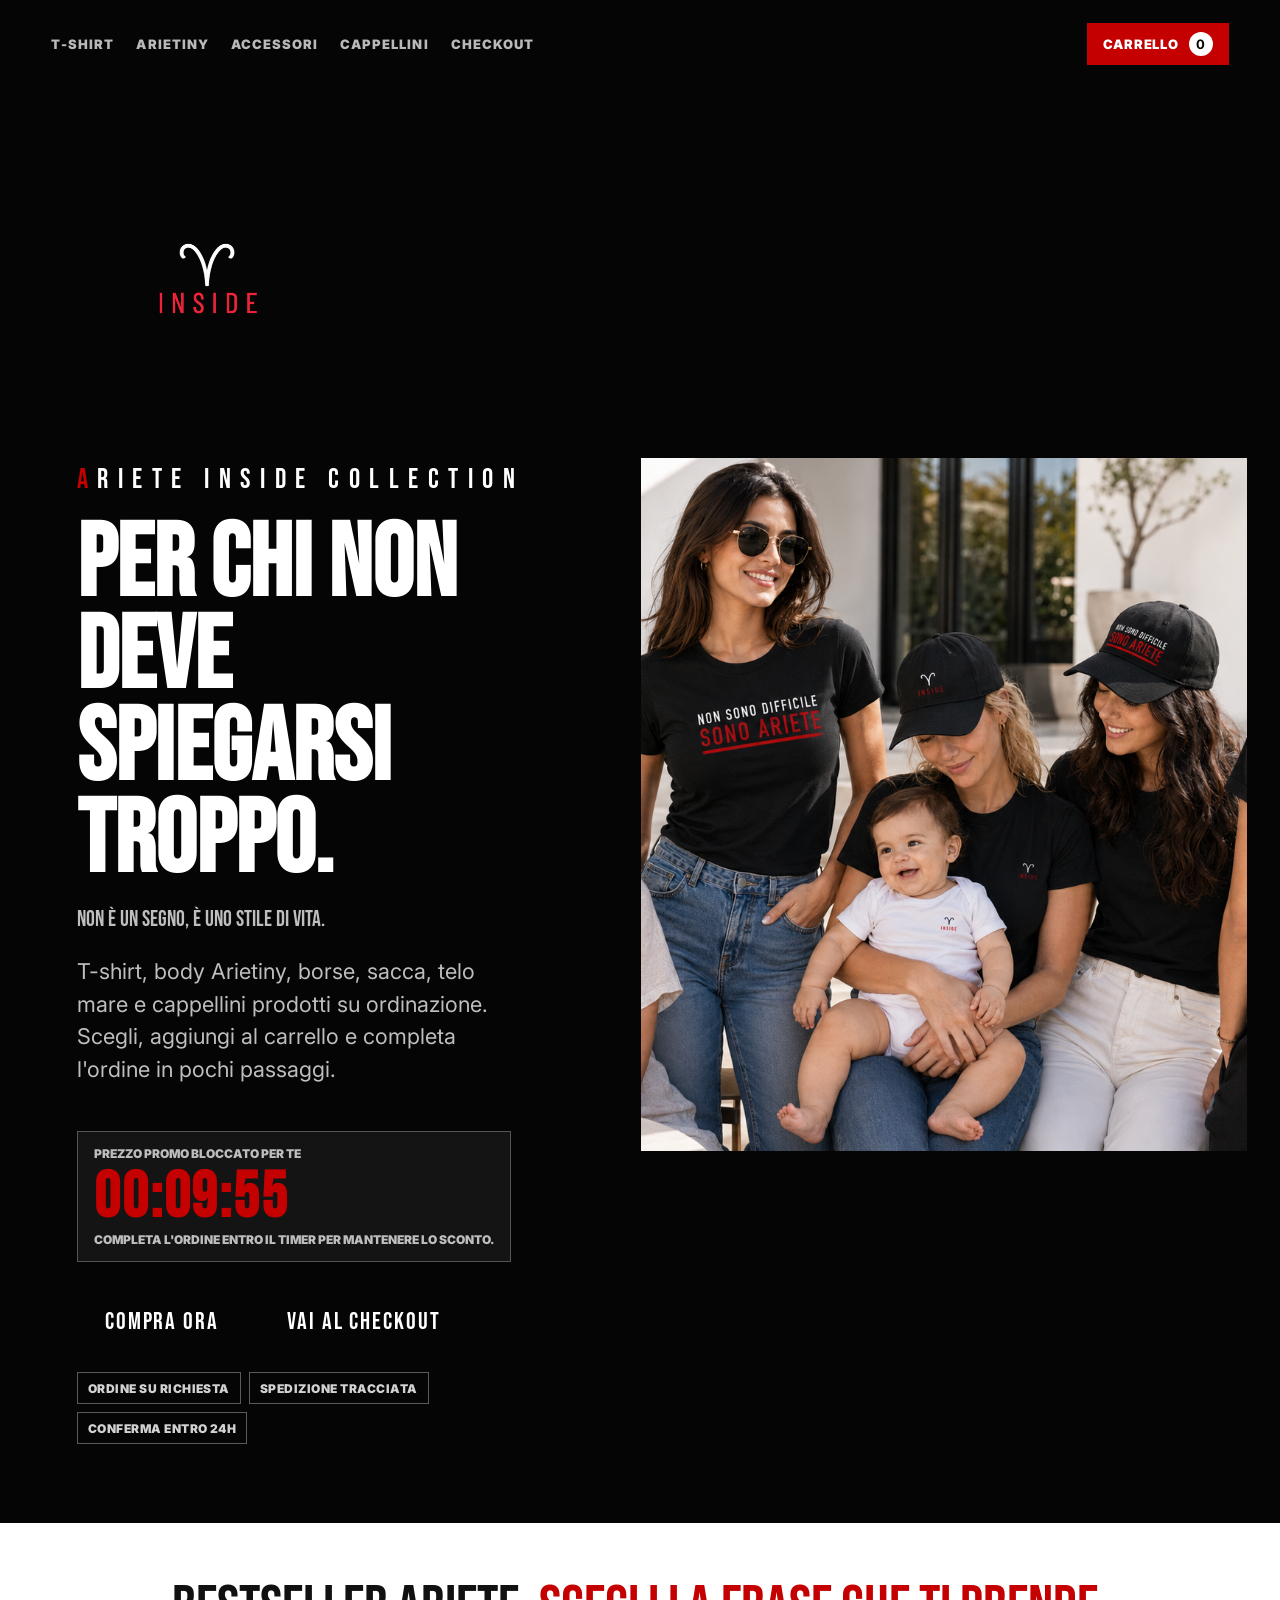
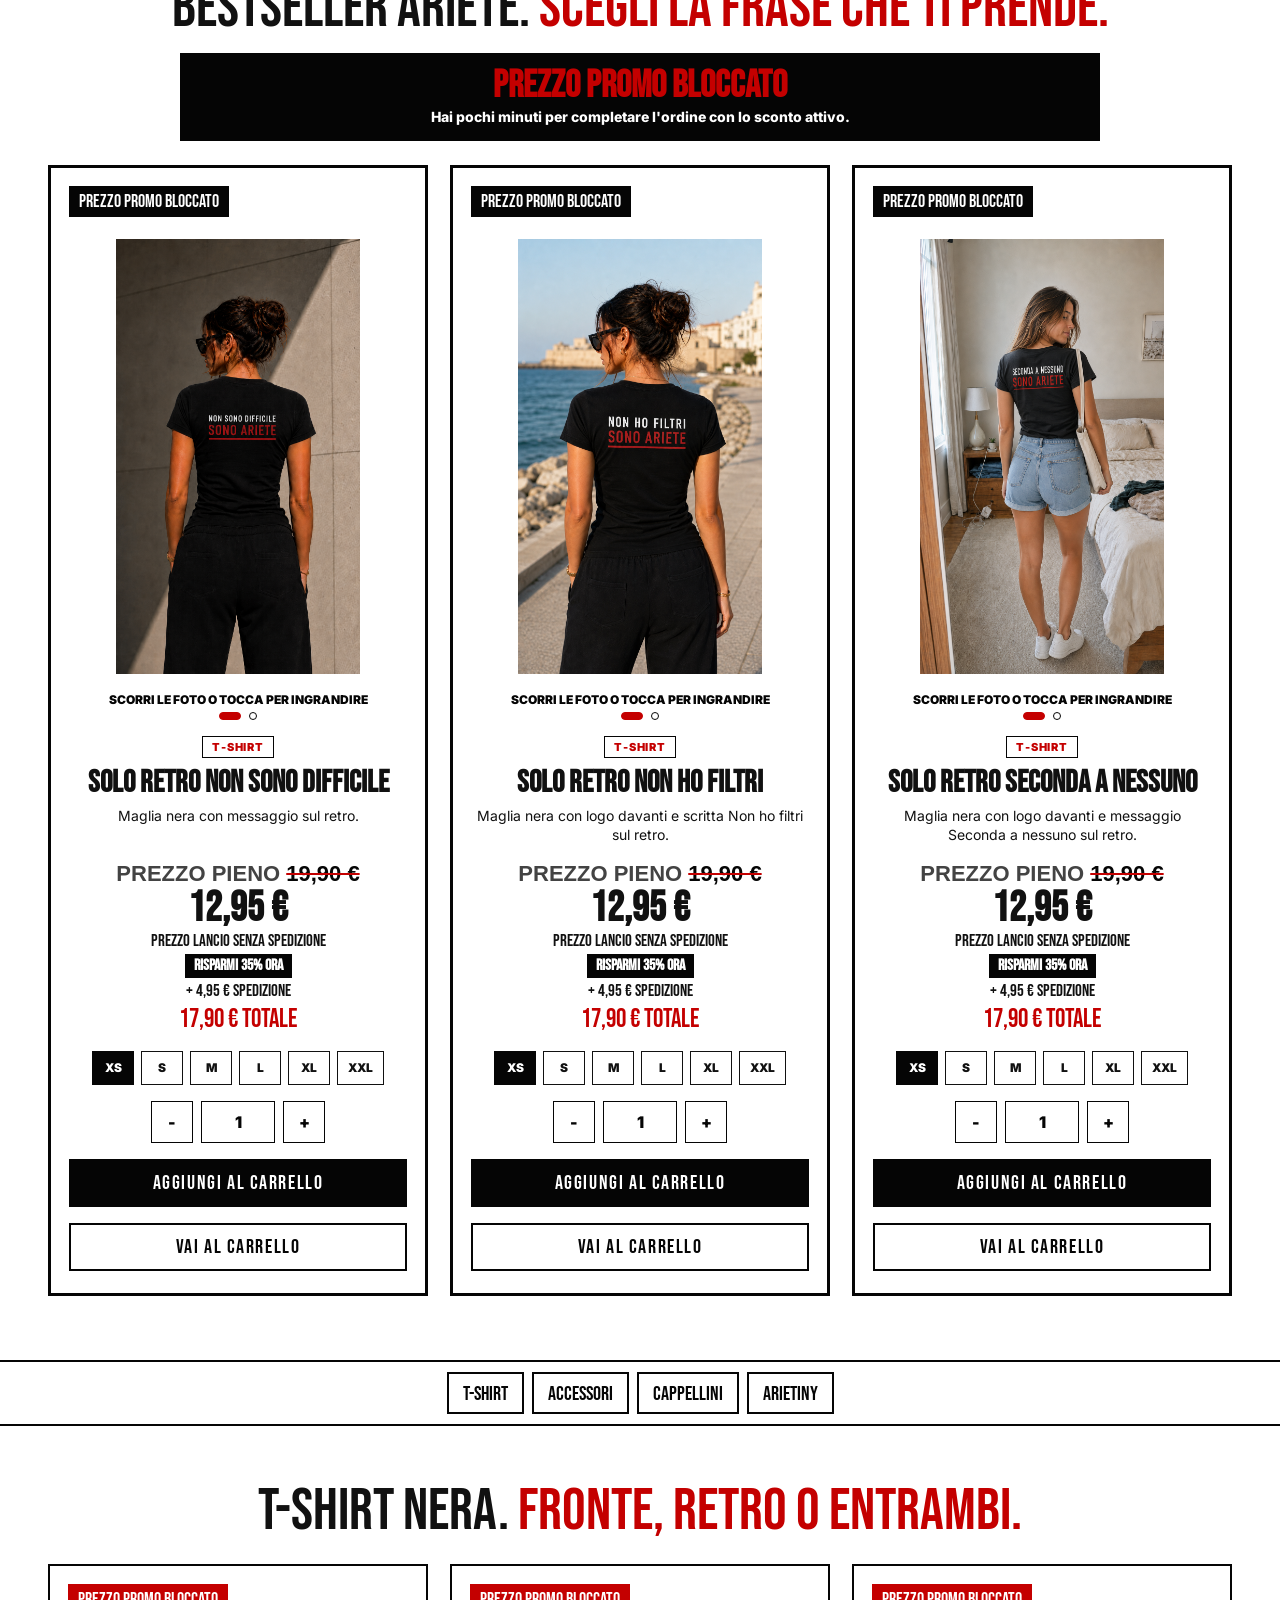
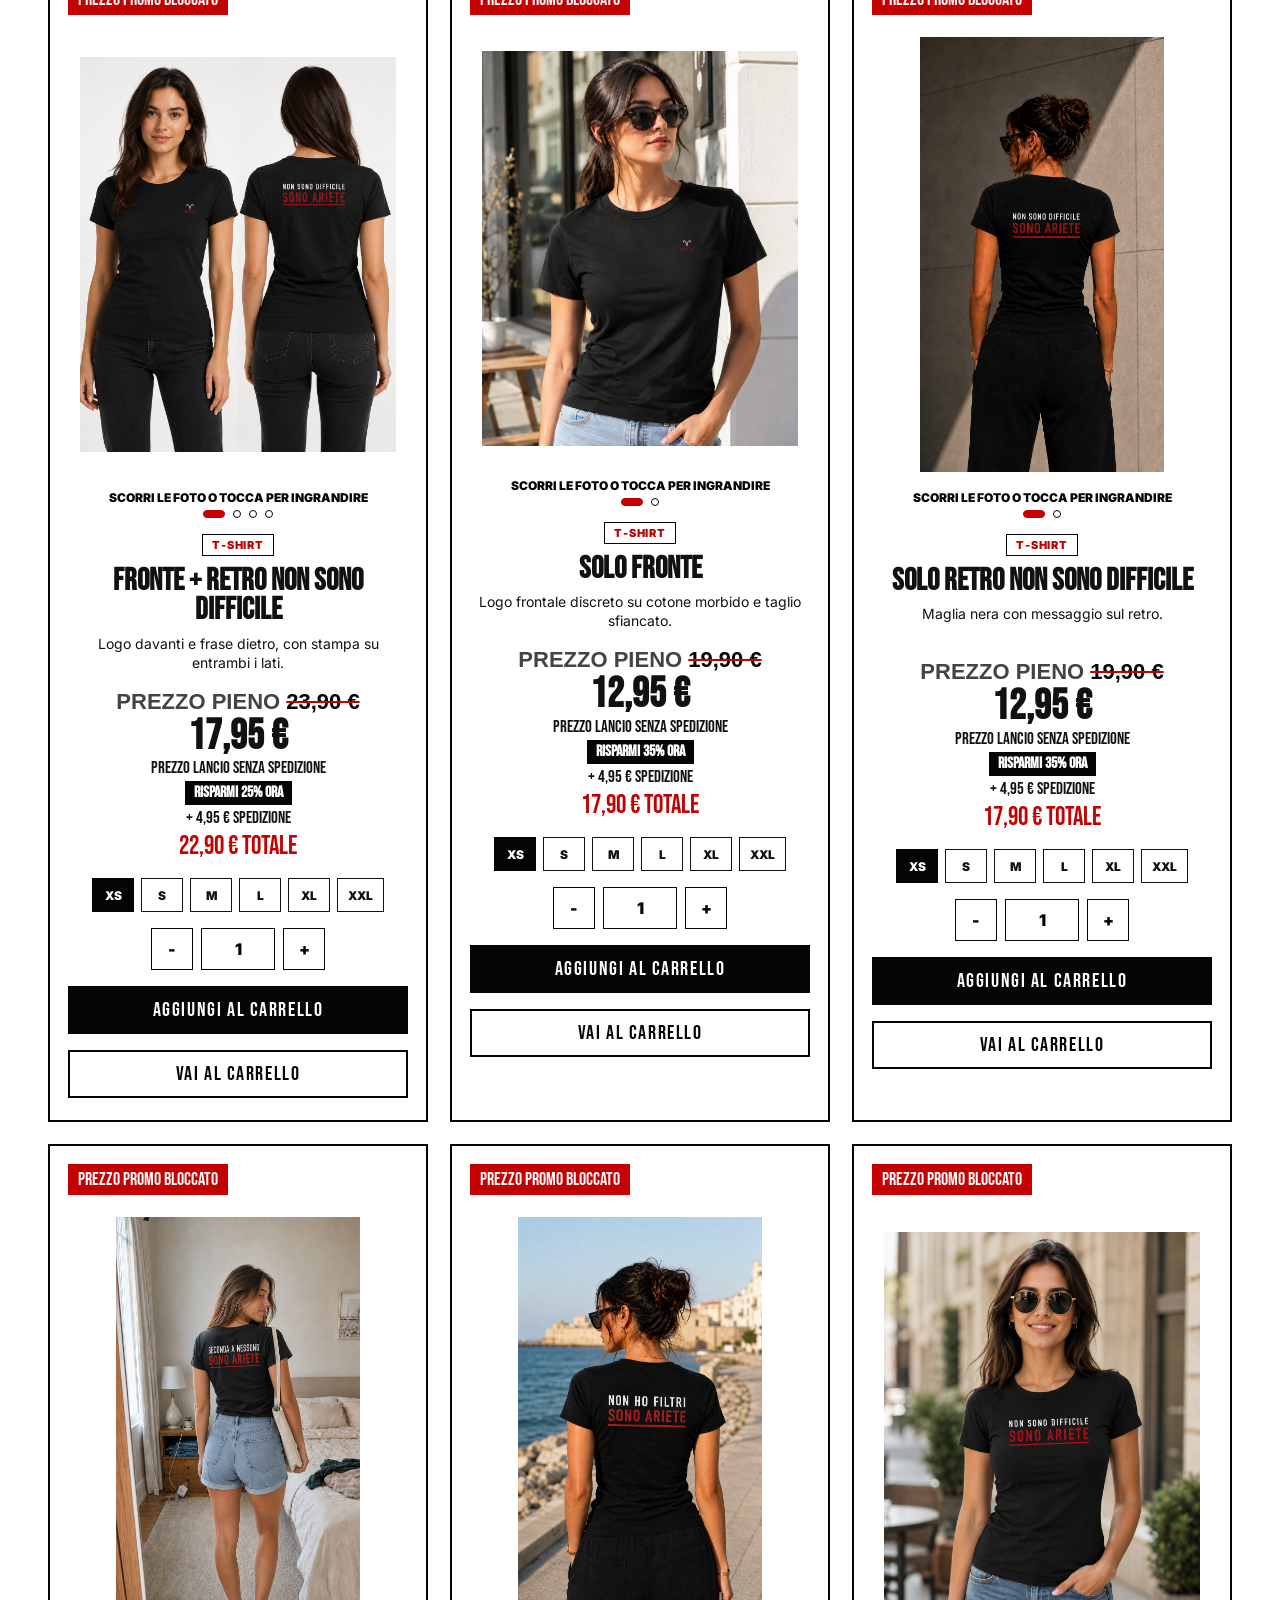
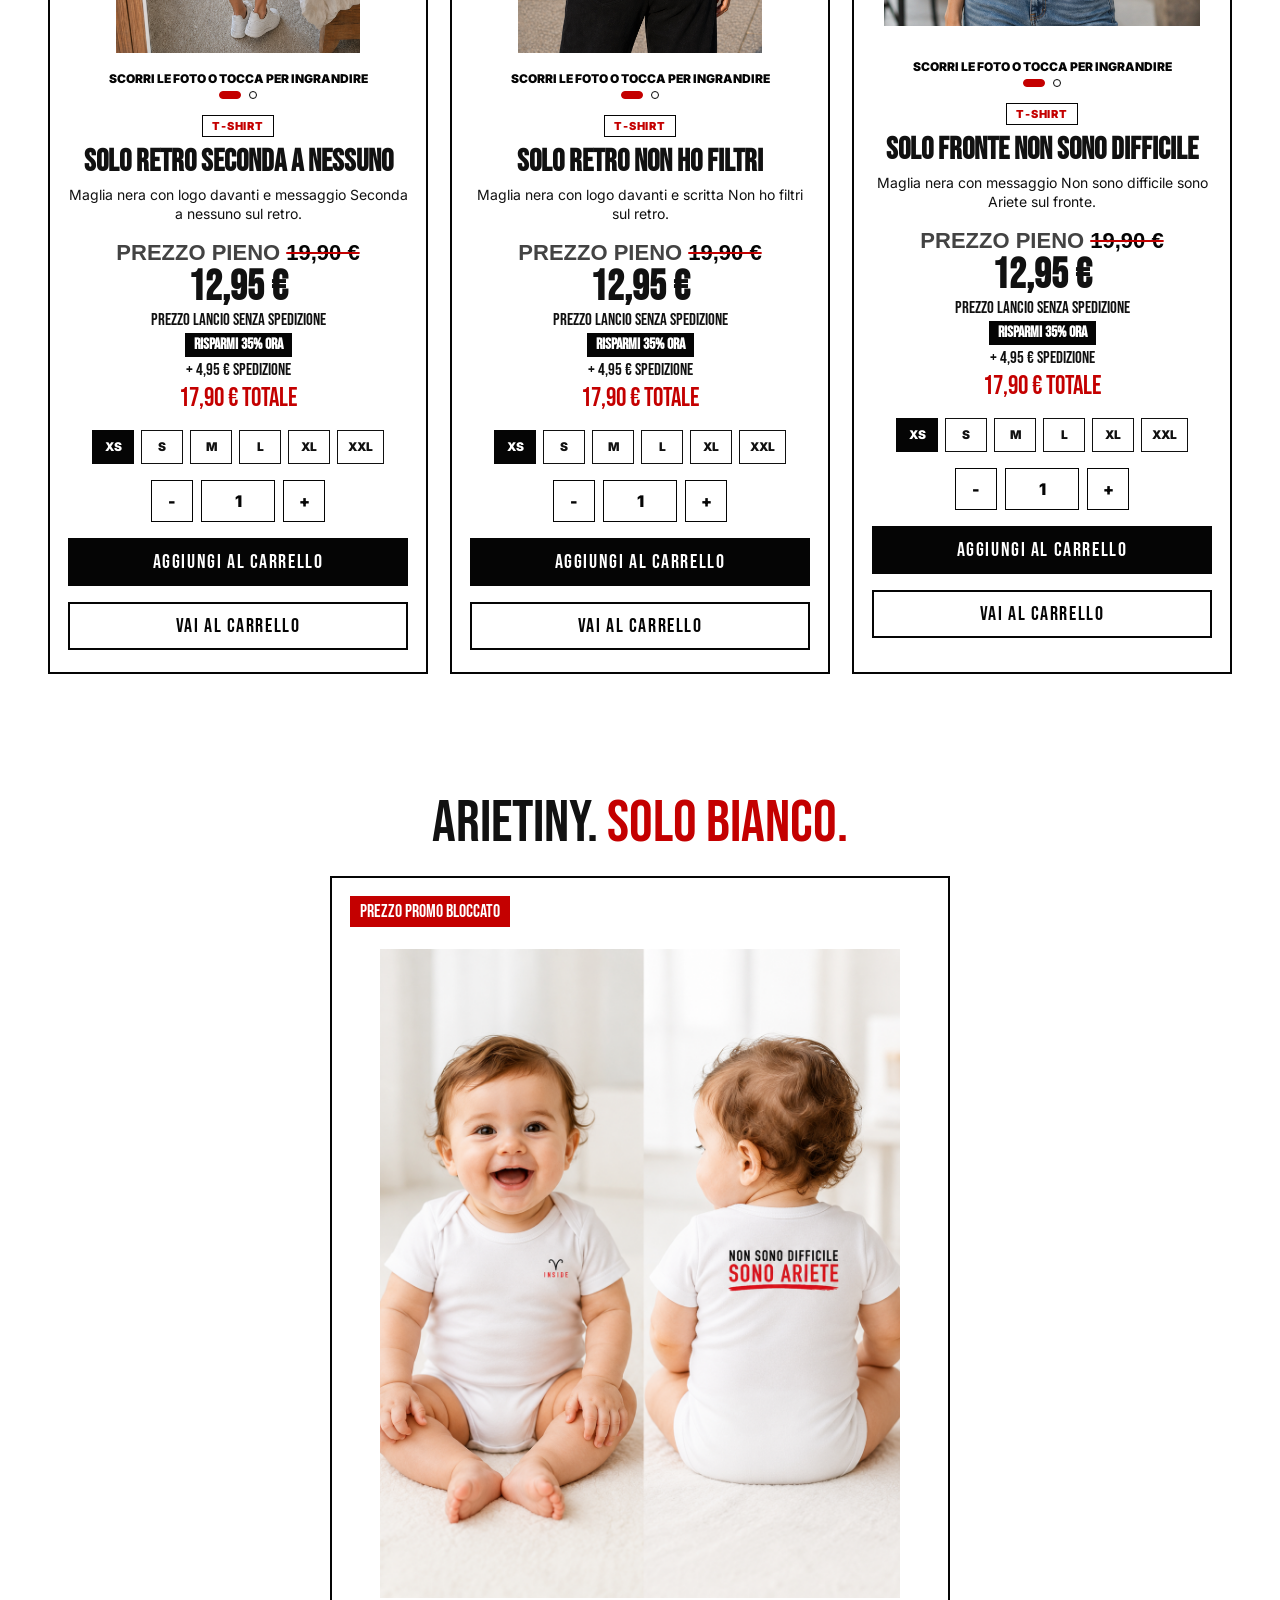
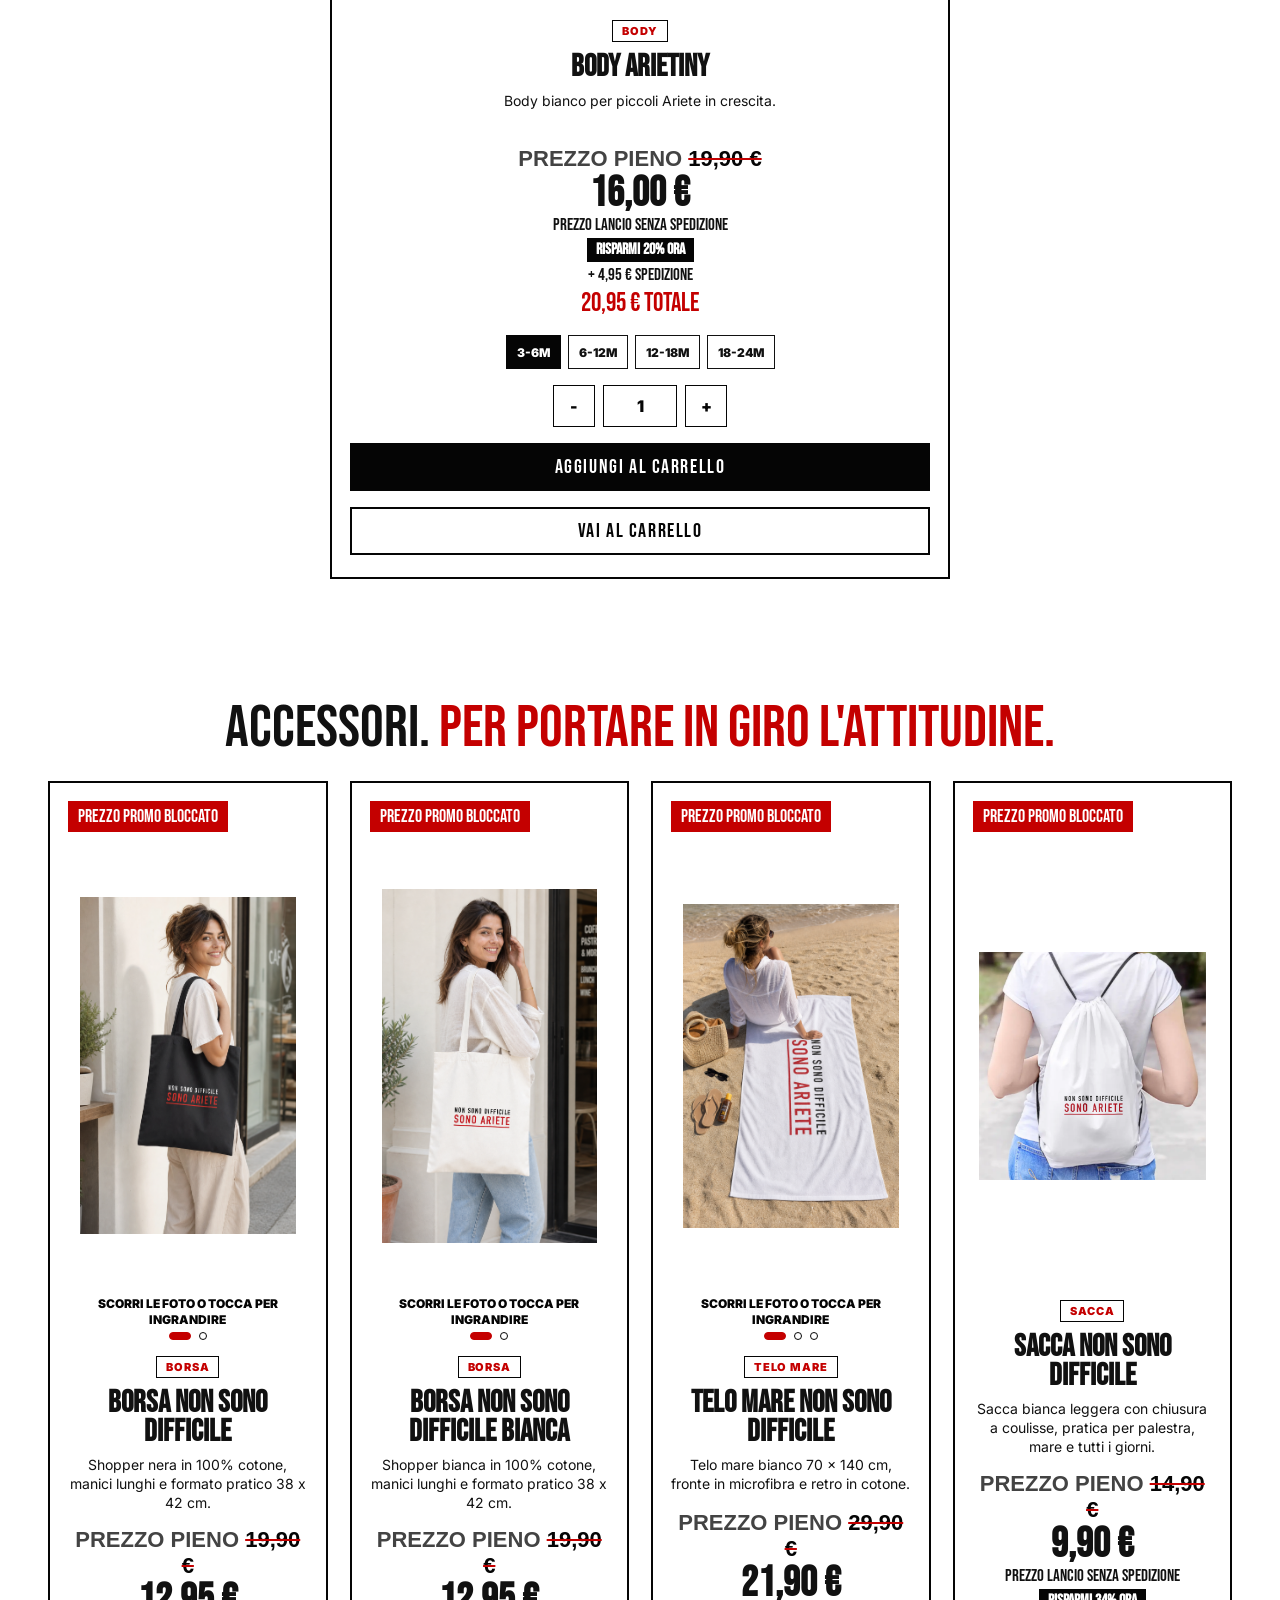
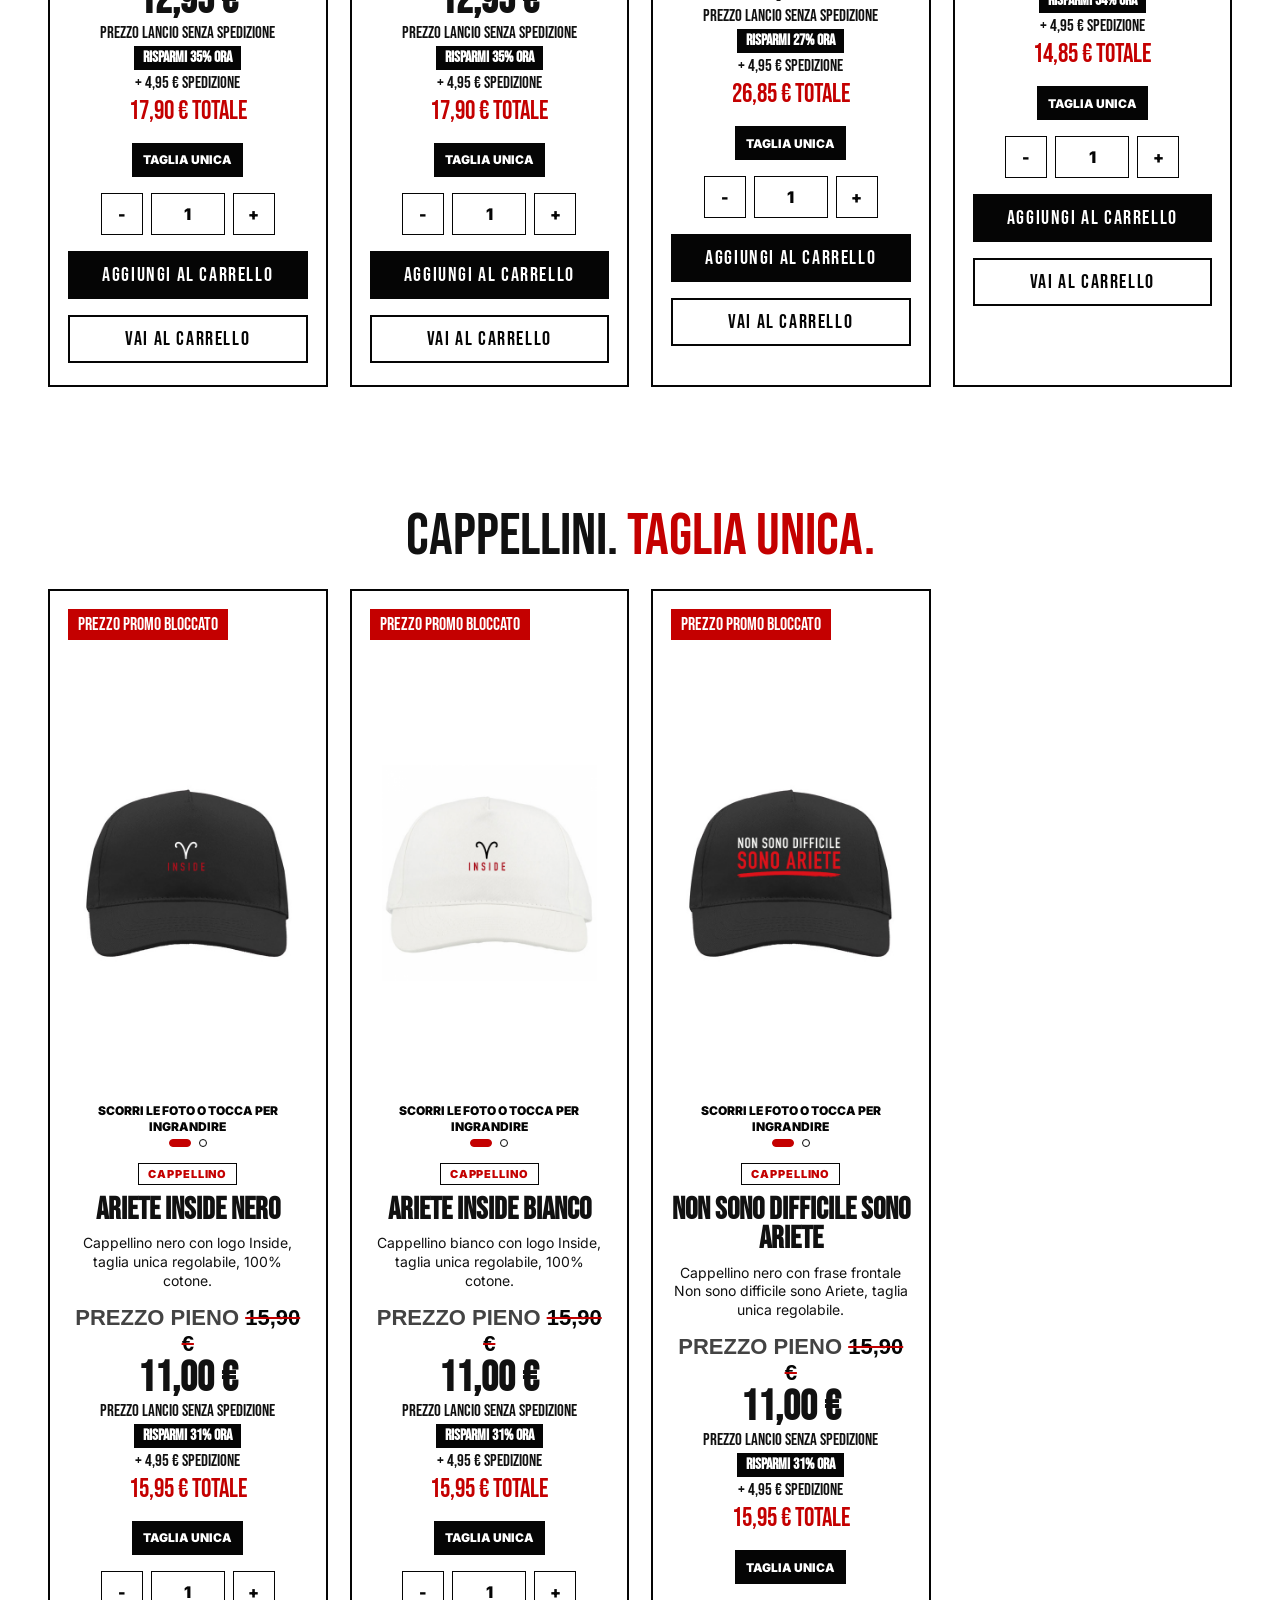
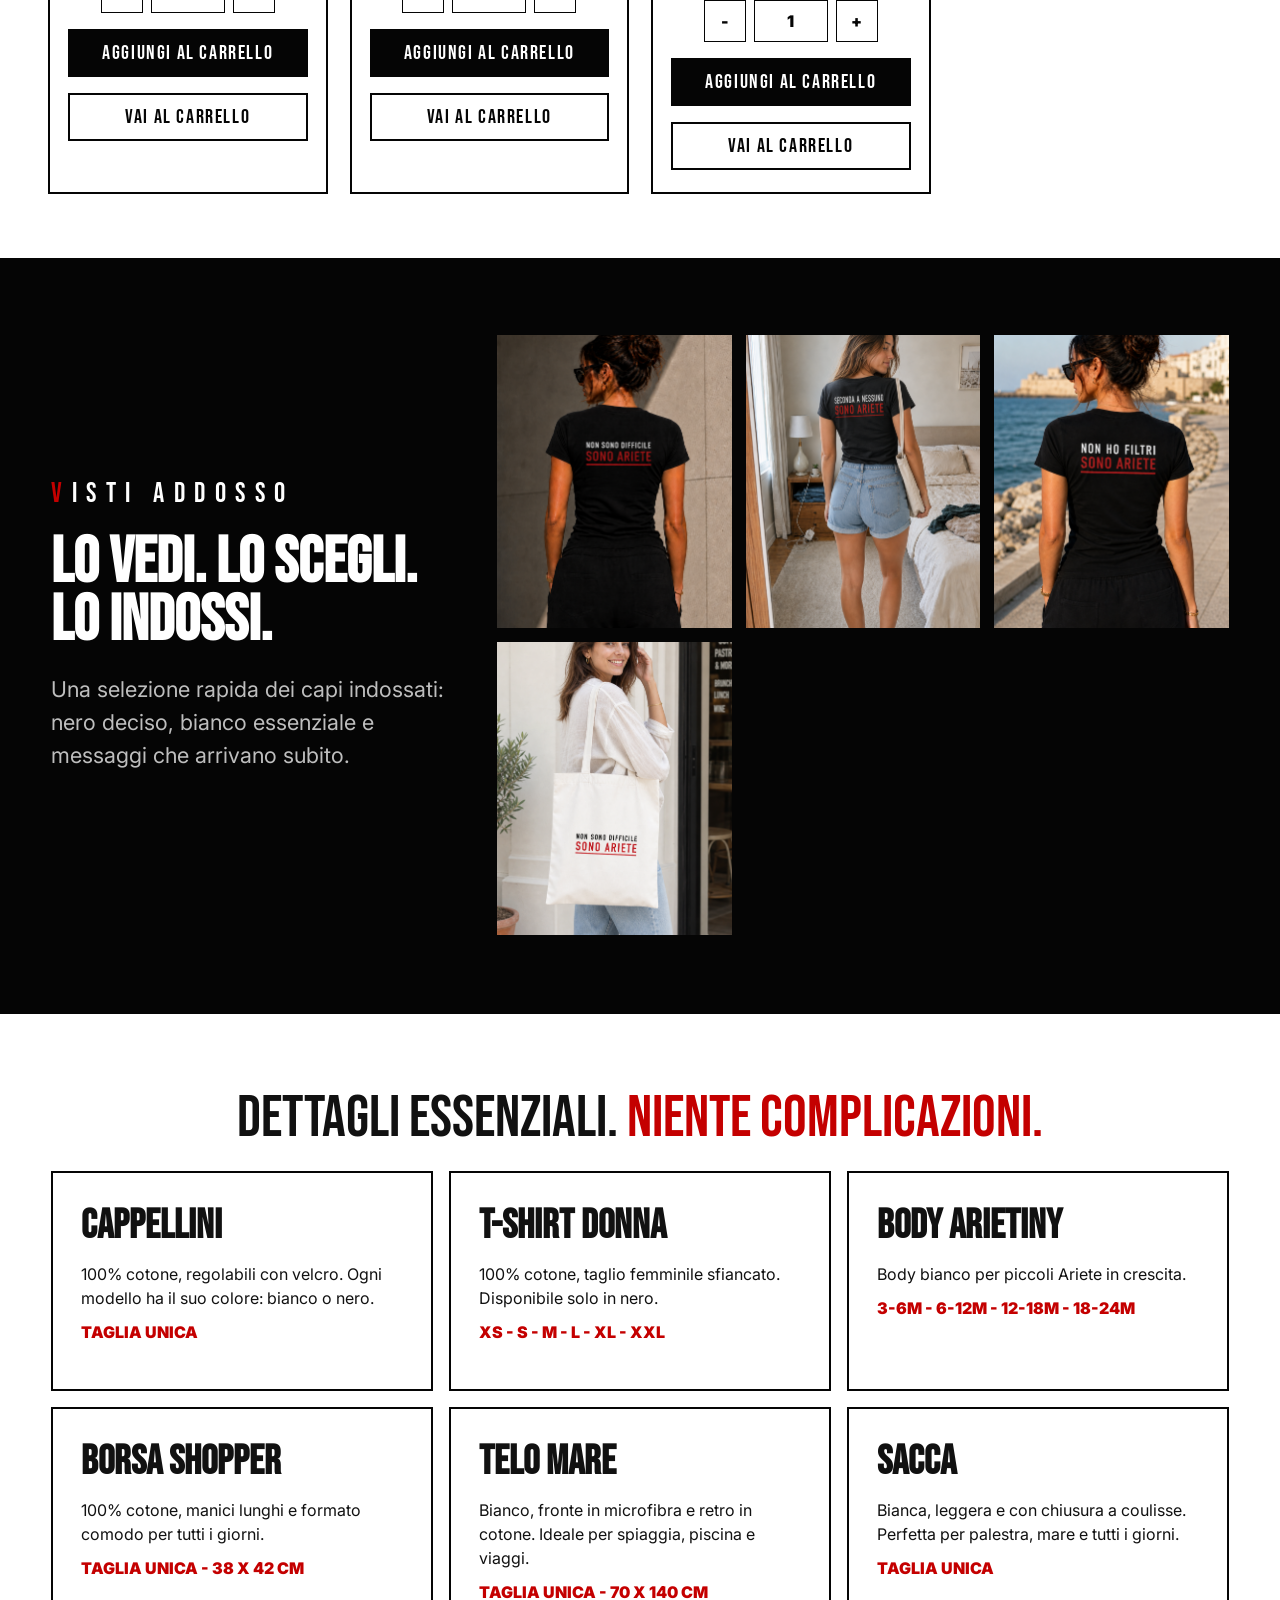
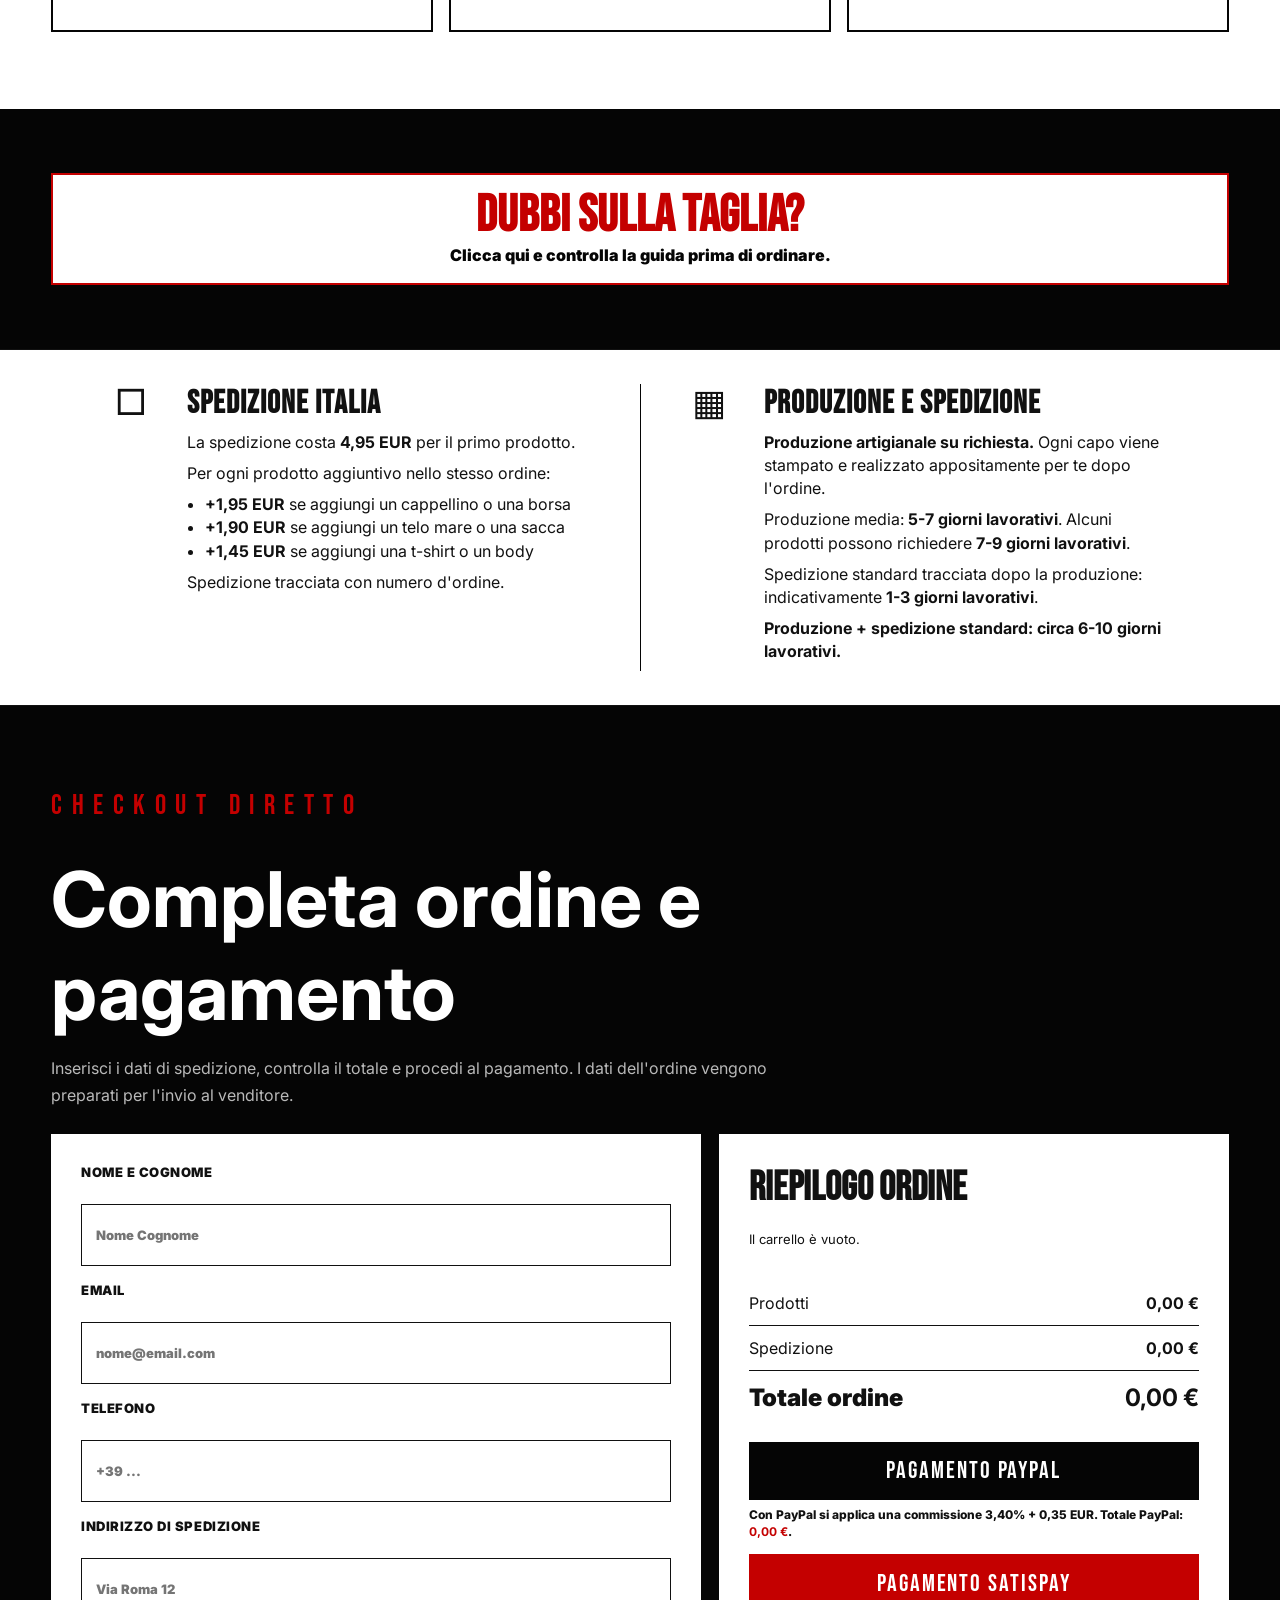
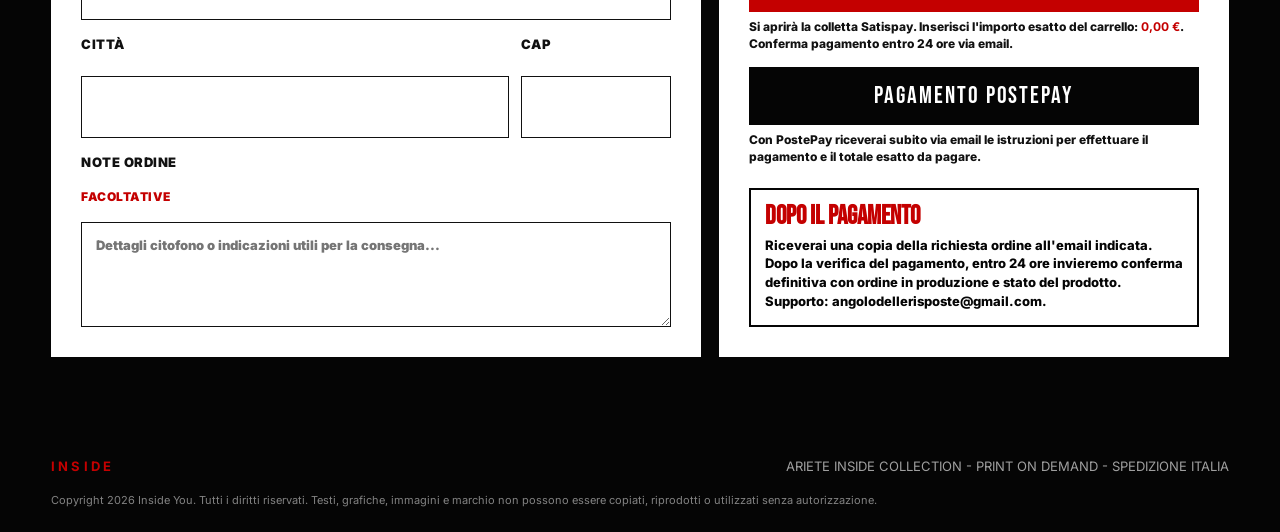
==== index.html @ 99be443c "Add files via upload" ====
<!doctype html>
<html lang="it">
  <head>
    <meta charset="utf-8" />
    <meta name="viewport" content="width=device-width, initial-scale=1" />
    <title>Ariete Inside Collection</title>
    <meta
      name="description"
      content="Ariete Inside Collection: t-shirt, body Arietiny, borse, sacca, telo mare e cappellini prodotti su ordinazione. Minimal, diretti, senza filtri."
    />
    <link rel="preconnect" href="https://fonts.googleapis.com" />
    <link rel="preconnect" href="https://fonts.gstatic.com" crossorigin />
    <link
      href="https://fonts.googleapis.com/css2?family=Bebas+Neue&family=Inter:wght@400;600;700;800;900&display=swap"
      rel="stylesheet"
    />
    <link rel="stylesheet" href="./styles.css?v=34" />
  </head>
  <body>
    <header class="topbar">
      <nav class="nav" aria-label="Navigazione">
        <a href="#tshirt">T-shirt</a>
        <a href="#mini-ariete">Arietiny</a>
        <a href="#borse">Accessori</a>
        <a href="#cappellini">Cappellini</a>
        <a href="#checkout">Checkout</a>
      </nav>
      <button class="cart-pill" type="button" data-open-cart>
        Carrello <strong data-cart-count>0</strong>
      </button>
    </header>

    <main id="top">
      <section class="social-hero">
        <div class="social-copy">
          <img class="hero-logo" src="./inside-logo-original.png" alt="Inside" />
          <p class="collection-label">Ariete Inside Collection</p>
          <h1>Per chi non deve spiegarsi troppo.</h1>
          <p class="hero-claim">Non &egrave; un segno, &egrave; uno stile di vita.</p>
          <p>
            T-shirt, body Arietiny, borse, sacca, telo mare e cappellini prodotti su ordinazione.
            Scegli, aggiungi al carrello e completa l'ordine in pochi passaggi.
          </p>
          <div class="countdown-card" data-countdown-card>
            <span>Prezzo promo bloccato per te</span>
            <strong data-countdown>--:--:--</strong>
            <small data-countdown-label>Completa l'ordine entro il timer per mantenere lo sconto.</small>
          </div>
          <div class="hero-actions">
            <a class="cta" href="#tshirt">Compra ora</a>
            <a class="cta cta-light" href="#checkout">Vai al checkout</a>
          </div>
          <div class="trust-strip" aria-label="Informazioni rapide">
            <span>Ordine su richiesta</span>
            <span>Spedizione tracciata</span>
            <span>Conferma entro 24h</span>
          </div>
        </div>
        <div class="hero-stack hero-feature" aria-label="Foto prodotti Ariete Inside">
          <img src="./hero-ariete-collection.png" alt="Collezione Ariete Inside indossata" />
        </div>
      </section>

      <section class="collection bestseller-section" id="bestseller">
        <div class="section-title">
          <p>Bestseller Ariete. <span>Scegli la frase che ti prende.</span></p>
        </div>
        <div class="urgency-strip">
          <strong>Prezzo promo bloccato</strong>
          <span>Hai pochi minuti per completare l'ordine con lo sconto attivo.</span>
        </div>
        <div class="product-grid bestseller-grid" data-product-grid="bestsellers" aria-live="polite"></div>
      </section>

      <nav class="category-rail" aria-label="Categorie prodotto">
        <a href="#tshirt">T-shirt</a>
        <a href="#borse">Accessori</a>
        <a href="#cappellini">Cappellini</a>
        <a href="#mini-ariete">Arietiny</a>
      </nav>

      <section class="collection" id="tshirt">
        <div class="section-title">
          <p>T-shirt nera. <span>Fronte, retro o entrambi.</span></p>
        </div>
        <div class="product-grid tee-grid" data-product-grid="tees" aria-live="polite"></div>
      </section>

      <section class="collection baby-collection" id="mini-ariete">
        <div class="section-title">
          <p>Arietiny. <span>Solo bianco.</span></p>
        </div>
        <div class="product-grid baby-grid" data-product-grid="baby" aria-live="polite"></div>
      </section>

      <section class="collection" id="borse">
        <div class="section-title">
          <p>Accessori. <span>Per portare in giro l'attitudine.</span></p>
        </div>
        <div class="product-grid" data-product-grid="bags" aria-live="polite"></div>
      </section>

      <section class="collection" id="cappellini">
        <div class="section-title">
          <p>Cappellini. <span>Taglia unica.</span></p>
        </div>
        <div class="product-grid" data-product-grid="caps" aria-live="polite"></div>
      </section>

      <section class="lookbook lookbook-dark" aria-label="Prodotti indossati">
        <div class="lookbook-copy">
          <p class="collection-label">Visti addosso</p>
          <h2>Lo vedi. Lo scegli. Lo indossi.</h2>
          <p>
            Una selezione rapida dei capi indossati: nero deciso, bianco essenziale
            e messaggi che arrivano subito.
          </p>
        </div>
        <div class="lookbook-grid">
          <img src="./tee-retro-lifestyle-real.png" alt="T-shirt nera retro Sono Ariete indossata" />
          <img src="./tee-seconda-retro-lifestyle.png" alt="T-shirt nera retro Seconda a nessuno Sono Ariete indossata" />
          <img src="./tee-non-ho-filtri-retro-lifestyle.png" alt="T-shirt nera retro Non ho filtri Sono Ariete indossata" />
          <img src="./borsa-bianca-lifestyle.png" alt="Borsa bianca Non sono difficile sono Ariete indossata" />
        </div>
      </section>

      <section class="essentials" aria-label="Dettagli essenziali prodotti">
        <div class="section-title">
          <p>Dettagli essenziali. <span>Niente complicazioni.</span></p>
        </div>
        <div class="essentials-grid">
          <article>
            <h3>Cappellini</h3>
            <p>100% cotone, regolabili con velcro. Ogni modello ha il suo colore: bianco o nero.</p>
            <strong>Taglia unica</strong>
          </article>
          <article>
            <h3>T-shirt donna</h3>
            <p>100% cotone, taglio femminile sfiancato. Disponibile solo in nero.</p>
            <strong>XS - S - M - L - XL - XXL</strong>
          </article>
          <article>
            <h3>Body Arietiny</h3>
            <p>Body bianco per piccoli Ariete in crescita.</p>
            <strong>3-6M - 6-12M - 12-18M - 18-24M</strong>
          </article>
          <article>
            <h3>Borsa shopper</h3>
            <p>100% cotone, manici lunghi e formato comodo per tutti i giorni.</p>
            <strong>Taglia unica - 38 x 42 cm</strong>
          </article>
          <article>
            <h3>Telo mare</h3>
            <p>Bianco, fronte in microfibra e retro in cotone. Ideale per spiaggia, piscina e viaggi.</p>
            <strong>Taglia unica - 70 x 140 cm</strong>
          </article>
          <article>
            <h3>Sacca</h3>
            <p>Bianca, leggera e con chiusura a coulisse. Perfetta per palestra, mare e tutti i giorni.</p>
            <strong>Taglia unica</strong>
          </article>
        </div>
      </section>

      <section class="size-guide-section" aria-label="Guida alle taglie">
        <details class="size-guide-disclosure">
          <summary>
            <strong>Dubbi sulla taglia?</strong>
            <span>Clicca qui e controlla la guida prima di ordinare.</span>
          </summary>
          <div class="section-title">
            <p>Guida taglie. <span>Scegli senza stress.</span></p>
          </div>
          <div class="size-guide-grid">
          <article class="size-guide">
            <h3>T-shirt donna</h3>
            <p>Vestibilit&agrave; femminile sfiancata. Misure prese a capo steso, con tolleranza +/- 5%.</p>
            <div class="measure-visual" aria-label="Schema misure t-shirt">
              <figure class="measure-figure">
                <svg class="measure-svg" viewBox="0 0 260 220" role="img" aria-label="Disegno t-shirt con misura B da ascella ad ascella e misura A dal collo al fondo">
                  <path class="measure-garment" d="M78 28 L106 18 Q130 42 154 18 L182 28 L238 73 L207 112 L184 95 L184 194 L76 194 L76 95 L53 112 L22 73 Z" />
                  <path class="measure-neck" d="M103 21 Q130 53 157 21" />
                  <line class="measure-rule" x1="76" y1="103" x2="184" y2="103" />
                  <line class="measure-tick" x1="76" y1="94" x2="76" y2="112" />
                  <line class="measure-tick" x1="184" y1="94" x2="184" y2="112" />
                  <line class="measure-rule" x1="205" y1="20" x2="205" y2="194" />
                  <line class="measure-tick" x1="196" y1="20" x2="214" y2="20" />
                  <line class="measure-tick" x1="196" y1="194" x2="214" y2="194" />
                  <circle class="measure-label-bg" cx="130" cy="92" r="15" />
                  <text class="measure-label" x="130" y="98">B</text>
                  <circle class="measure-label-bg" cx="218" cy="114" r="15" />
                  <text class="measure-label" x="218" y="120">A</text>
                </svg>
              </figure>
              <p><strong>B</strong> mezzo torace, da ascella ad ascella. <strong>A</strong> lunghezza corpo, dal collo al fondo.</p>
            </div>
            <table>
              <thead>
                <tr>
                  <th>Taglia</th>
                  <th>B - Mezzo torace</th>
                  <th>A - Lunghezza corpo</th>
                </tr>
              </thead>
              <tbody>
                <tr><td>XS</td><td>34 cm</td><td>60 cm</td></tr>
                <tr><td>S</td><td>41 cm</td><td>61 cm</td></tr>
                <tr><td>M</td><td>44 cm</td><td>63 cm</td></tr>
                <tr><td>L</td><td>47 cm</td><td>65 cm</td></tr>
                <tr><td>XL</td><td>50 cm</td><td>67 cm</td></tr>
                <tr><td>XXL</td><td>53 cm</td><td>69 cm</td></tr>
              </tbody>
            </table>
          </article>
          <article class="size-guide">
            <h3>Body Arietiny</h3>
            <p>Body bianco per piccoli Ariete in crescita. Misure prese a capo steso, con tolleranza +/- 5%.</p>
            <div class="measure-visual" aria-label="Schema misure body">
              <figure class="measure-figure">
                <svg class="measure-svg body-measure-svg" viewBox="0 0 260 260" role="img" aria-label="Disegno body con misura B da ascella ad ascella e misura A dal collo al fondo">
                  <path class="measure-garment" d="M83 30 L109 20 Q130 48 151 20 L177 30 L228 72 L198 110 L178 94 L178 171 Q178 210 151 234 Q141 244 130 244 Q119 244 109 234 Q82 210 82 171 L82 94 L62 110 L32 72 Z" />
                  <path class="measure-neck" d="M106 24 Q130 55 154 24" />
                  <path class="measure-seam" d="M105 224 Q130 202 155 224" />
                  <line class="measure-rule" x1="82" y1="107" x2="178" y2="107" />
                  <line class="measure-tick" x1="82" y1="98" x2="82" y2="116" />
                  <line class="measure-tick" x1="178" y1="98" x2="178" y2="116" />
                  <line class="measure-rule" x1="205" y1="22" x2="205" y2="244" />
                  <line class="measure-tick" x1="196" y1="22" x2="214" y2="22" />
                  <line class="measure-tick" x1="196" y1="244" x2="214" y2="244" />
                  <circle class="measure-label-bg" cx="130" cy="96" r="15" />
                  <text class="measure-label" x="130" y="102">B</text>
                  <circle class="measure-label-bg" cx="218" cy="134" r="15" />
                  <text class="measure-label" x="218" y="140">A</text>
                </svg>
              </figure>
              <p><strong>B</strong> mezzo torace, da ascella ad ascella. <strong>A</strong> lunghezza corpo, dal collo al fondo.</p>
            </div>
            <table>
              <thead>
                <tr>
                  <th>Taglia</th>
                  <th>B - Mezzo torace</th>
                  <th>A - Lunghezza corpo</th>
                </tr>
              </thead>
              <tbody>
                <tr><td>3-6M</td><td>21 cm</td><td>40 cm</td></tr>
                <tr><td>6-12M</td><td>22 cm</td><td>42 cm</td></tr>
                <tr><td>12-18M</td><td>23 cm</td><td>44 cm</td></tr>
                <tr><td>18-24M</td><td>24 cm</td><td>46 cm</td></tr>
              </tbody>
            </table>
          </article>
          <article class="size-guide size-guide-compact">
            <h3>Cappellini</h3>
            <p>Taglia unica regolabile con velcro. Modelli disponibili in bianco o nero, in base alla grafica scelta.</p>
          </article>
          </div>
        </details>
      </section>

      <section class="info-band" aria-label="Informazioni spedizione">
        <article>
          <span class="info-icon" aria-hidden="true">&#9633;</span>
          <div>
            <h3>Spedizione Italia</h3>
            <p>La spedizione costa <strong>4,95 EUR</strong> per il primo prodotto.</p>
            <p>Per ogni prodotto aggiuntivo nello stesso ordine:</p>
            <ul>
              <li><strong>+1,95 EUR</strong> se aggiungi un cappellino o una borsa</li>
              <li><strong>+1,90 EUR</strong> se aggiungi un telo mare o una sacca</li>
              <li><strong>+1,45 EUR</strong> se aggiungi una t-shirt o un body</li>
            </ul>
            <p>Spedizione tracciata con numero d'ordine.</p>
          </div>
        </article>
        <article>
          <span class="info-icon" aria-hidden="true">&#9638;</span>
          <div>
            <h3>Produzione e spedizione</h3>
            <p><strong>Produzione artigianale su richiesta.</strong> Ogni capo viene stampato e realizzato appositamente per te dopo l'ordine.</p>
            <p>Produzione media: <strong>5-7 giorni lavorativi</strong>. Alcuni prodotti possono richiedere <strong>7-9 giorni lavorativi</strong>.</p>
            <p>Spedizione standard tracciata dopo la produzione: indicativamente <strong>1-3 giorni lavorativi</strong>.</p>
            <p><strong>Produzione + spedizione standard: circa 6-10 giorni lavorativi.</strong></p>
          </div>
        </article>
      </section>

      <section class="checkout-panel" id="checkout">
        <div class="checkout-heading">
          <p class="collection-label">Checkout diretto</p>
          <h2>Completa ordine e pagamento</h2>
          <p>
            Inserisci i dati di spedizione, controlla il totale e procedi al pagamento.
            I dati dell'ordine vengono preparati per l'invio al venditore.
          </p>
        </div>

        <div class="checkout-layout">
          <form class="checkout-form" data-checkout-form>
            <label>
              Nome e cognome
              <input required name="name" autocomplete="name" minlength="3" placeholder="Nome Cognome" />
            </label>
            <label>
              Email
              <input required type="email" name="email" autocomplete="email" placeholder="nome@email.com" />
            </label>
            <label>
              Telefono
              <input
                required
                type="tel"
                name="phone"
                autocomplete="tel"
                inputmode="tel"
                minlength="8"
                pattern="[0-9+() .-]{8,}"
                placeholder="+39 ..."
                title="Inserisci un numero di telefono valido per il corriere."
              />
            </label>
            <label>
              Indirizzo di spedizione
              <input
                required
                name="address"
                autocomplete="street-address"
                minlength="8"
                placeholder="Via Roma 12"
                title="Inserisci tipo di strada, nome e civico. Esempio: Via Roma 12 oppure Località San Marco snc."
              />
            </label>
            <div class="form-row">
              <label>
                Citt&agrave;
                <input required name="city" autocomplete="address-level2" minlength="2" />
              </label>
              <label>
                CAP
                <input
                  required
                  name="zip"
                  autocomplete="postal-code"
                  inputmode="numeric"
                  pattern="[0-9]{5}"
                  maxlength="5"
                  title="Inserisci un CAP italiano di 5 cifre."
                />
              </label>
            </div>
            <label>
              Note ordine <span class="optional-label">facoltative</span>
              <textarea name="notes" rows="4" placeholder="Dettagli citofono o indicazioni utili per la consegna..."></textarea>
            </label>
          </form>

          <aside class="order-summary" aria-label="Riepilogo ordine">
            <h3>Riepilogo ordine</h3>
            <div class="cart-lines" data-cart-lines>
              <p class="empty-cart">Il carrello &egrave; vuoto.</p>
            </div>
            <div class="summary-row">
              <span>Prodotti</span>
              <strong data-subtotal>0,00 EUR</strong>
            </div>
            <div class="summary-row">
              <span>Spedizione</span>
              <strong data-shipping>0,00 EUR</strong>
            </div>
            <div class="summary-total">
              <span>Totale ordine</span>
              <strong data-total>0,00 EUR</strong>
            </div>
            <div class="payment-actions">
              <button class="pay-button paypal" type="button" data-paypal>Pagamento PayPal</button>
              <p class="payment-note">
                Con PayPal si applica una commissione 3,40% + 0,35 EUR.
                Totale PayPal: <strong data-paypal-total>0,00 EUR</strong>.
              </p>
              <button class="pay-button satispay" type="button" data-satispay>Pagamento Satispay</button>
              <p class="payment-note satispay-note">
                Si aprir&agrave; la colletta Satispay. Inserisci l'importo esatto del carrello:
                <strong data-satispay-total>0,00 EUR</strong>. Conferma pagamento entro 24 ore via email.
              </p>
              <button class="pay-button postepay" type="button" data-postepay>Pagamento PostePay</button>
              <p class="payment-note">
                Con PostePay riceverai subito via email le istruzioni per effettuare il pagamento e il totale esatto da pagare.
              </p>
            </div>
            <div class="confirmation-note">
              <strong>Dopo il pagamento</strong>
              <p>
                Riceverai una copia della richiesta ordine all'email indicata. Dopo la verifica del pagamento,
                entro 24 ore invieremo conferma definitiva con ordine in produzione e stato del prodotto.
                Supporto: angolodellerisposte@gmail.com.
              </p>
            </div>
          </aside>
        </div>
      </section>
    </main>

    <footer class="footer">
      <strong>Inside</strong>
      <span>Ariete Inside Collection - print on demand - spedizione Italia</span>
      <small>
        Copyright 2026 Inside You. Tutti i diritti riservati. Testi, grafiche, immagini e marchio non possono essere copiati,
        riprodotti o utilizzati senza autorizzazione.
      </small>
    </footer>

    <div class="toast" data-toast role="status" aria-live="polite"></div>
    <div class="order-notice-modal" data-order-notice hidden>
      <div class="order-notice-card" role="dialog" aria-modal="true" aria-labelledby="order-notice-title">
        <button class="order-notice-close" type="button" data-order-notice-close aria-label="Chiudi avviso">Chiudi</button>
        <p class="collection-label">Ariete Inside Collection</p>
        <h2 id="order-notice-title">Ordine su richiesta</h2>
        <p>
          Ogni capo viene realizzato appositamente per te dopo la conferma dell'ordine.
          Dopo il pagamento, controlleremo tutto e riceverai entro 24 ore una mail con lo stato dell'ordine.
        </p>
        <p>
          Produzione e spedizione tracciata richiedono indicativamente 6-10 giorni lavorativi.
        </p>
        <div class="order-notice-actions">
          <button class="pay-button" type="button" data-order-notice-continue>Continua al pagamento</button>
          <button class="checkout-button" type="button" data-order-notice-close>Controlla ancora l'ordine</button>
        </div>
      </div>
    </div>
    <div class="image-lightbox" data-lightbox hidden>
      <button class="lightbox-close" type="button" data-close-lightbox aria-label="Chiudi immagine">Chiudi</button>
      <img data-lightbox-image alt="" />
    </div>
    <script src="./app.js?v=65"></script>
  </body>
</html>
---- styles.css ----
:root {
  --black: #050505;
  --ink: #111111;
  --red: #c40000;
  --paper: #ffffff;
  --panel: #ffffff;
  --soft: #ffffff;
  --line: #111111;
  --muted: #111111;
  --white: #ffffff;
  --shadow: 0 22px 70px rgba(0, 0, 0, 0.18);
  --topbar-height: 88px;
}

* {
  box-sizing: border-box;
}

html {
  scroll-behavior: smooth;
  scroll-padding-top: var(--topbar-height);
  overflow-x: hidden;
}

body {
  width: 100%;
  margin: 0;
  padding-top: var(--topbar-height);
  overflow-x: hidden;
  background: var(--white);
  color: var(--ink);
  font-family: Inter, system-ui, -apple-system, BlinkMacSystemFont, "Segoe UI", sans-serif;
}

a {
  color: inherit;
  text-decoration: none;
}

button,
input,
textarea {
  font: inherit;
  max-width: 100%;
}

.topbar {
  position: fixed;
  right: 0;
  left: 0;
  top: 0;
  z-index: 30;
  display: grid;
  grid-template-columns: 1fr auto;
  grid-template-areas: "nav cart";
  align-items: center;
  gap: 18px;
  min-height: 88px;
  padding: 14px clamp(18px, 4vw, 52px);
  background: var(--black);
  color: var(--white);
}

.social-hero {
  display: grid;
  grid-template-columns: minmax(0, 0.95fr) minmax(360px, 1.05fr);
  align-items: center;
  min-height: calc(100vh - 88px);
  background: var(--black);
  color: var(--white);
}

.social-copy {
  display: grid;
  align-content: center;
  padding: clamp(34px, 6vw, 78px);
}

.hero-logo {
  display: block;
  width: min(260px, 58vw);
  aspect-ratio: 1 / 1;
  object-fit: cover;
  object-position: center;
  margin: 0 0 clamp(22px, 3vw, 38px);
}

.social-copy h1,
.lookbook-copy h2 {
  margin: 0 0 24px;
  font-family: "Bebas Neue", Impact, sans-serif;
  font-size: clamp(68px, 8vw, 132px);
  line-height: 0.9;
  text-transform: uppercase;
}

.hero-claim {
  margin: -8px 0 18px;
  color: var(--red);
  font-family: "Bebas Neue", Impact, sans-serif;
  font-size: clamp(27px, 3.2vw, 48px);
  line-height: 0.95;
  text-transform: uppercase;
}

.social-copy p:not(.collection-label),
.lookbook-copy p:not(.collection-label) {
  max-width: 640px;
  color: rgba(255, 255, 255, 0.74);
  font-size: clamp(17px, 1.7vw, 22px);
  line-height: 1.5;
}

.hero-actions {
  display: flex;
  flex-wrap: wrap;
  gap: 12px;
  margin-top: 30px;
}

.trust-strip {
  display: flex;
  flex-wrap: wrap;
  gap: 8px;
  margin-top: 22px;
}

.trust-strip span {
  padding: 8px 10px 7px;
  border: 1px solid rgba(255, 255, 255, 0.34);
  color: rgba(255, 255, 255, 0.82);
  font-size: 12px;
  font-weight: 900;
  letter-spacing: 0.04em;
  text-transform: uppercase;
}

.countdown-card {
  display: grid;
  gap: 6px;
  width: fit-content;
  margin-top: 24px;
  border: 1px solid rgba(255, 255, 255, 0.28);
  padding: 14px 16px 13px;
  background: rgba(255, 255, 255, 0.06);
  color: var(--white);
}

.countdown-card span,
.countdown-card small {
  color: rgba(255, 255, 255, 0.72);
  font-size: 12px;
  font-weight: 900;
  line-height: 1.35;
  text-transform: uppercase;
}

.countdown-card strong {
  color: var(--red);
  font-family: "Bebas Neue", Impact, sans-serif;
  font-size: clamp(40px, 5vw, 72px);
  line-height: 0.9;
  letter-spacing: 0.03em;
}

.countdown-card.expired strong {
  color: var(--white);
}

.cta-light {
  background: var(--white);
  color: var(--black);
}

.hero-stack {
  display: grid;
  grid-template-columns: minmax(0, 1fr) minmax(130px, 0.62fr);
  grid-template-rows: 1fr 1fr;
  gap: clamp(10px, 1.4vw, 18px);
  align-items: stretch;
  padding: clamp(18px, 3vw, 42px);
  max-height: min(760px, calc(100vh - 110px));
}

.hero-feature {
  grid-template-columns: 1fr;
  grid-template-rows: 1fr;
  padding: clamp(14px, 2.6vw, 36px);
}

.hero-feature img,
.hero-feature img:first-child {
  grid-row: auto;
  aspect-ratio: 16 / 9;
  object-position: center;
}

.hero-stack img,
.lookbook-grid img {
  display: block;
  width: 100%;
  height: 100%;
  min-height: 0;
  object-fit: cover;
}

.hero-stack img:first-child {
  grid-row: 1 / span 2;
  aspect-ratio: 4 / 5;
  object-position: center;
}

.hero-stack img:nth-child(2) {
  aspect-ratio: 1 / 1;
  object-position: center top;
}

.hero-stack .hero-baby {
  aspect-ratio: 1 / 1;
  object-position: center;
}

.single-hero {
  display: grid;
  grid-template-columns: minmax(0, 0.86fr) minmax(360px, 1.14fr);
  gap: clamp(18px, 4vw, 52px);
  align-items: center;
  min-height: calc(100vh - var(--topbar-height));
  padding: clamp(22px, 4vw, 56px);
  background: var(--black);
  color: var(--white);
}

.single-hero-copy {
  display: grid;
  align-content: center;
}

.single-logo {
  display: block;
  width: min(150px, 38vw);
  aspect-ratio: 1 / 1;
  object-fit: cover;
  margin-bottom: 22px;
}

.single-hero h1 {
  margin: 0 0 18px;
  font-family: "Bebas Neue", Impact, sans-serif;
  font-size: clamp(68px, 9vw, 136px);
  line-height: 0.86;
  text-transform: uppercase;
}

.single-hero p:not(.collection-label) {
  max-width: 660px;
  color: rgba(255, 255, 255, 0.76);
  font-size: clamp(17px, 1.8vw, 23px);
  line-height: 1.45;
}

.single-hero-media {
  min-height: min(760px, calc(100vh - 150px));
}

.single-hero-media img {
  display: block;
  width: 100%;
  height: 100%;
  min-height: 560px;
  object-fit: cover;
  object-position: center 42%;
}

.focused-product {
  border-top: 2px solid var(--black);
}

.featured-grid {
  grid-template-columns: minmax(280px, 680px);
  justify-content: center;
}

.featured-grid .product-card {
  border-width: 3px;
}

.product-landing .category-rail,
.product-landing .lookbook,
.product-landing .essentials {
  display: none;
}

.single-size-grid {
  grid-template-columns: minmax(280px, 760px);
  justify-content: center;
}

.nav {
  grid-area: nav;
  display: flex;
  gap: 22px;
  color: rgba(255, 255, 255, 0.72);
  font-size: 13px;
  font-weight: 900;
  letter-spacing: 0.08em;
  text-transform: uppercase;
}

.nav a:hover {
  color: var(--white);
}

.cart-pill {
  grid-area: cart;
  justify-self: end;
  display: inline-flex;
  align-items: center;
  gap: 10px;
  min-height: 42px;
  padding: 0 15px;
  border: 1px solid var(--red);
  background: var(--red);
  color: var(--white);
  font-size: 13px;
  font-weight: 900;
  letter-spacing: 0.06em;
  text-transform: uppercase;
  cursor: pointer;
}

.cart-pill strong {
  display: grid;
  min-width: 24px;
  height: 24px;
  place-items: center;
  border-radius: 999px;
  background: var(--white);
  color: var(--black);
}

.campaign-poster {
  height: auto;
  overflow: hidden;
  background: var(--black);
}

.drop-section {
  display: grid;
  grid-template-columns: minmax(0, 0.95fr) minmax(360px, 1.05fr);
  min-height: 72vh;
  background: var(--white);
  color: var(--black);
  border-top: 2px solid var(--black);
  border-bottom: 2px solid var(--black);
}

.tee-drop {
  background: var(--black);
  color: var(--white);
}

.baby-drop {
  background: var(--white);
  color: var(--black);
}

.drop-copy {
  display: grid;
  align-content: center;
  padding: clamp(34px, 6vw, 78px);
}

.drop-copy h2 {
  margin: 0 0 22px;
  font-family: "Bebas Neue", Impact, sans-serif;
  font-size: clamp(58px, 7vw, 112px);
  line-height: 0.9;
  text-transform: uppercase;
}

.drop-copy h2 span {
  color: var(--red);
}

.drop-copy p:not(.collection-label) {
  max-width: 620px;
  font-size: clamp(18px, 2vw, 26px);
  line-height: 1.4;
}

.drop-media {
  display: grid;
  min-height: 560px;
  padding: clamp(18px, 3vw, 42px);
}

.drop-media img {
  display: block;
  width: 100%;
  height: 100%;
  object-fit: cover;
}

.split-media {
  grid-template-columns: 1fr 1fr;
  gap: 12px;
}

.baby-drop .drop-media img {
  object-position: center;
}

.campaign-poster a {
  display: block;
}

.campaign-poster img {
  display: block;
  width: 100%;
  height: auto;
  margin-top: 0;
}

.poster-tee {
  height: auto;
}

.lookbook {
  display: grid;
  grid-template-columns: minmax(280px, 0.72fr) minmax(0, 1.28fr);
  gap: clamp(18px, 3vw, 34px);
  padding: clamp(38px, 6vw, 82px) clamp(18px, 4vw, 52px);
  background: var(--white);
}

.lookbook-dark {
  background: var(--black);
  color: var(--white);
}

.lookbook-copy {
  align-self: center;
}

.lookbook-copy h2 {
  font-size: clamp(48px, 5vw, 86px);
}

.lookbook:not(.lookbook-dark) .lookbook-copy p:not(.collection-label) {
  color: var(--ink);
}

.lookbook-grid {
  display: grid;
  grid-template-columns: repeat(3, minmax(0, 1fr));
  gap: 14px;
}

.lookbook-grid img {
  aspect-ratio: 4 / 5;
}

.tee-lookbook img:nth-child(2) {
  object-position: center top;
}

.collection-label {
  margin: 0 0 24px;
  font-family: "Bebas Neue", Impact, sans-serif;
  font-size: clamp(19px, 2.2vw, 28px);
  letter-spacing: 0.34em;
  text-transform: uppercase;
}

.collection-label::first-letter {
  color: var(--red);
}

h1,
h2,
h3,
p {
  margin-top: 0;
}

.section-title p,
.price-strip strong {
  font-family: "Bebas Neue", Impact, sans-serif;
  letter-spacing: 0;
  text-transform: uppercase;
}

.section-title span {
  color: var(--red);
}

.cta,
.pay-button,
.add-button,
.checkout-button {
  display: inline-flex;
  align-items: center;
  justify-content: center;
  min-height: 58px;
  padding: 0 28px;
  border: 0;
  background: var(--black);
  color: var(--white);
  font-family: "Bebas Neue", Impact, sans-serif;
  font-size: 24px;
  letter-spacing: 0.08em;
  text-transform: uppercase;
  cursor: pointer;
}

.cta:hover,
.add-button:hover,
.checkout-button:hover,
.pay-button:hover {
  transform: translateY(-1px);
}

.collection {
  padding: clamp(30px, 5vw, 58px) clamp(18px, 4vw, 48px) clamp(34px, 5vw, 64px);
  background: var(--white);
}

.bestseller-section {
  border-top: 2px solid var(--black);
  border-bottom: 2px solid var(--black);
  background: var(--white);
}

.bestseller-section .product-card {
  border-width: 3px;
}

.section-title {
  margin-bottom: 24px;
  text-align: center;
}

.section-title p {
  margin: 0;
  font-size: clamp(38px, 4.6vw, 60px);
  line-height: 0.95;
}

.product-grid {
  display: grid;
  grid-template-columns: repeat(4, minmax(0, 1fr));
  gap: clamp(12px, 2vw, 22px);
}

.tee-grid {
  grid-template-columns: repeat(3, minmax(0, 1fr));
}

.bestseller-grid {
  grid-template-columns: repeat(3, minmax(0, 1fr));
}

.urgency-strip {
  display: grid;
  gap: 4px;
  width: min(920px, 100%);
  margin: -8px auto 24px;
  padding: 14px 18px;
  border: 2px solid var(--black);
  background: var(--black);
  color: var(--white);
  text-align: center;
}

.urgency-strip strong {
  color: var(--red);
  font-family: "Bebas Neue", Impact, sans-serif;
  font-size: clamp(28px, 3vw, 42px);
  line-height: 0.9;
  text-transform: uppercase;
}

.urgency-strip span {
  font-size: 14px;
  font-weight: 800;
}

.category-rail {
  position: sticky;
  top: var(--topbar-height);
  z-index: 20;
  display: flex;
  justify-content: center;
  gap: 8px;
  padding: 10px clamp(14px, 4vw, 48px);
  overflow-x: auto;
  background: var(--white);
  border-bottom: 2px solid var(--black);
  scrollbar-width: none;
}

.category-rail::-webkit-scrollbar {
  display: none;
}

.category-rail a {
  flex: 0 0 auto;
  min-height: 38px;
  padding: 10px 14px 8px;
  border: 2px solid var(--black);
  background: var(--white);
  color: var(--black);
  font-family: "Bebas Neue", Impact, sans-serif;
  font-size: 20px;
  line-height: 1;
  text-decoration: none;
  text-transform: uppercase;
}

.category-rail a:hover {
  background: var(--black);
  color: var(--white);
}

.baby-grid {
  grid-template-columns: minmax(280px, 620px);
  justify-content: center;
}

.product-card {
  display: grid;
  gap: 16px;
  align-content: start;
  position: relative;
  padding: 18px 18px 22px;
  background: var(--white);
  border: 2px solid var(--black);
  border-radius: 0;
  box-shadow: none;
}

.launch-badge {
  justify-self: start;
  width: fit-content;
  padding: 7px 10px 6px;
  background: var(--red);
  color: var(--white);
  font-family: "Bebas Neue", Impact, sans-serif;
  font-size: 18px;
  line-height: 1;
  text-transform: uppercase;
}

.launch-badge.expired {
  background: var(--black);
}

.bestseller-section .launch-badge {
  background: var(--black);
}

.product-media {
  position: relative;
  display: grid;
  place-items: center;
  min-height: clamp(360px, 34vw, 520px);
  padding: 6px;
  background: var(--white);
  overflow: hidden;
}

.product-media.single img {
  width: min(100%, 520px);
}

.gallery-frame {
  display: grid;
  place-items: center;
  width: 100%;
  min-width: 0;
  border: 0;
  padding: 0;
  background: transparent;
  cursor: zoom-in;
}

.product-media.duo {
  display: flex;
  align-items: center;
  justify-content: flex-start;
  gap: 0;
  overflow-x: auto;
  overscroll-behavior-x: contain;
  scroll-snap-type: x mandatory;
  scrollbar-width: none;
  -webkit-overflow-scrolling: touch;
}

.product-media.duo img {
  width: 100%;
  max-height: clamp(360px, 34vw, 520px);
  padding: 0 6px;
}

.product-media.duo .gallery-frame {
  flex: 0 0 100%;
  scroll-snap-align: center;
  scroll-snap-stop: always;
}

.product-media img {
  display: block;
  max-width: 100%;
  height: auto;
  object-fit: contain;
}

.product-media.duo::-webkit-scrollbar {
  display: none;
}

.gallery-dots {
  display: flex;
  justify-content: center;
  gap: 8px;
  margin-top: -6px;
}

.gallery-hint {
  margin: -4px 0 -6px;
  color: var(--black);
  font-size: 12px;
  font-weight: 900;
  line-height: 1.35;
  text-align: center;
  text-transform: uppercase;
}

.gallery-dot {
  width: 8px;
  height: 8px;
  border: 1px solid var(--black);
  border-radius: 999px;
  padding: 0;
  background: transparent;
  cursor: pointer;
}

.gallery-dot.active {
  width: 22px;
  background: var(--red);
  border-color: var(--red);
}

.product-copy {
  display: grid;
  gap: 10px;
  text-align: center;
}

.product-type {
  justify-self: center;
  padding: 5px 9px 4px;
  border: 1px solid var(--black);
  color: var(--red);
  font-size: 11px;
  font-weight: 900;
  letter-spacing: 0.08em;
  line-height: 1;
  text-transform: uppercase;
}

.product-copy h3 {
  margin: 0;
  font-family: "Bebas Neue", Impact, sans-serif;
  font-size: clamp(24px, 2.4vw, 36px);
  line-height: 0.95;
  text-transform: uppercase;
}

.product-copy p {
  min-height: 40px;
  margin: 0;
  font-size: 14px;
  line-height: 1.35;
}

.product-price {
  display: grid;
  gap: 3px;
  justify-items: center;
  padding-top: 4px;
  font-family: "Bebas Neue", Impact, sans-serif;
  text-transform: uppercase;
}

.product-price strong {
  font-size: 42px;
  line-height: 0.9;
}

.product-price span {
  font-size: 17px;
}

.product-price .was-price {
  color: rgba(14, 14, 14, 0.78);
  font-family: Arial, sans-serif;
  font-size: 22px;
  font-weight: 800;
  letter-spacing: 0;
}

.product-price .was-price s {
  color: var(--black);
  text-decoration-color: var(--red);
  text-decoration-thickness: 1.5px;
  text-underline-offset: 2px;
}

.product-price b {
  padding: 4px 9px;
  background: var(--black);
  color: var(--white);
  font-size: 16px;
  line-height: 1;
}

.product-price em {
  color: var(--red);
  font-size: 26px;
  font-style: normal;
}

.options {
  display: flex;
  flex-wrap: wrap;
  justify-content: center;
  gap: 7px;
}

.option {
  min-width: 42px;
  min-height: 34px;
  padding: 0 10px;
  border: 1px solid var(--line);
  background: var(--white);
  color: var(--ink);
  font-size: 12px;
  font-weight: 900;
  text-transform: uppercase;
  cursor: pointer;
}

.option.selected {
  border-color: var(--black);
  background: var(--black);
  color: var(--white);
}

.quantity-control {
  display: grid;
  grid-template-columns: 42px minmax(58px, 74px) 42px;
  justify-content: center;
  gap: 8px;
}

.quantity-control button,
.quantity-control input {
  height: 42px;
  border: 1px solid var(--black);
  background: var(--white);
  color: var(--black);
  text-align: center;
  font-weight: 900;
}

.quantity-control button {
  cursor: pointer;
}

.quantity-control input {
  appearance: textfield;
}

.quantity-control input::-webkit-outer-spin-button,
.quantity-control input::-webkit-inner-spin-button {
  margin: 0;
  appearance: none;
}

.add-button,
.checkout-button {
  width: 100%;
  min-height: 48px;
  font-size: 20px;
}

.checkout-button {
  border: 2px solid var(--black);
  background: var(--white);
  color: var(--black);
}

.price-strip,
.size-strip {
  display: grid;
  justify-items: center;
  margin: 28px auto 0;
  text-align: center;
}

.price-strip strong {
  font-size: clamp(66px, 8vw, 96px);
  line-height: 0.86;
}

.price-strip span {
  font-family: "Bebas Neue", Impact, sans-serif;
  font-size: 30px;
  text-transform: uppercase;
}

.price-strip em,
.size-strip {
  margin-top: 14px;
  min-width: min(330px, 100%);
  padding: 10px 26px;
  border: 2px solid var(--black);
  border-radius: 0;
  background: var(--white);
  color: var(--ink);
  font-family: "Bebas Neue", Impact, sans-serif;
  font-size: 24px;
  font-style: normal;
  letter-spacing: 0.06em;
  text-transform: uppercase;
}

.size-strip {
  display: flex;
  align-items: center;
  justify-content: center;
  gap: 14px;
  max-width: 560px;
  background: var(--black);
  color: var(--white);
}

.tee-details {
  display: grid;
  grid-template-columns: minmax(0, 0.95fr) minmax(360px, 1.05fr);
  gap: clamp(20px, 4vw, 52px);
  padding: clamp(42px, 6vw, 88px) clamp(18px, 4vw, 52px);
  background: var(--black);
  color: var(--white);
}

.cap-details {
  background: var(--white);
  color: var(--black);
  border-top: 2px solid var(--black);
  border-bottom: 2px solid var(--black);
}

.baby-details {
  background: var(--black);
  color: var(--white);
}

.cap-details .tee-description p {
  color: var(--black);
}

.cap-details .detail-list li {
  border-color: var(--black);
  color: var(--black);
}

.cap-details .size-guide {
  border: 2px solid var(--black);
}

.tee-description {
  align-self: center;
}

.tee-description h2 {
  margin: 0 0 18px;
  font-family: "Bebas Neue", Impact, sans-serif;
  font-size: clamp(46px, 5.2vw, 88px);
  line-height: 0.92;
  text-transform: uppercase;
}

.tee-description p {
  max-width: 720px;
  color: rgba(255, 255, 255, 0.74);
  font-size: clamp(16px, 1.5vw, 20px);
  line-height: 1.55;
}

.detail-list {
  display: grid;
  gap: 10px;
  margin: 24px 0 0;
  padding: 0;
  list-style: none;
}

.detail-list li {
  padding: 13px 14px;
  border: 1px solid var(--white);
  color: var(--white);
  font-weight: 800;
}

.size-guide {
  align-self: start;
  padding: clamp(18px, 3vw, 30px);
  background: var(--white);
  color: var(--black);
}

.size-guide h3 {
  margin: 0 0 8px;
  font-family: "Bebas Neue", Impact, sans-serif;
  font-size: clamp(38px, 4vw, 62px);
  text-transform: uppercase;
}

.size-guide p {
  margin-bottom: 16px;
  font-weight: 700;
}

.measure-visual {
  display: grid;
  gap: 10px;
  margin: 18px 0;
  padding: 16px;
  border: 1px solid var(--black);
  background: #f7f7f7;
}

.measure-visual p {
  margin: 0;
  font-size: 13px;
  line-height: 1.45;
}

.measure-figure {
  display: grid;
  place-items: center;
  margin: 0;
}

.measure-svg {
  display: block;
  width: min(260px, 100%);
  height: auto;
  filter: drop-shadow(0 10px 18px rgba(0, 0, 0, 0.08));
}

.measure-garment {
  fill: var(--white);
  stroke: var(--black);
  stroke-width: 4;
  stroke-linejoin: round;
  vector-effect: non-scaling-stroke;
}

.measure-neck,
.measure-seam {
  fill: none;
  stroke: var(--black);
  stroke-width: 4;
  stroke-linecap: round;
  vector-effect: non-scaling-stroke;
}

.measure-seam {
  stroke-width: 3;
  stroke-dasharray: 5 5;
}

.measure-rule,
.measure-tick {
  stroke: var(--red);
  stroke-width: 4;
  stroke-linecap: round;
  vector-effect: non-scaling-stroke;
}

.measure-tick {
  stroke-width: 3;
}

.measure-label-bg {
  fill: var(--white);
  stroke: var(--red);
  stroke-width: 3;
  vector-effect: non-scaling-stroke;
}

.measure-label {
  fill: var(--red);
  font-family: Inter, system-ui, sans-serif;
  font-size: 18px;
  font-weight: 900;
  text-anchor: middle;
}

.size-guide table {
  width: 100%;
  border-collapse: collapse;
  text-align: left;
}

.size-guide th,
.size-guide td {
  padding: 12px 10px;
  border-bottom: 1px solid var(--black);
}

.size-guide th {
  background: var(--black);
  color: var(--white);
  font-size: 13px;
  text-transform: uppercase;
}

.size-guide td:first-child {
  color: var(--red);
  font-weight: 900;
}

.essentials {
  padding: clamp(42px, 6vw, 82px) clamp(18px, 4vw, 52px);
  background: var(--white);
  border-top: 2px solid var(--black);
}

.size-guide-section {
  padding: clamp(36px, 5vw, 70px) clamp(18px, 4vw, 52px);
  background: var(--black);
  color: var(--white);
}

.size-guide-disclosure {
  max-width: 1220px;
  margin: 0 auto;
}

.size-guide-disclosure summary {
  display: grid;
  gap: 6px;
  padding: 18px;
  border: 2px solid var(--red);
  background: var(--white);
  color: var(--black);
  text-align: center;
  cursor: pointer;
  list-style: none;
}

.size-guide-disclosure summary::-webkit-details-marker {
  display: none;
}

.size-guide-disclosure summary strong {
  color: var(--red);
  font-family: "Bebas Neue", Impact, sans-serif;
  font-size: clamp(34px, 4vw, 56px);
  line-height: 0.9;
  text-transform: uppercase;
}

.size-guide-disclosure summary span {
  font-weight: 900;
}

.size-guide-disclosure[open] summary {
  margin-bottom: 24px;
}

.size-guide-grid {
  display: grid;
  grid-template-columns: repeat(3, minmax(0, 1fr));
  gap: 18px;
  max-width: 1180px;
  margin: 0 auto;
}

.size-guide-compact {
  display: grid;
  align-content: center;
}

.essentials-grid {
  display: grid;
  grid-template-columns: repeat(3, minmax(0, 1fr));
  gap: 16px;
}

.essentials-grid article {
  display: grid;
  align-content: start;
  gap: 12px;
  min-height: 220px;
  padding: clamp(18px, 3vw, 28px);
  border: 2px solid var(--black);
  background: var(--white);
}

.essentials-grid h3 {
  margin: 0;
  font-family: "Bebas Neue", Impact, sans-serif;
  font-size: clamp(34px, 3.2vw, 52px);
  text-transform: uppercase;
}

.essentials-grid p {
  margin: 0;
  line-height: 1.5;
}

.essentials-grid strong {
  color: var(--red);
  font-weight: 900;
  text-transform: uppercase;
}

.info-band {
  display: grid;
  grid-template-columns: 1fr 1fr;
  gap: 0;
  padding: 34px clamp(18px, 5vw, 78px);
  background: var(--white);
  border-top: 1px solid var(--line);
  border-bottom: 1px solid var(--line);
}

.info-band article {
  display: grid;
  grid-template-columns: 54px 1fr;
  gap: 18px;
  padding: 0 clamp(18px, 4vw, 56px);
}

.info-band article + article {
  border-left: 1px solid var(--black);
}

.info-icon {
  font-size: 36px;
  line-height: 1;
}

.info-band h3 {
  margin: 0 0 8px;
  font-family: "Bebas Neue", Impact, sans-serif;
  font-size: 32px;
  letter-spacing: 0.03em;
  text-transform: uppercase;
}

.info-band p,
.info-band ul {
  margin: 0 0 8px;
  line-height: 1.45;
}

.info-band ul {
  padding-left: 18px;
}

.checkout-panel {
  padding: clamp(44px, 6vw, 82px) clamp(18px, 4vw, 52px);
  background: var(--black);
  color: var(--white);
}

.checkout-heading {
  max-width: 900px;
  margin-bottom: 26px;
}

.checkout-heading .collection-label {
  color: var(--red);
}

.checkout-heading h2 {
  margin-bottom: 16px;
  font-size: clamp(50px, 6vw, 86px);
}

.checkout-heading p {
  max-width: 760px;
  color: rgba(255, 255, 255, 0.72);
  line-height: 1.65;
}

.checkout-heading code {
  color: var(--white);
}

.checkout-layout {
  display: grid;
  grid-template-columns: minmax(0, 1.12fr) minmax(320px, 0.88fr);
  gap: 18px;
}

.checkout-form,
.order-summary {
  background: var(--white);
  color: var(--ink);
  padding: clamp(18px, 3vw, 30px);
}

.checkout-form {
  display: grid;
  gap: 16px;
}

label {
  display: grid;
  gap: 8px;
  color: var(--muted);
  font-size: 13px;
  font-weight: 900;
  letter-spacing: 0.04em;
  text-transform: uppercase;
}

.optional-label {
  color: var(--red);
  font-size: 12px;
  font-weight: 900;
}

input,
textarea {
  width: 100%;
  border: 1px solid var(--line);
  background: var(--white);
  color: var(--ink);
  padding: 14px;
  outline: none;
}

input:focus,
textarea:focus {
  border-color: var(--red);
  box-shadow: 0 0 0 3px rgba(196, 0, 0, 0.14);
}

.form-row {
  display: grid;
  grid-template-columns: 1fr 150px;
  gap: 12px;
}

.order-summary {
  align-self: start;
  position: sticky;
  top: 106px;
}

.order-summary h3 {
  margin-bottom: 18px;
  font-family: "Bebas Neue", Impact, sans-serif;
  font-size: 40px;
  text-transform: uppercase;
}

.cart-lines {
  display: grid;
  gap: 12px;
  margin-bottom: 18px;
}

.cart-line {
  display: grid;
  grid-template-columns: 1fr auto;
  gap: 10px;
  padding-bottom: 12px;
  border-bottom: 1px solid var(--line);
}

.cart-line strong {
  display: block;
  margin-bottom: 4px;
}

.cart-line span {
  display: block;
  color: var(--muted);
  font-size: 13px;
}

.cart-line small {
  display: block;
  margin-top: 3px;
  color: var(--black);
  font-size: 12px;
  font-weight: 800;
  line-height: 1.35;
}

.remove-line {
  border: 0;
  background: transparent;
  color: var(--red);
  font-weight: 900;
  cursor: pointer;
}

.summary-row,
.summary-total {
  display: flex;
  justify-content: space-between;
  gap: 16px;
  padding: 12px 0;
  border-bottom: 1px solid var(--line);
}

.summary-total {
  align-items: center;
  border-bottom: 0;
  font-size: 24px;
  font-weight: 900;
}

.payment-actions,
.order-actions {
  display: grid;
  gap: 10px;
  margin-top: 18px;
}

.order-actions {
  margin-top: 10px;
}

.pay-button {
  width: 100%;
}

.pay-button.satispay {
  background: var(--red);
}

.payment-note {
  margin: -3px 0 4px;
  color: var(--muted);
  font-size: 12px;
  font-weight: 800;
  line-height: 1.4;
}

.payment-note strong {
  color: var(--red);
}

.pay-button.order-email {
  background: var(--ink);
}

.pay-button.order-copy {
  border: 1px solid var(--ink);
  background: transparent;
  color: var(--ink);
}

.microcopy,
.empty-cart {
  color: var(--muted);
  font-size: 13px;
  line-height: 1.5;
}

.confirmation-note {
  margin-top: 18px;
  border: 2px solid var(--black);
  padding: 14px;
  background: var(--white);
  color: var(--black);
}

.confirmation-note strong {
  display: block;
  margin-bottom: 6px;
  color: var(--red);
  font-family: "Bebas Neue", Impact, sans-serif;
  font-size: 26px;
  line-height: 1;
  text-transform: uppercase;
}

.confirmation-note p {
  margin: 0;
  font-size: 13px;
  font-weight: 800;
  line-height: 1.45;
}

.footer {
  display: flex;
  flex-wrap: wrap;
  justify-content: space-between;
  gap: 18px;
  padding: 24px clamp(18px, 4vw, 52px);
  background: var(--black);
  color: rgba(255, 255, 255, 0.62);
  font-size: 13px;
  text-transform: uppercase;
}

.footer strong {
  color: var(--red);
  letter-spacing: 0.24em;
}

.footer small {
  flex-basis: 100%;
  max-width: 920px;
  color: rgba(255, 255, 255, 0.5);
  font-size: 11px;
  line-height: 1.5;
  text-transform: none;
}

.order-notice-modal {
  position: fixed;
  inset: 0;
  z-index: 90;
  display: grid;
  place-items: center;
  padding: clamp(16px, 4vw, 42px);
  background: rgba(0, 0, 0, 0.72);
}

.order-notice-modal[hidden] {
  display: none;
}

.order-notice-card {
  position: relative;
  display: grid;
  gap: 16px;
  width: min(620px, 100%);
  max-height: calc(100vh - 32px);
  overflow-y: auto;
  border: 2px solid var(--red);
  padding: clamp(24px, 4vw, 38px);
  background: var(--white);
  color: var(--black);
  text-align: center;
  box-shadow: var(--shadow);
}

.order-notice-card .collection-label {
  margin-bottom: 0;
  color: var(--red);
  font-size: clamp(18px, 2vw, 24px);
}

.order-notice-card h2 {
  margin: 0;
  font-family: "Bebas Neue", Impact, sans-serif;
  font-size: clamp(48px, 7vw, 78px);
  line-height: 0.9;
  text-transform: uppercase;
}

.order-notice-card p:not(.collection-label) {
  margin: 0;
  font-size: clamp(15px, 2vw, 18px);
  font-weight: 800;
  line-height: 1.45;
}

.order-notice-actions {
  display: grid;
  gap: 10px;
  margin-top: 8px;
}

.order-notice-close {
  justify-self: end;
  border: 0;
  padding: 0;
  background: transparent;
  color: var(--red);
  font-size: 12px;
  font-weight: 900;
  letter-spacing: 0.08em;
  text-transform: uppercase;
  cursor: pointer;
}

.modal-open {
  overflow: hidden;
}

.image-lightbox {
  position: fixed;
  inset: 0;
  z-index: 80;
  display: grid;
  place-items: center;
  padding: clamp(16px, 4vw, 42px);
  background: rgba(0, 0, 0, 0.88);
}

.image-lightbox[hidden] {
  display: none;
}

.image-lightbox img {
  display: block;
  max-width: min(96vw, 1180px);
  max-height: 86vh;
  object-fit: contain;
  background: var(--white);
}

.lightbox-close {
  position: fixed;
  top: 18px;
  right: 18px;
  border: 1px solid var(--white);
  padding: 10px 14px 9px;
  background: var(--black);
  color: var(--white);
  font-family: "Bebas Neue", Impact, sans-serif;
  font-size: 20px;
  line-height: 1;
  cursor: pointer;
}

.lightbox-open {
  overflow: hidden;
}

.toast {
  position: fixed;
  left: 50%;
  top: 50%;
  z-index: 80;
  width: min(520px, calc(100vw - 32px));
  min-height: 128px;
  display: grid;
  place-items: center;
  padding: 24px 26px;
  background: var(--black);
  color: var(--white);
  border: 2px solid var(--red);
  text-align: center;
  font-size: 18px;
  font-weight: 800;
  line-height: 1.35;
  box-shadow: var(--shadow);
  opacity: 0;
  transform: translate(-50%, -46%) scale(0.96);
  pointer-events: none;
  transition: opacity 180ms ease, transform 180ms ease;
}

.toast.visible {
  opacity: 1;
  transform: translate(-50%, -50%) scale(1);
}

.toast.visible::before {
  content: "";
  position: fixed;
  inset: -100vh -100vw;
  z-index: -1;
  background: rgba(0, 0, 0, 0.42);
}

@media (max-width: 1050px) {
  .product-grid,
  .tee-grid {
    grid-template-columns: repeat(2, minmax(0, 1fr));
  }

  .checkout-layout,
  .info-band,
  .social-hero,
  .lookbook,
  .drop-section,
  .tee-details,
  .size-guide-grid,
    .essentials-grid {
    grid-template-columns: 1fr;
  }

  .single-hero {
    grid-template-columns: 1fr;
  }

  .single-hero-media {
    min-height: 0;
  }

  .single-hero-media img {
    min-height: 0;
    max-height: 720px;
    aspect-ratio: 4 / 5;
  }

  .hero-stack {
    grid-template-columns: 1fr 0.82fr;
    padding-top: 0;
  }

  .hero-feature {
    grid-template-columns: 1fr;
  }

  .info-band article {
    padding: 22px 0;
  }

  .info-band article + article {
    border-top: 1px solid var(--black);
    border-left: 0;
  }
}

@media (max-width: 760px) {
  :root {
    --topbar-height: 76px;
  }

  .topbar {
    grid-template-columns: 1fr;
    grid-template-areas: "cart";
    min-height: 76px;
  }

  .nav {
    display: none;
  }

  .cart-pill {
    grid-area: cart;
    justify-self: end;
  }

  .product-grid,
  .tee-grid {
    grid-template-columns: 1fr;
  }

  .social-hero {
    min-height: auto;
  }

  .social-copy h1 {
    font-size: clamp(58px, 17vw, 86px);
  }

  .single-hero {
    gap: 18px;
    padding: 22px 18px 28px;
  }

  .single-hero h1 {
    font-size: clamp(58px, 17vw, 92px);
  }

  .single-logo {
    width: 118px;
    margin-bottom: 14px;
  }

  .single-hero-media img {
    width: 100%;
    max-height: 560px;
    aspect-ratio: 4 / 5;
    object-position: center 38%;
  }

  .product-landing .focused-product {
    padding-top: 26px;
  }

  .trust-strip {
    display: grid;
    grid-template-columns: 1fr;
  }

  .trust-strip span {
    text-align: center;
  }

  .hero-stack,
  .lookbook-grid,
  .split-media {
    grid-template-columns: 1fr;
  }

  .lookbook-grid {
    display: flex;
    gap: 12px;
    width: 100%;
    margin-inline: 0;
    padding-inline: 0;
    overflow-x: auto;
    overscroll-behavior-x: contain;
    scroll-snap-type: x mandatory;
    scrollbar-width: none;
    -webkit-overflow-scrolling: touch;
  }

  .lookbook-grid::-webkit-scrollbar {
    display: none;
  }

  .lookbook-grid img {
    flex: 0 0 84%;
    scroll-snap-align: center;
  }

  .hero-stack {
    display: flex;
    gap: 12px;
    width: 100%;
    margin-inline: 0;
    padding: 0 18px 18px;
    max-height: none;
    overflow-x: auto;
    overscroll-behavior-x: contain;
    scroll-snap-type: x mandatory;
    scrollbar-width: none;
    -webkit-overflow-scrolling: touch;
  }

  .hero-stack::-webkit-scrollbar {
    display: none;
  }

  .hero-stack img,
  .hero-stack img:first-child,
  .hero-stack img:nth-child(2),
  .hero-stack .hero-baby {
    flex: 0 0 82%;
    aspect-ratio: 4 / 5;
    max-height: 520px;
    scroll-snap-align: center;
  }

  .hero-feature {
    display: block;
    margin-inline: 0;
    padding: 0 18px 22px;
    overflow: visible;
    scroll-snap-type: none;
  }

  .hero-feature img,
  .hero-feature img:first-child {
    width: 100%;
    max-height: none;
    aspect-ratio: 16 / 10;
  }

  .product-media {
    min-height: min(430px, 82vw);
    padding: 0;
  }

  .product-media.duo img {
    max-height: min(430px, 82vw);
    padding: 0;
  }

  .product-price .was-price {
    font-size: 21px;
  }

  .form-row {
    grid-template-columns: 1fr;
  }

  .order-summary {
    position: static;
  }

  .footer {
    flex-direction: column;
  }

  .toast {
    width: min(430px, calc(100vw - 24px));
    min-height: 136px;
    padding: 22px 18px;
    font-size: 16px;
  }
}
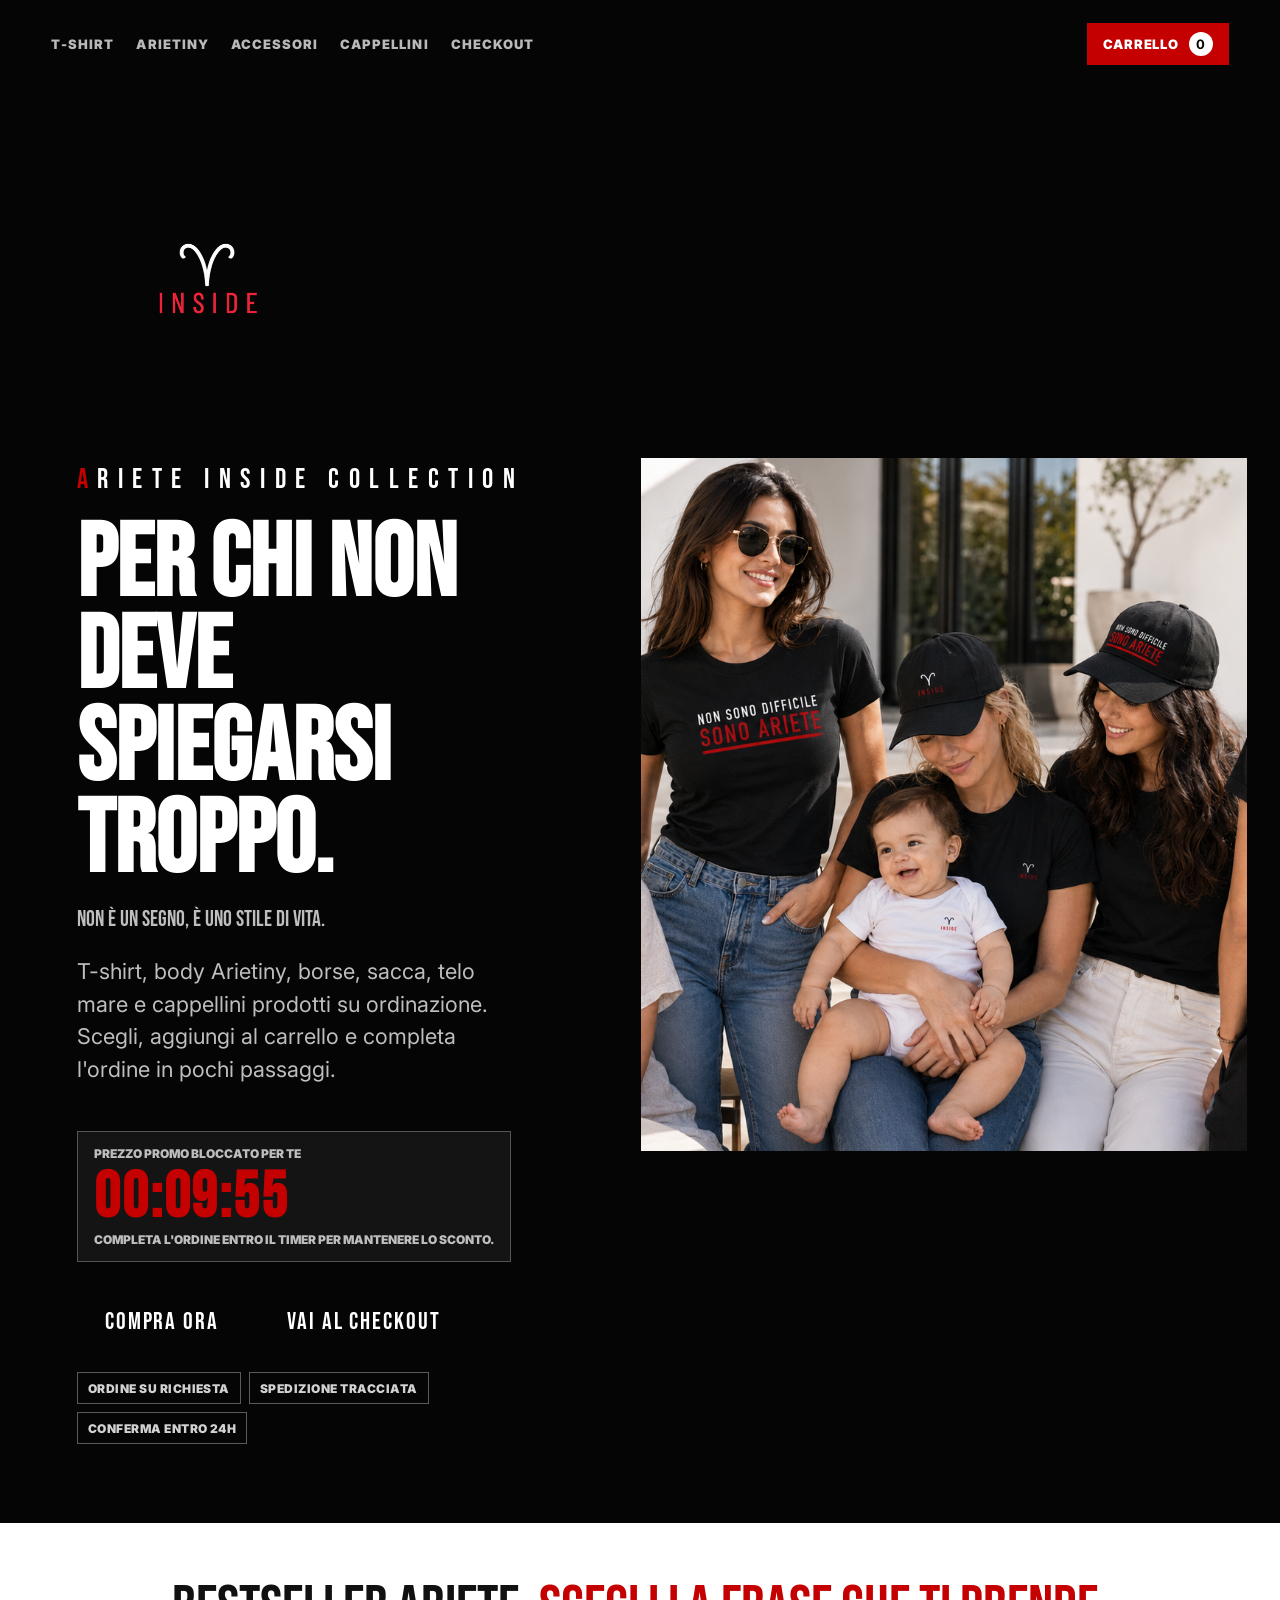
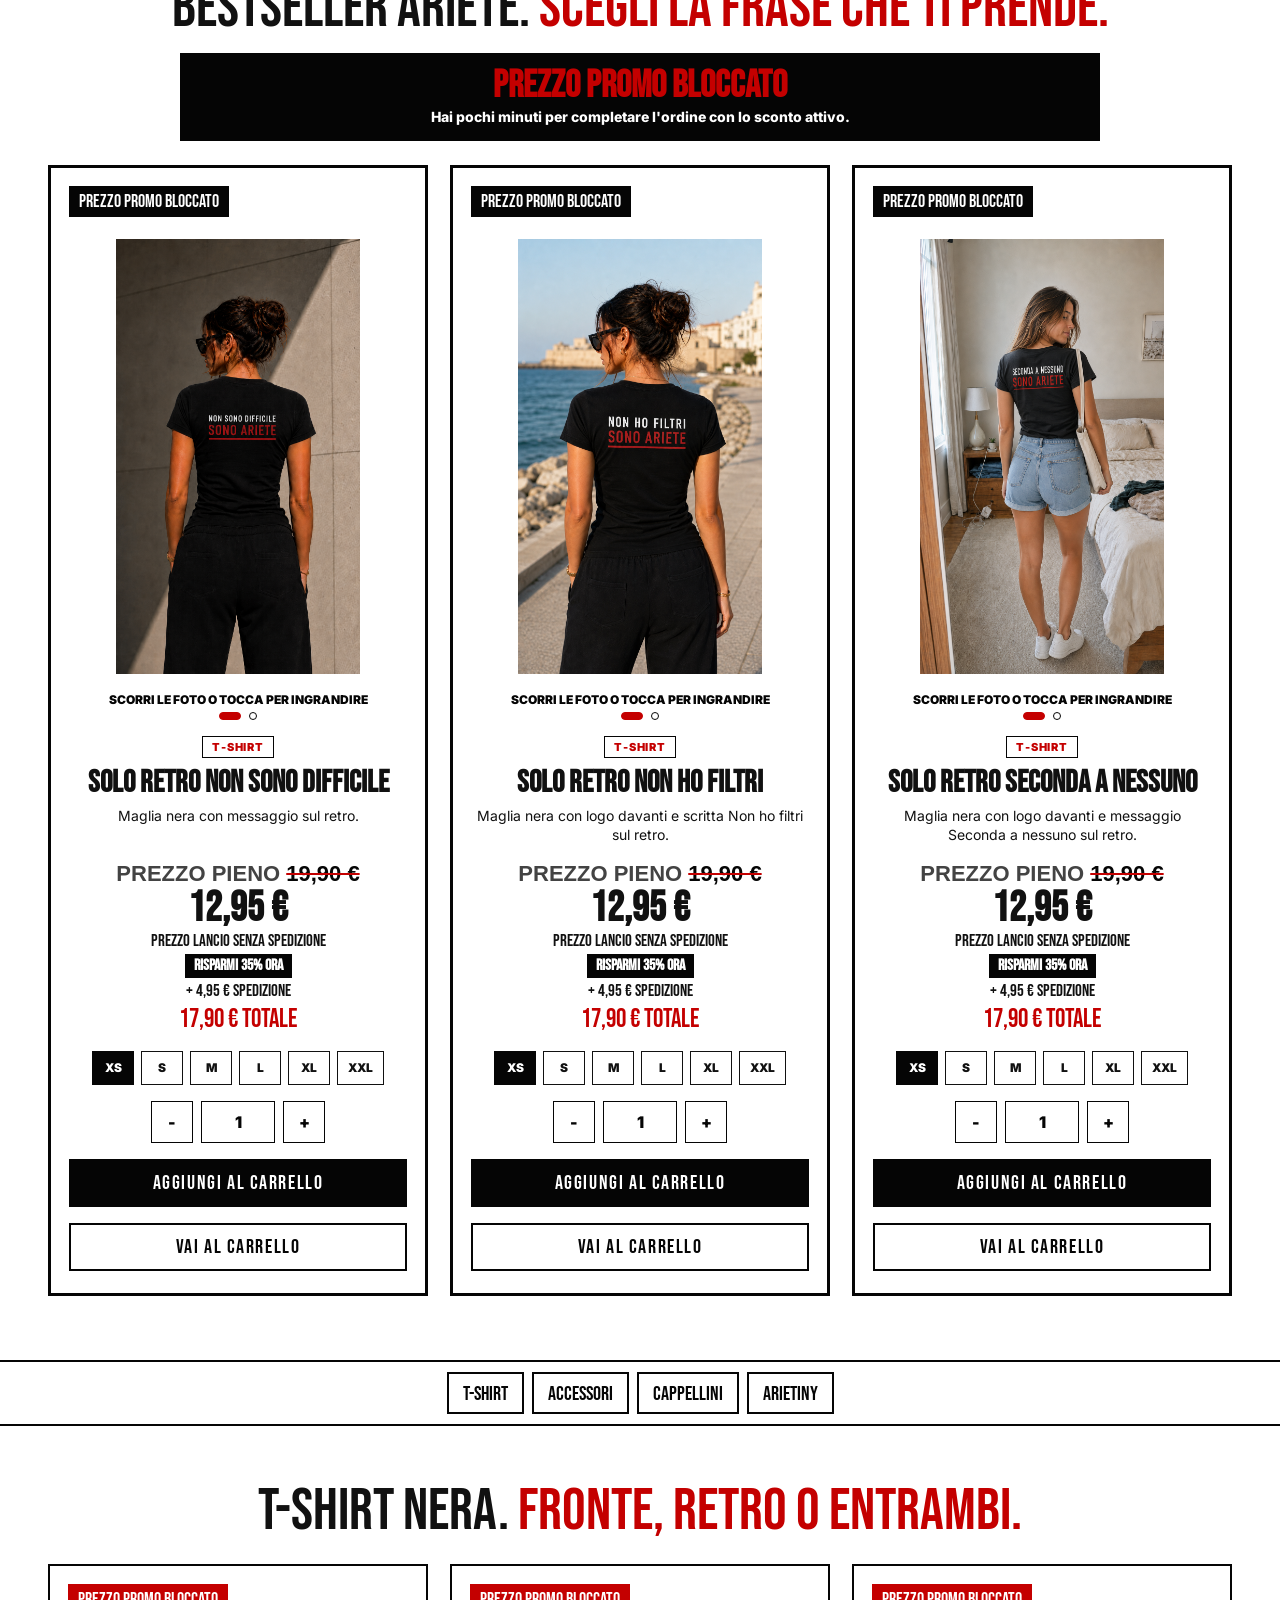
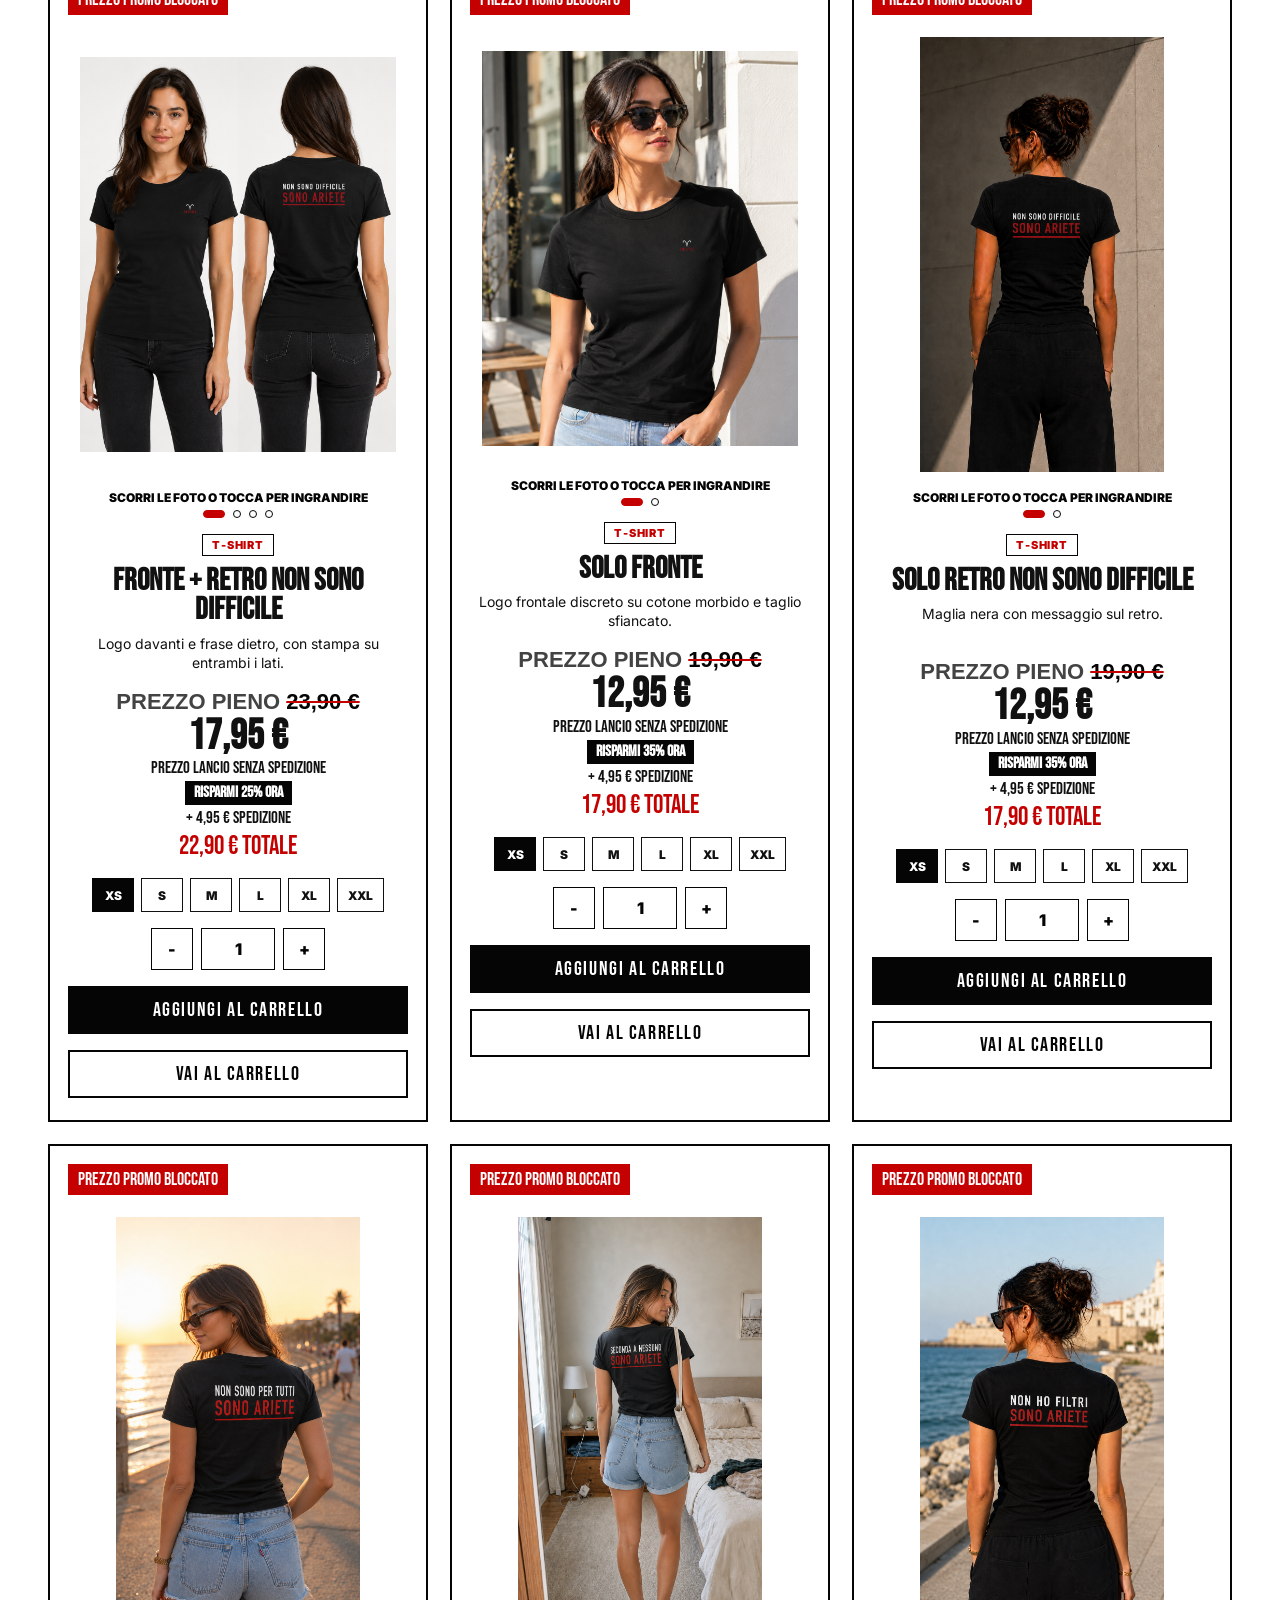
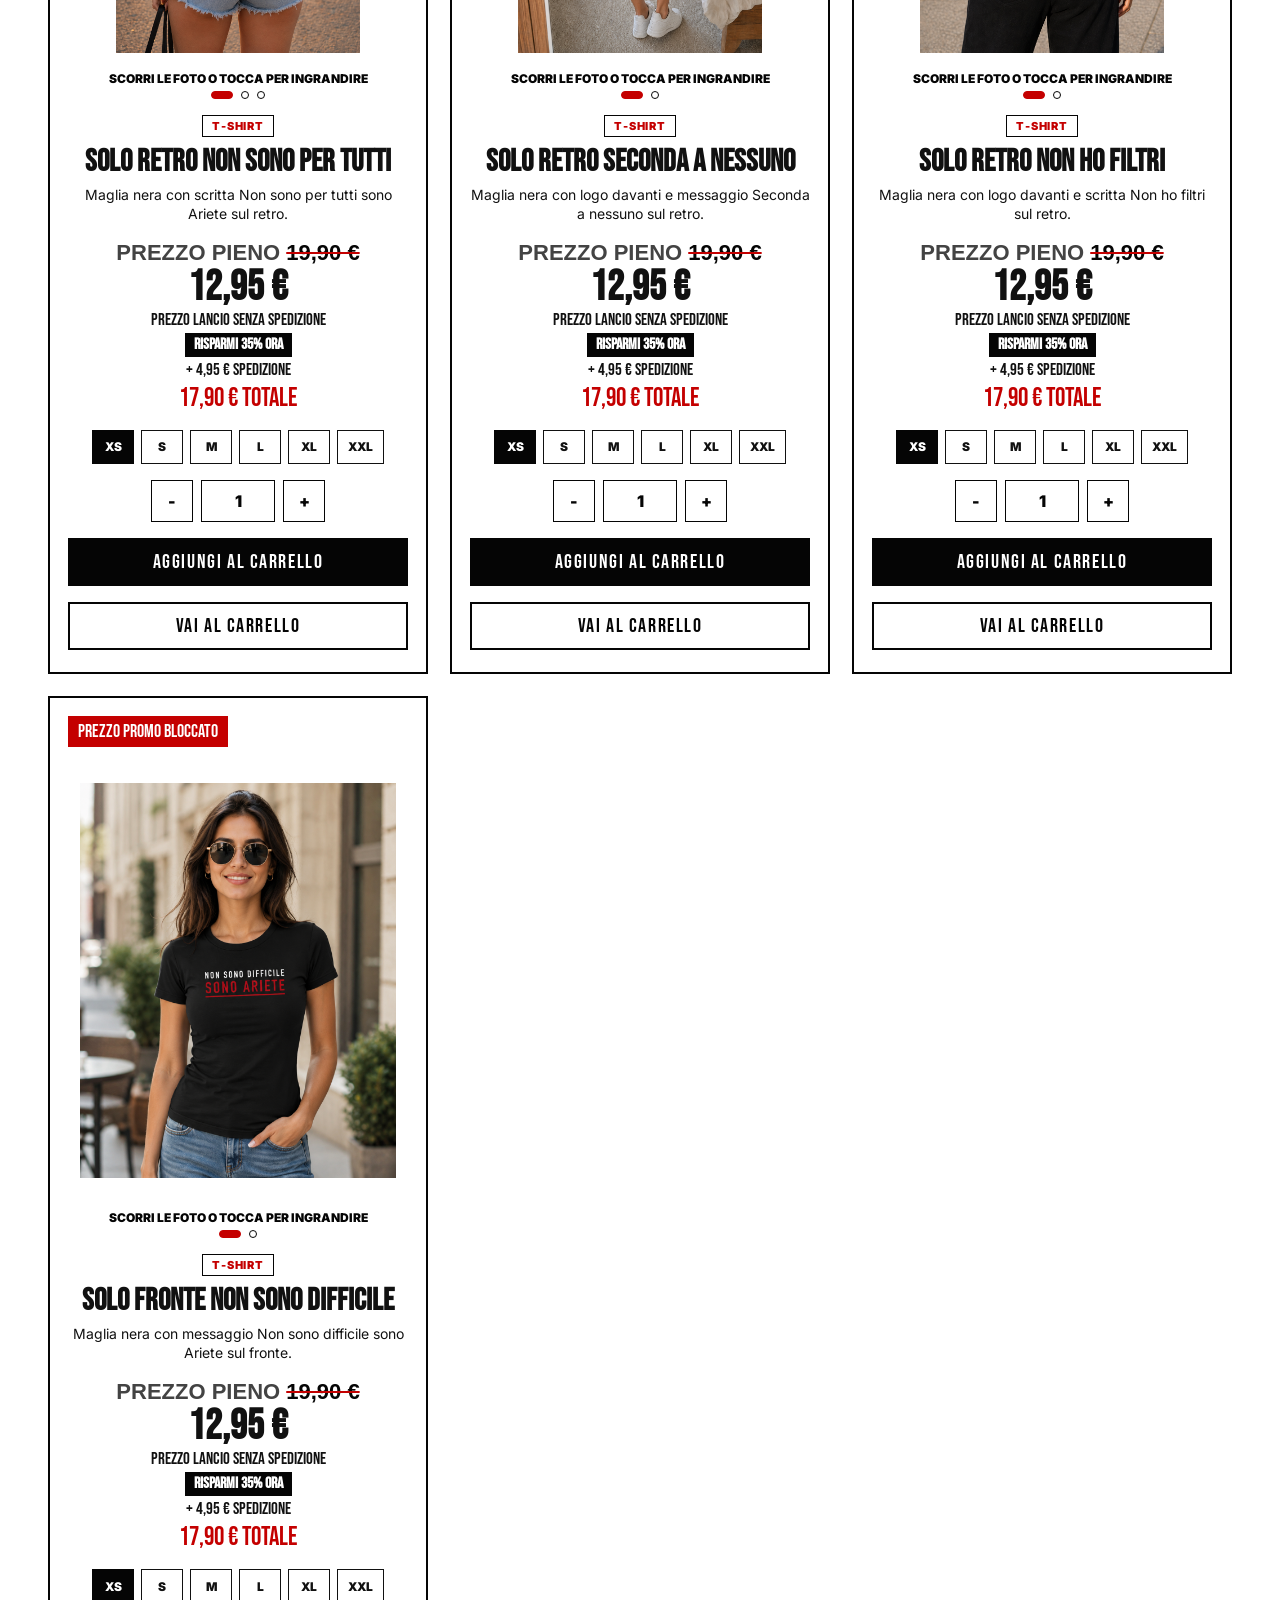
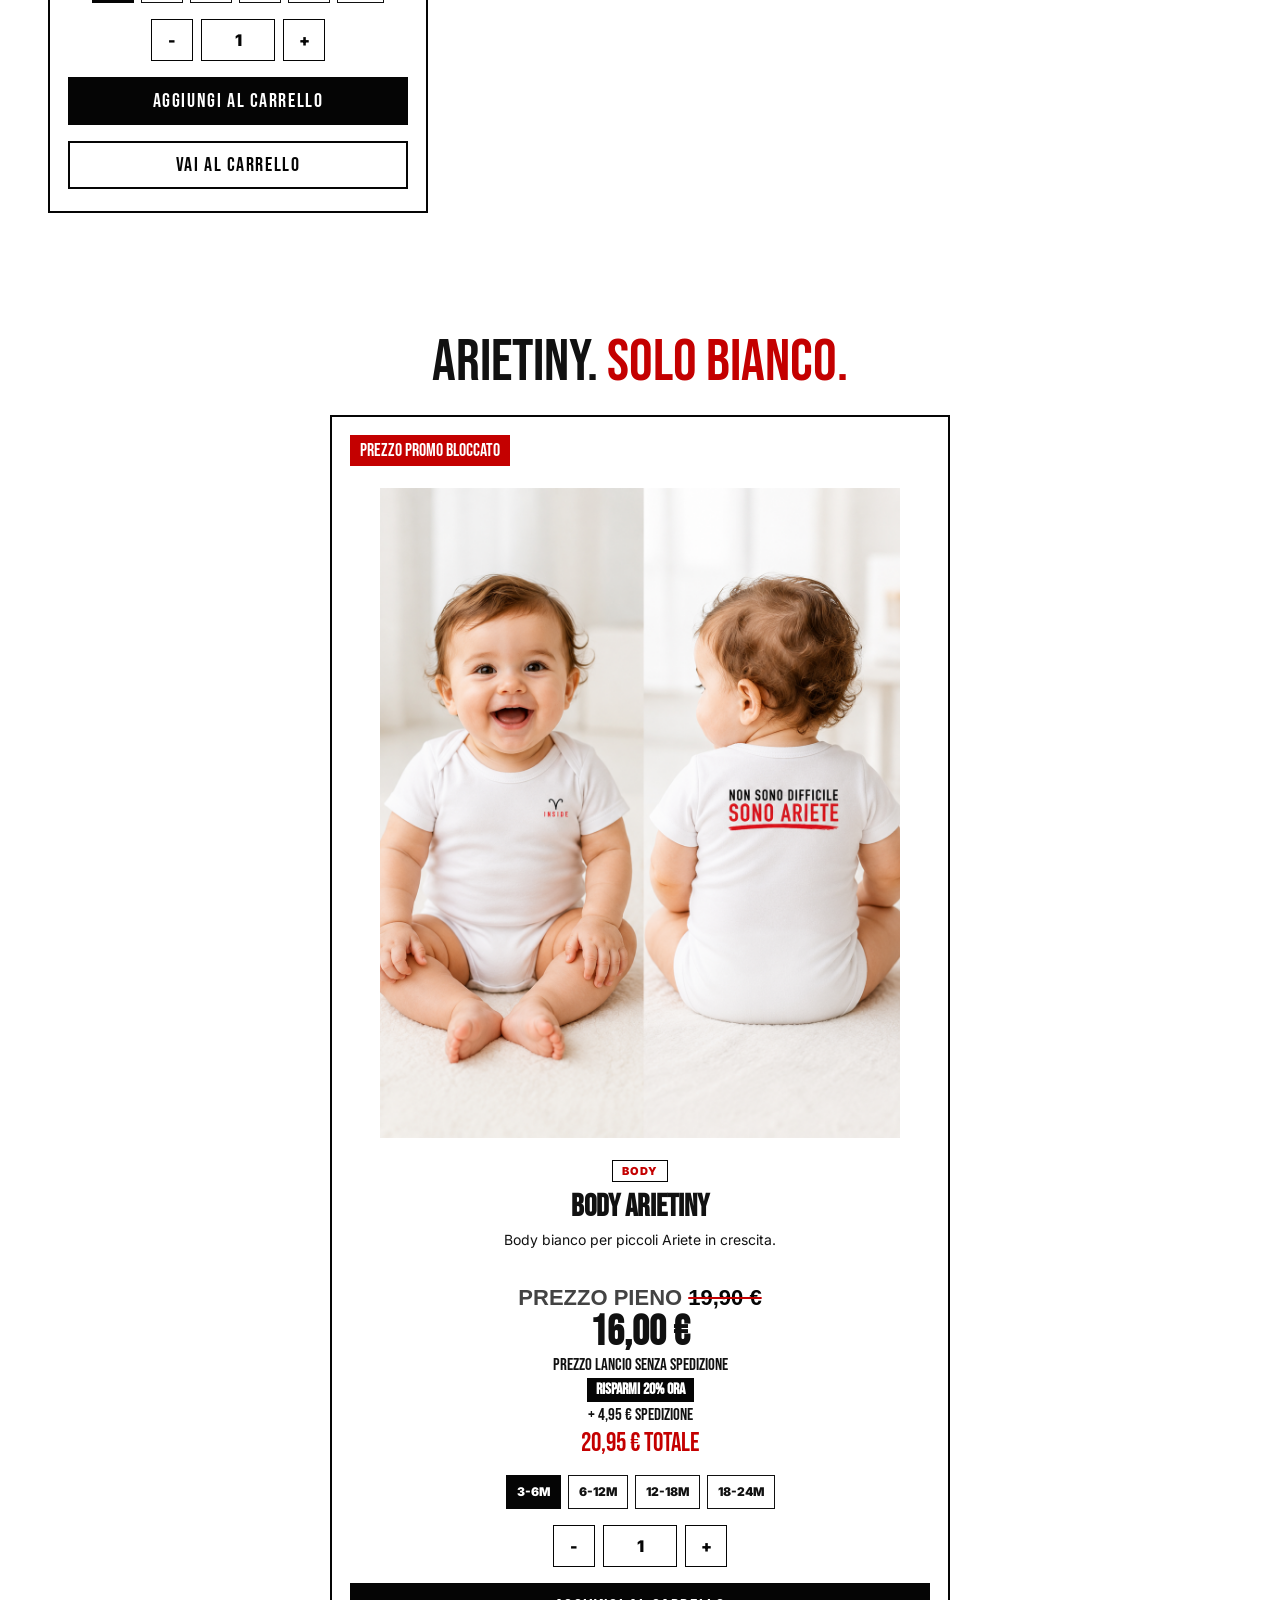
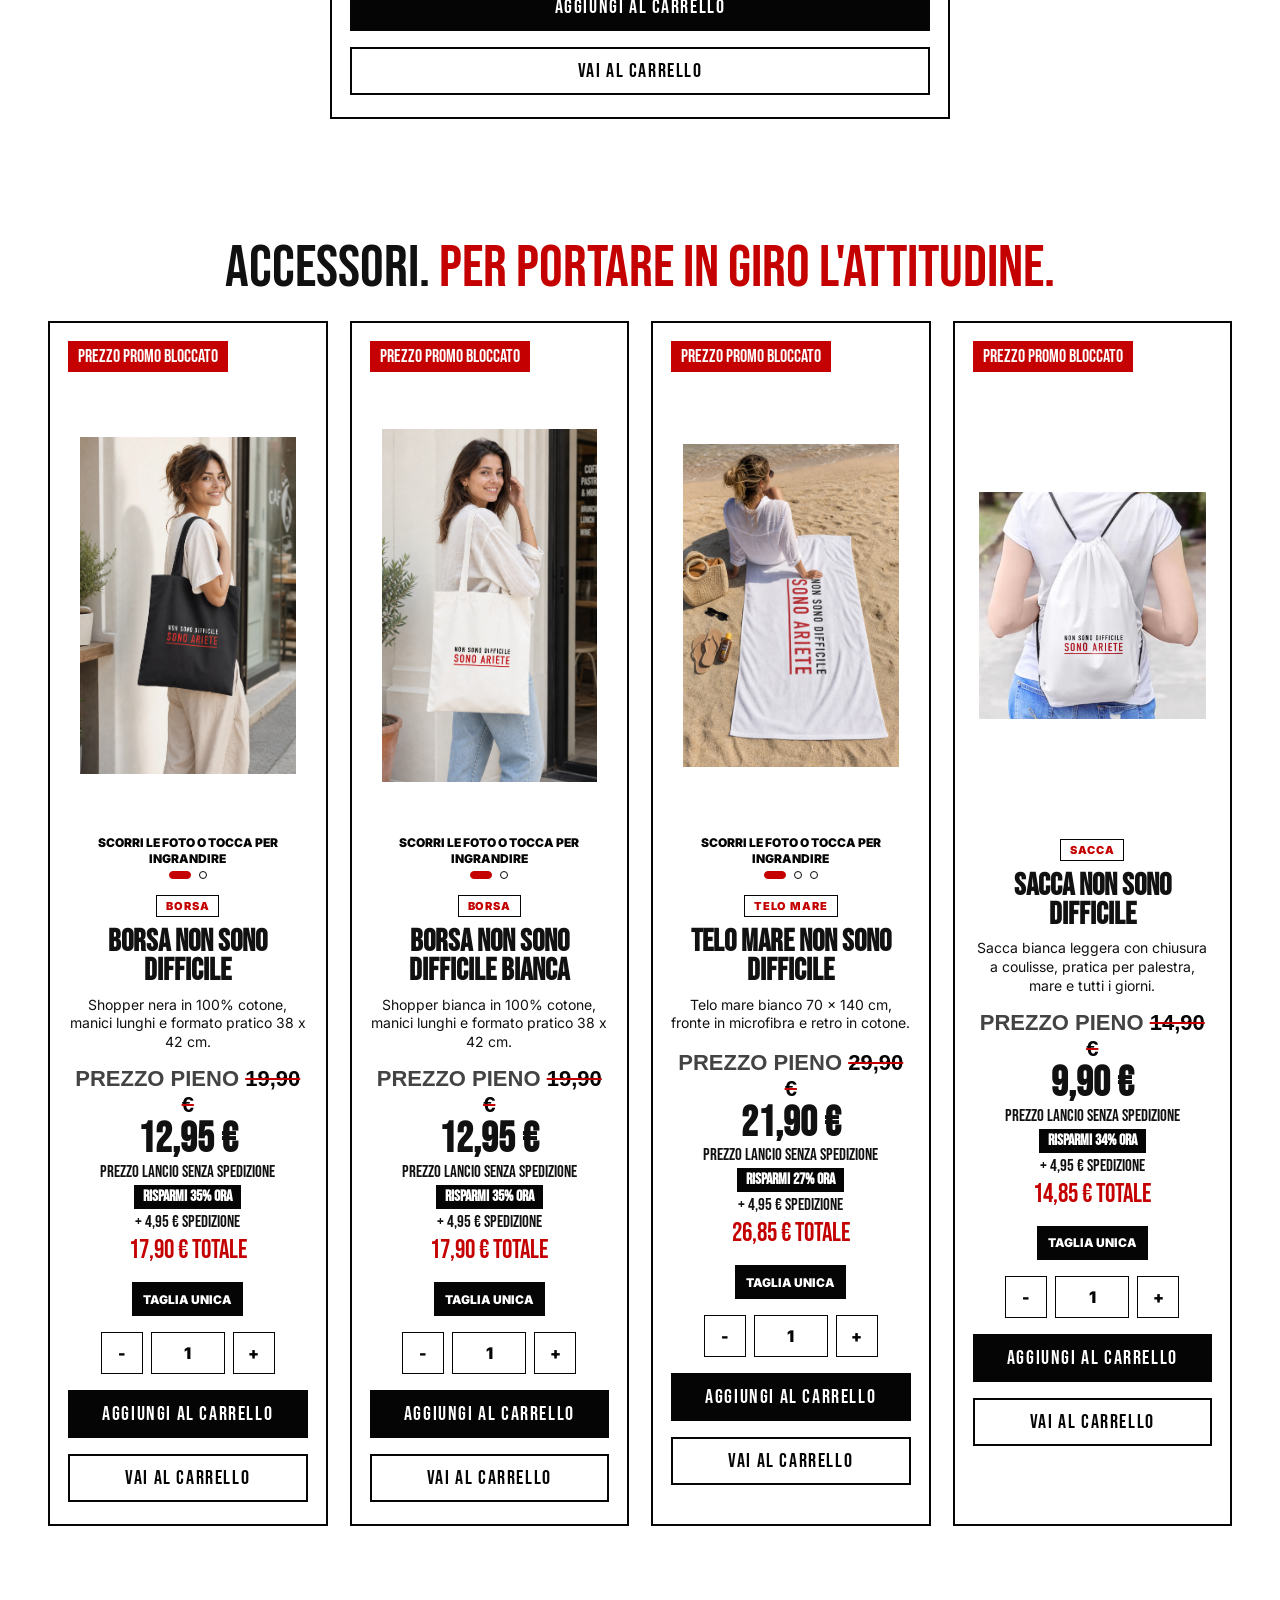
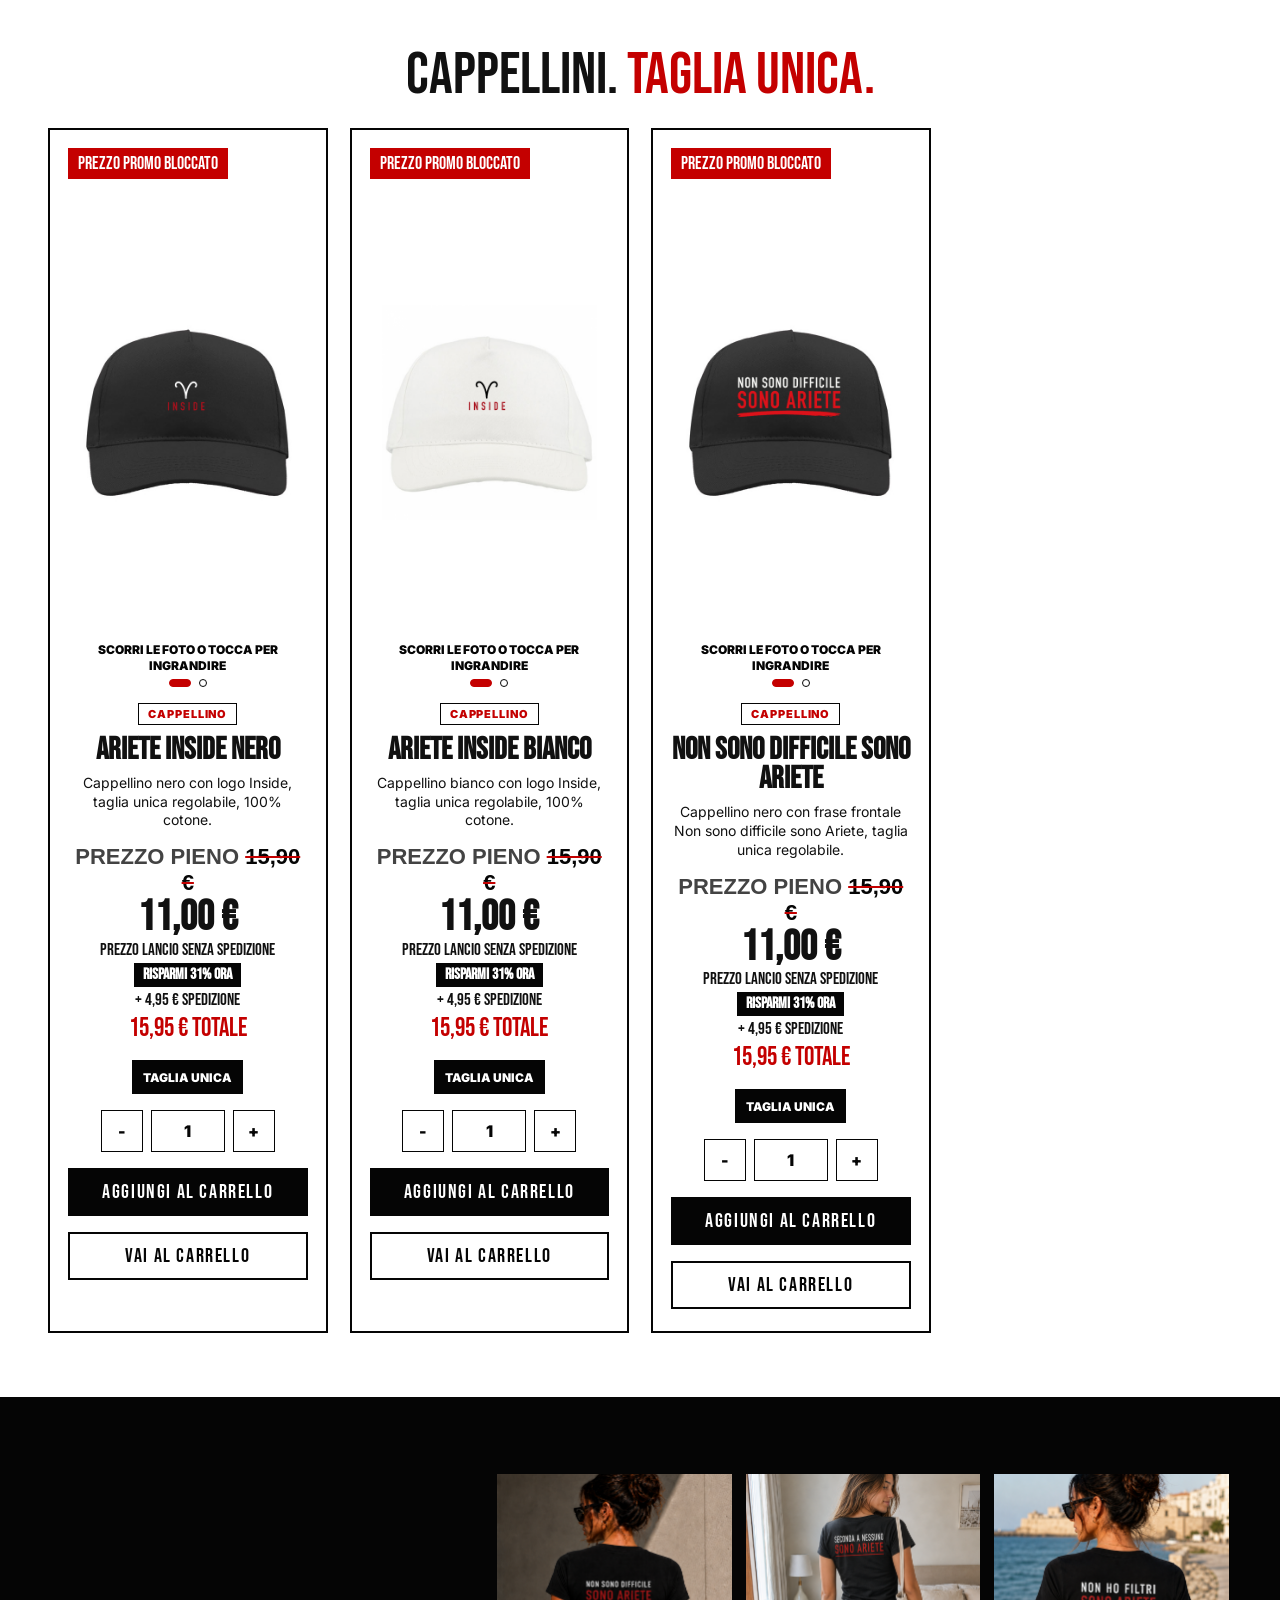
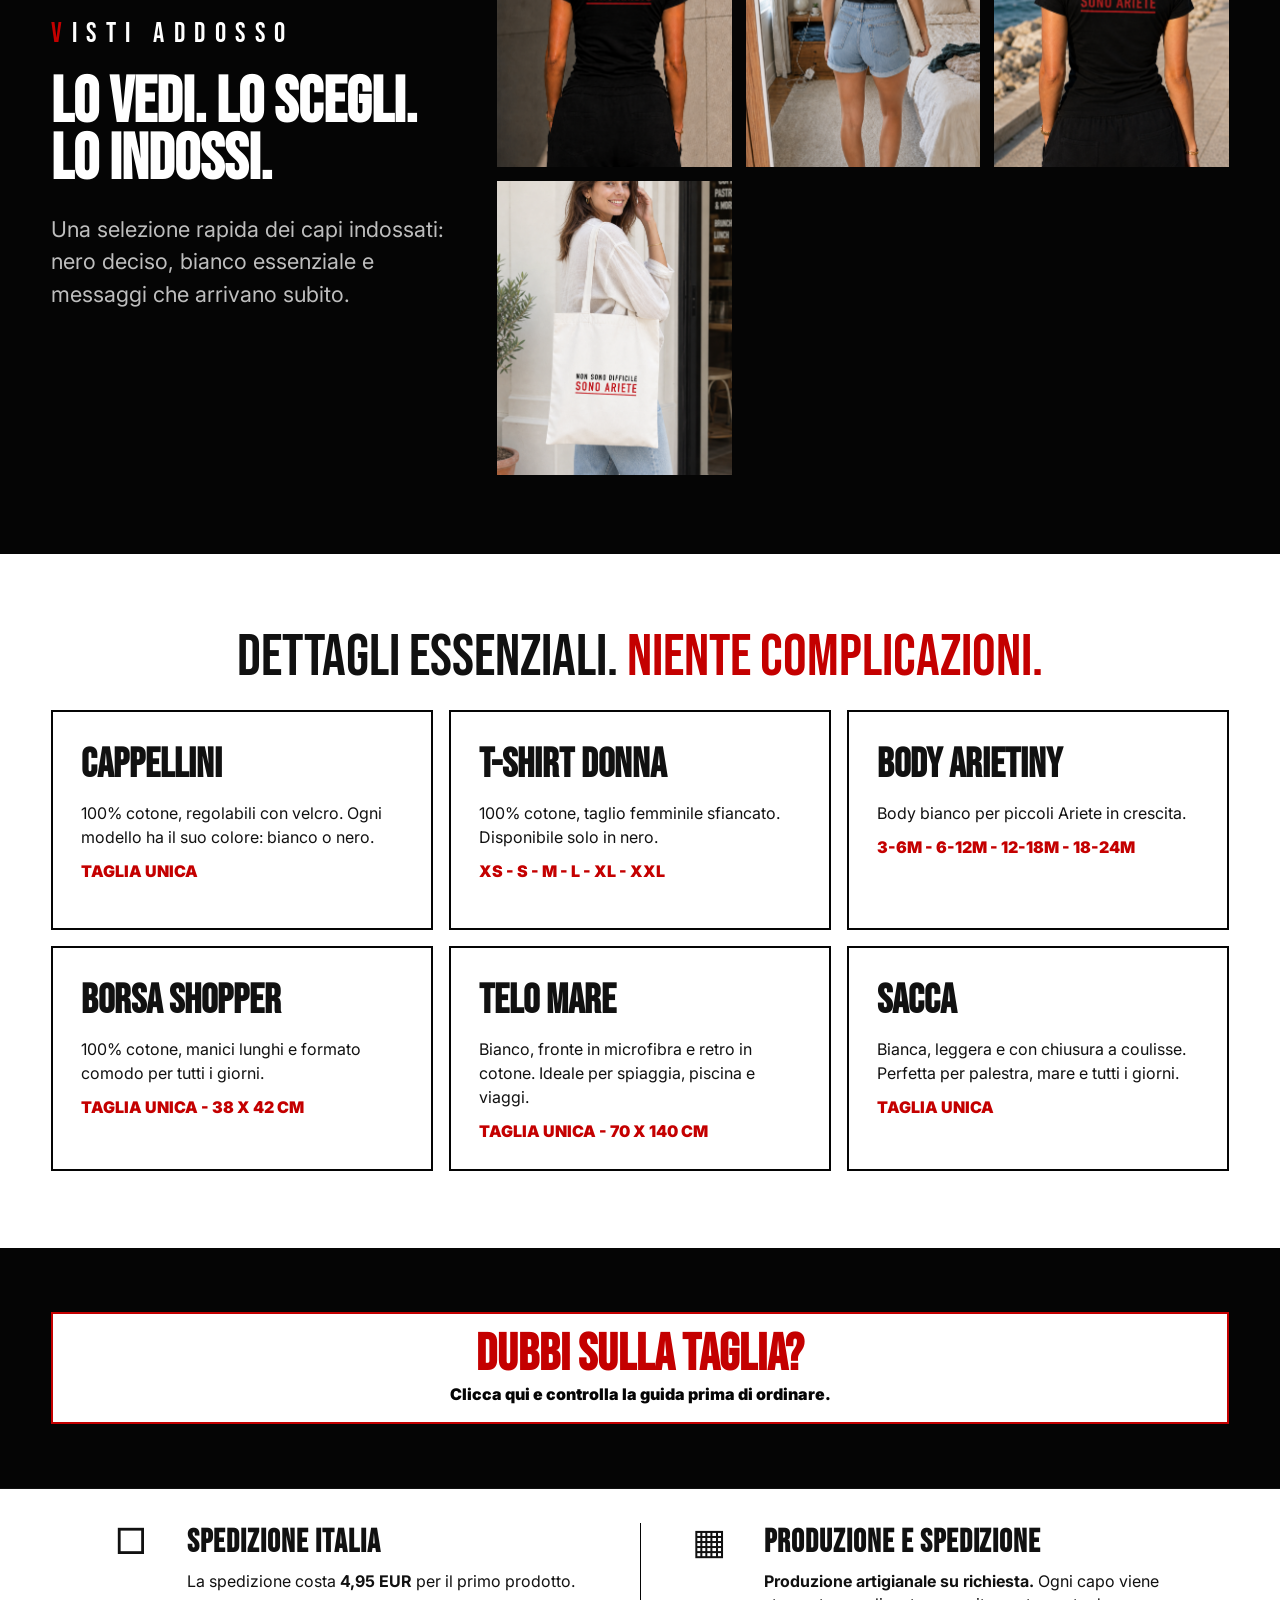
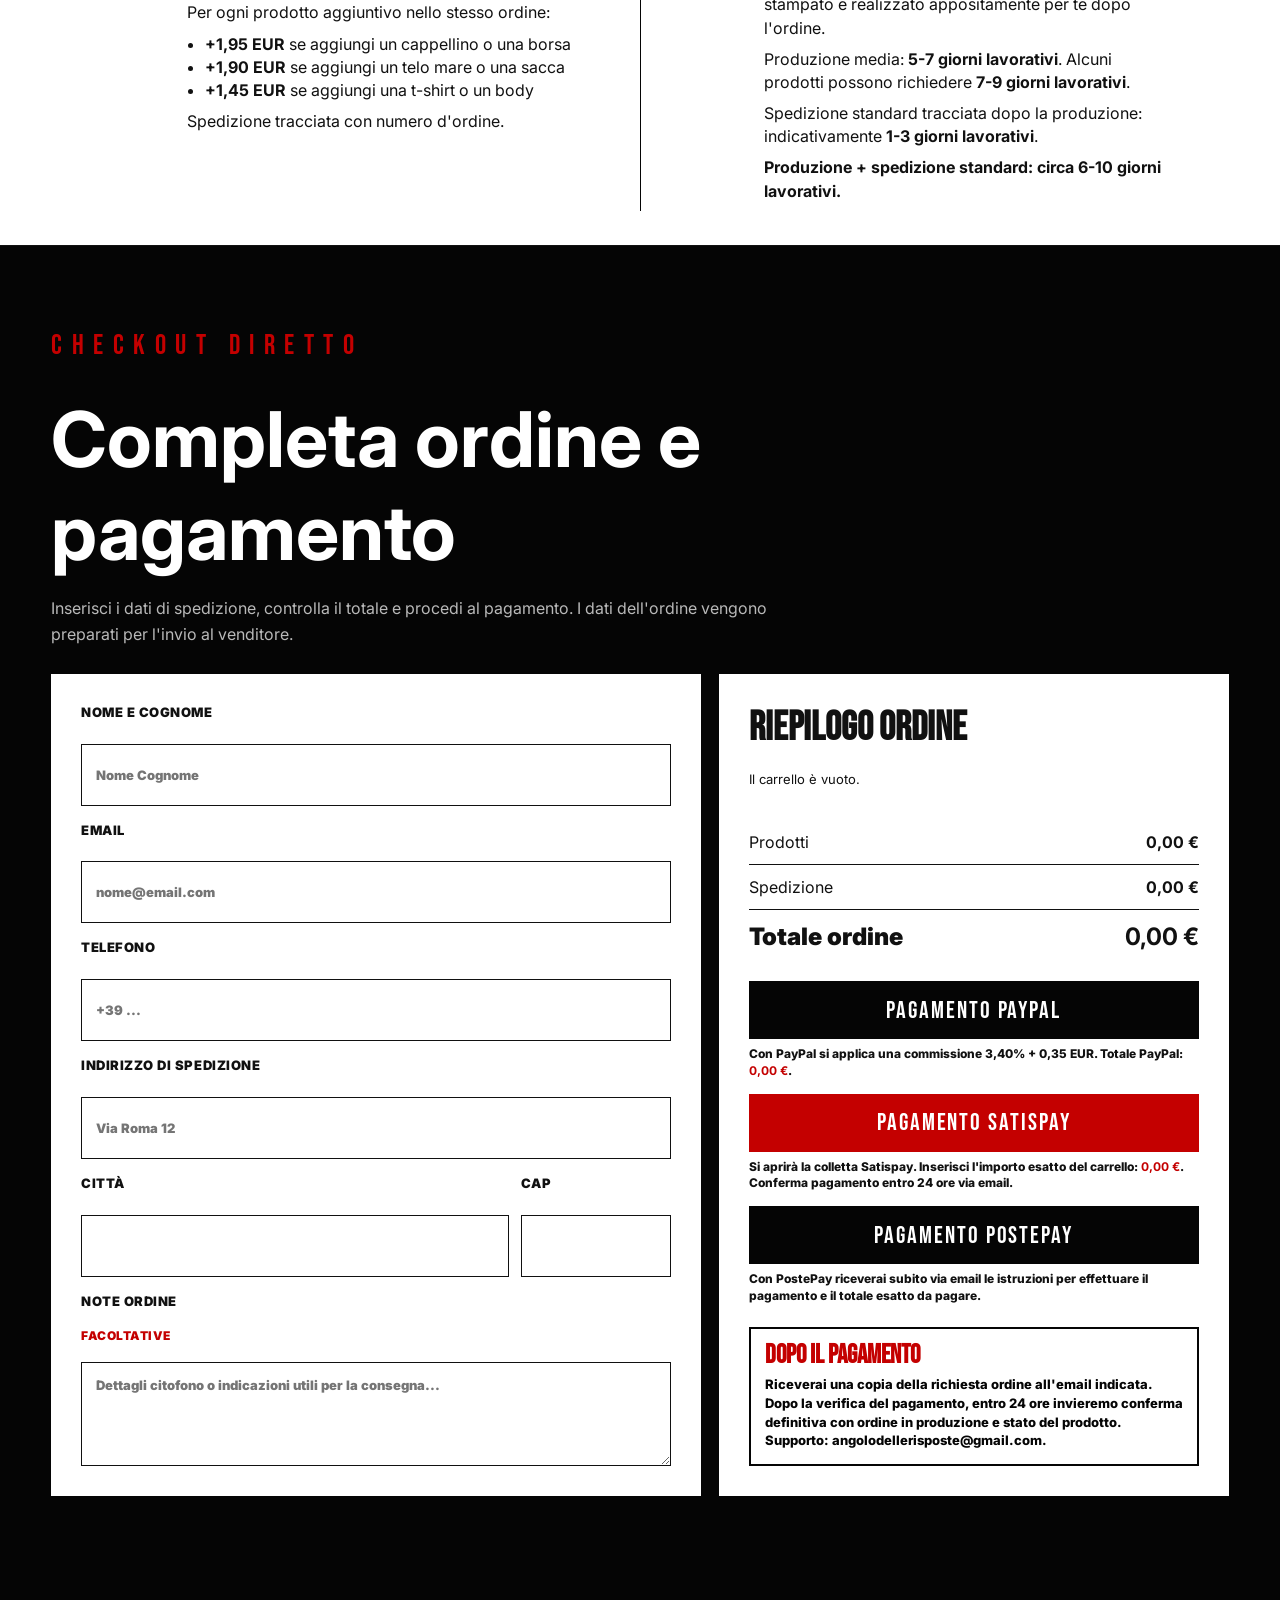
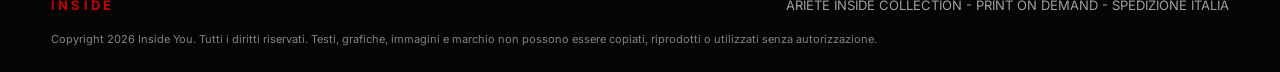
==== commit 8b2847c4: "Add files via upload" ====
--- a/index.html
+++ b/index.html
@@ -433,6 +433,6 @@
       <button class="lightbox-close" type="button" data-close-lightbox aria-label="Chiudi immagine">Chiudi</button>
       <img data-lightbox-image alt="" />
     </div>
-    <script src="./app.js?v=65"></script>
+    <script src="./app.js?v=66"></script>
   </body>
 </html>
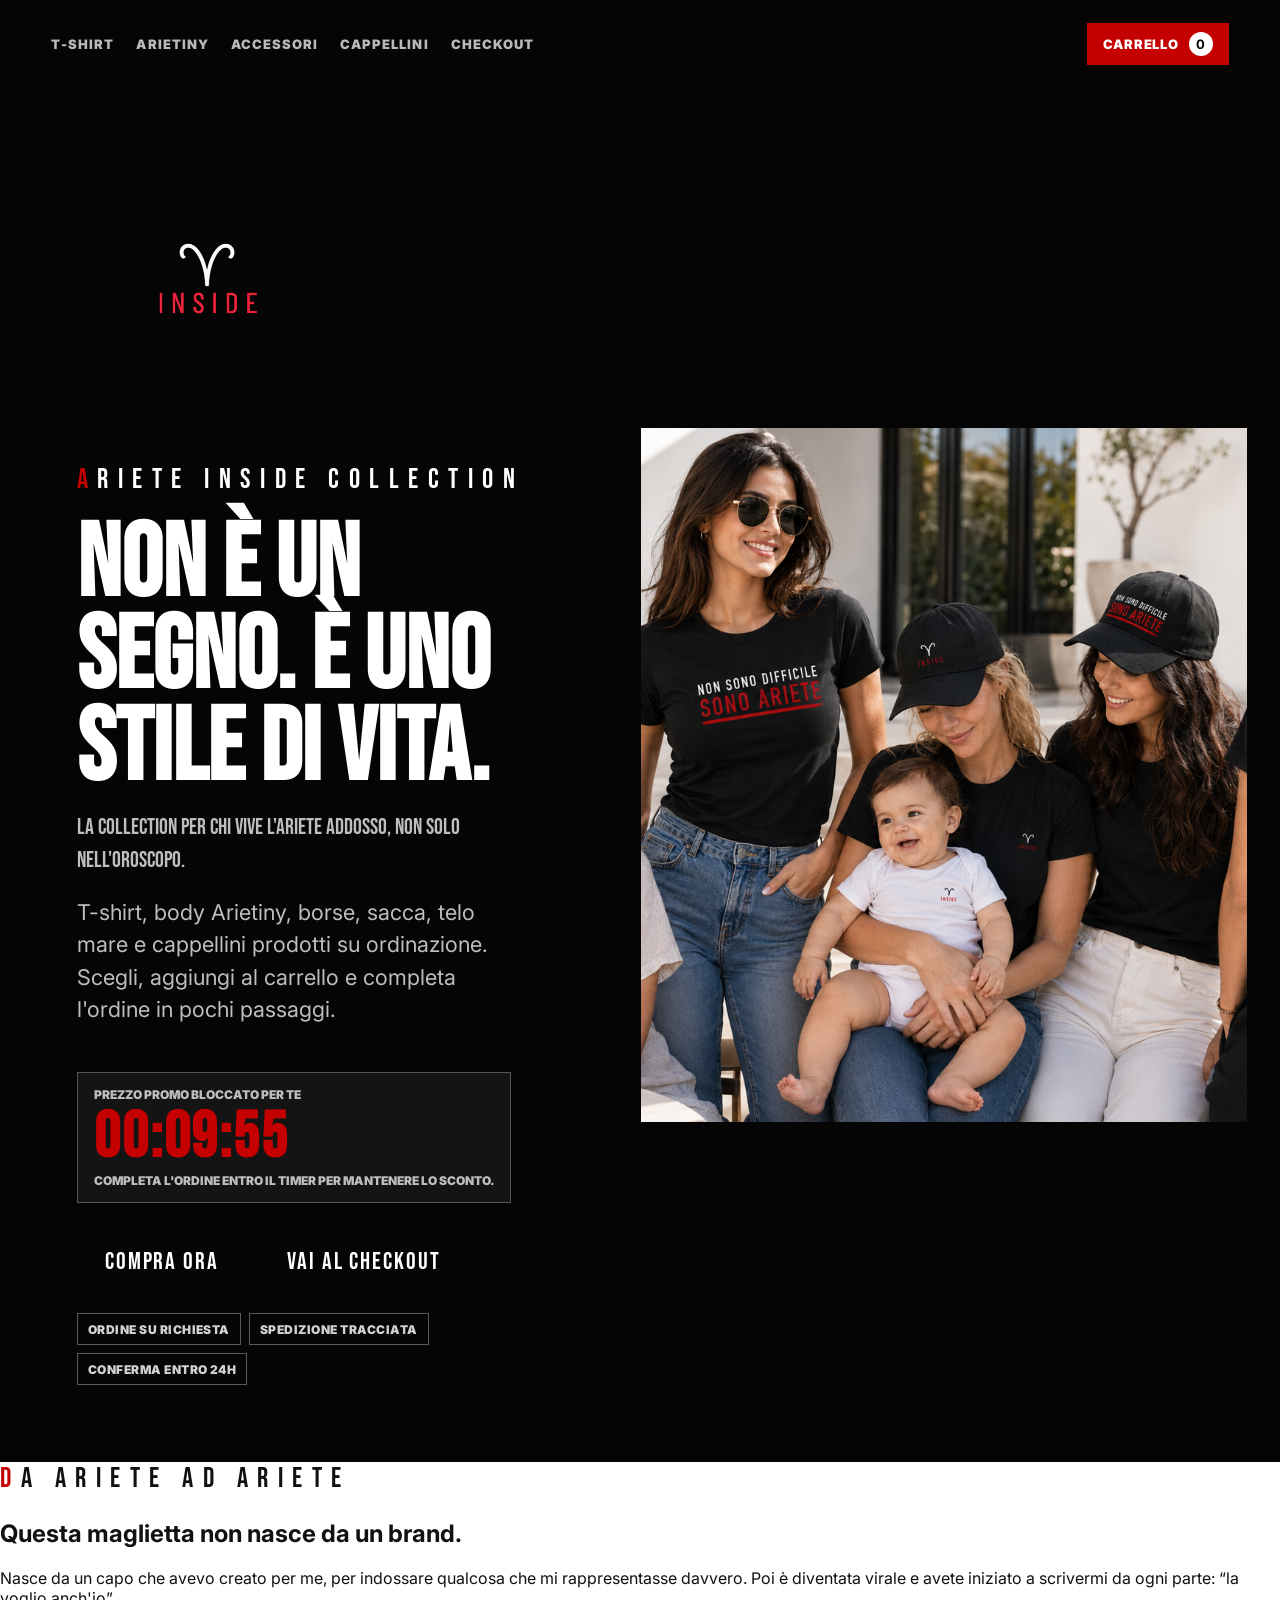
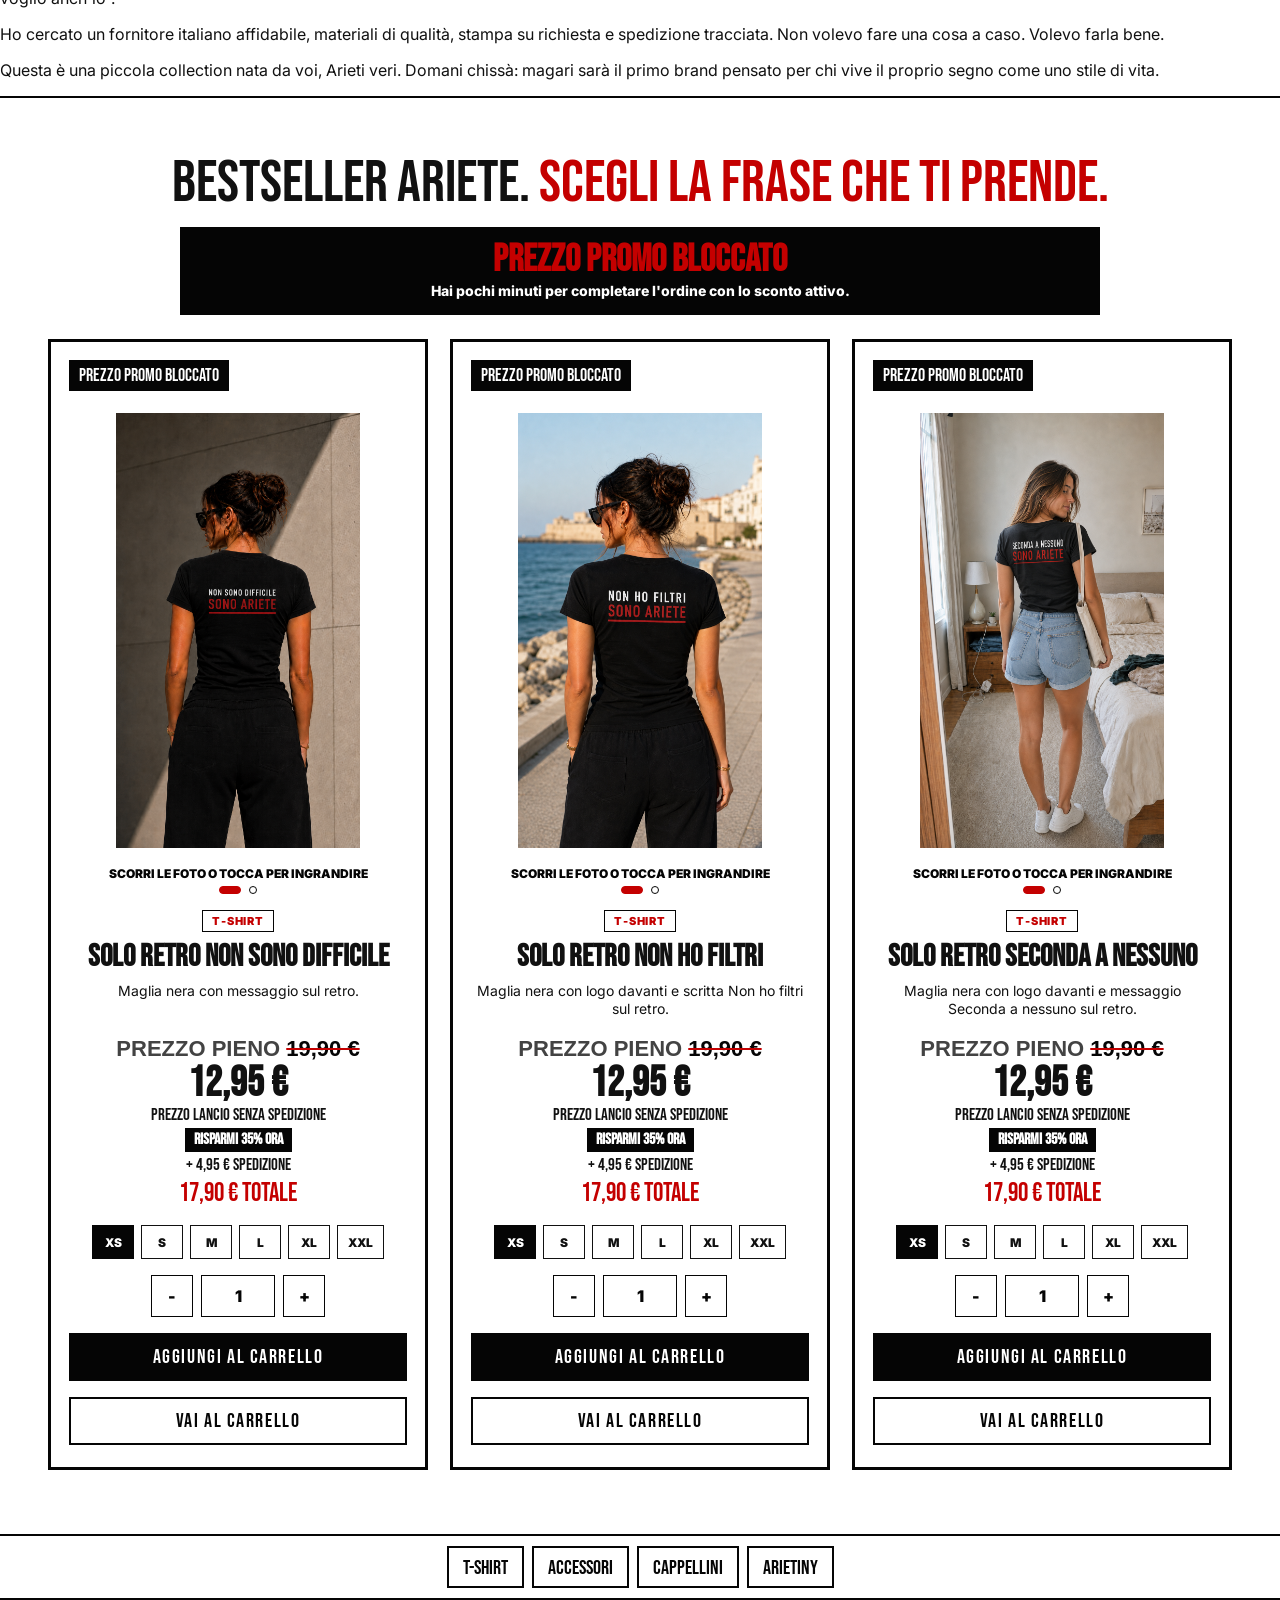
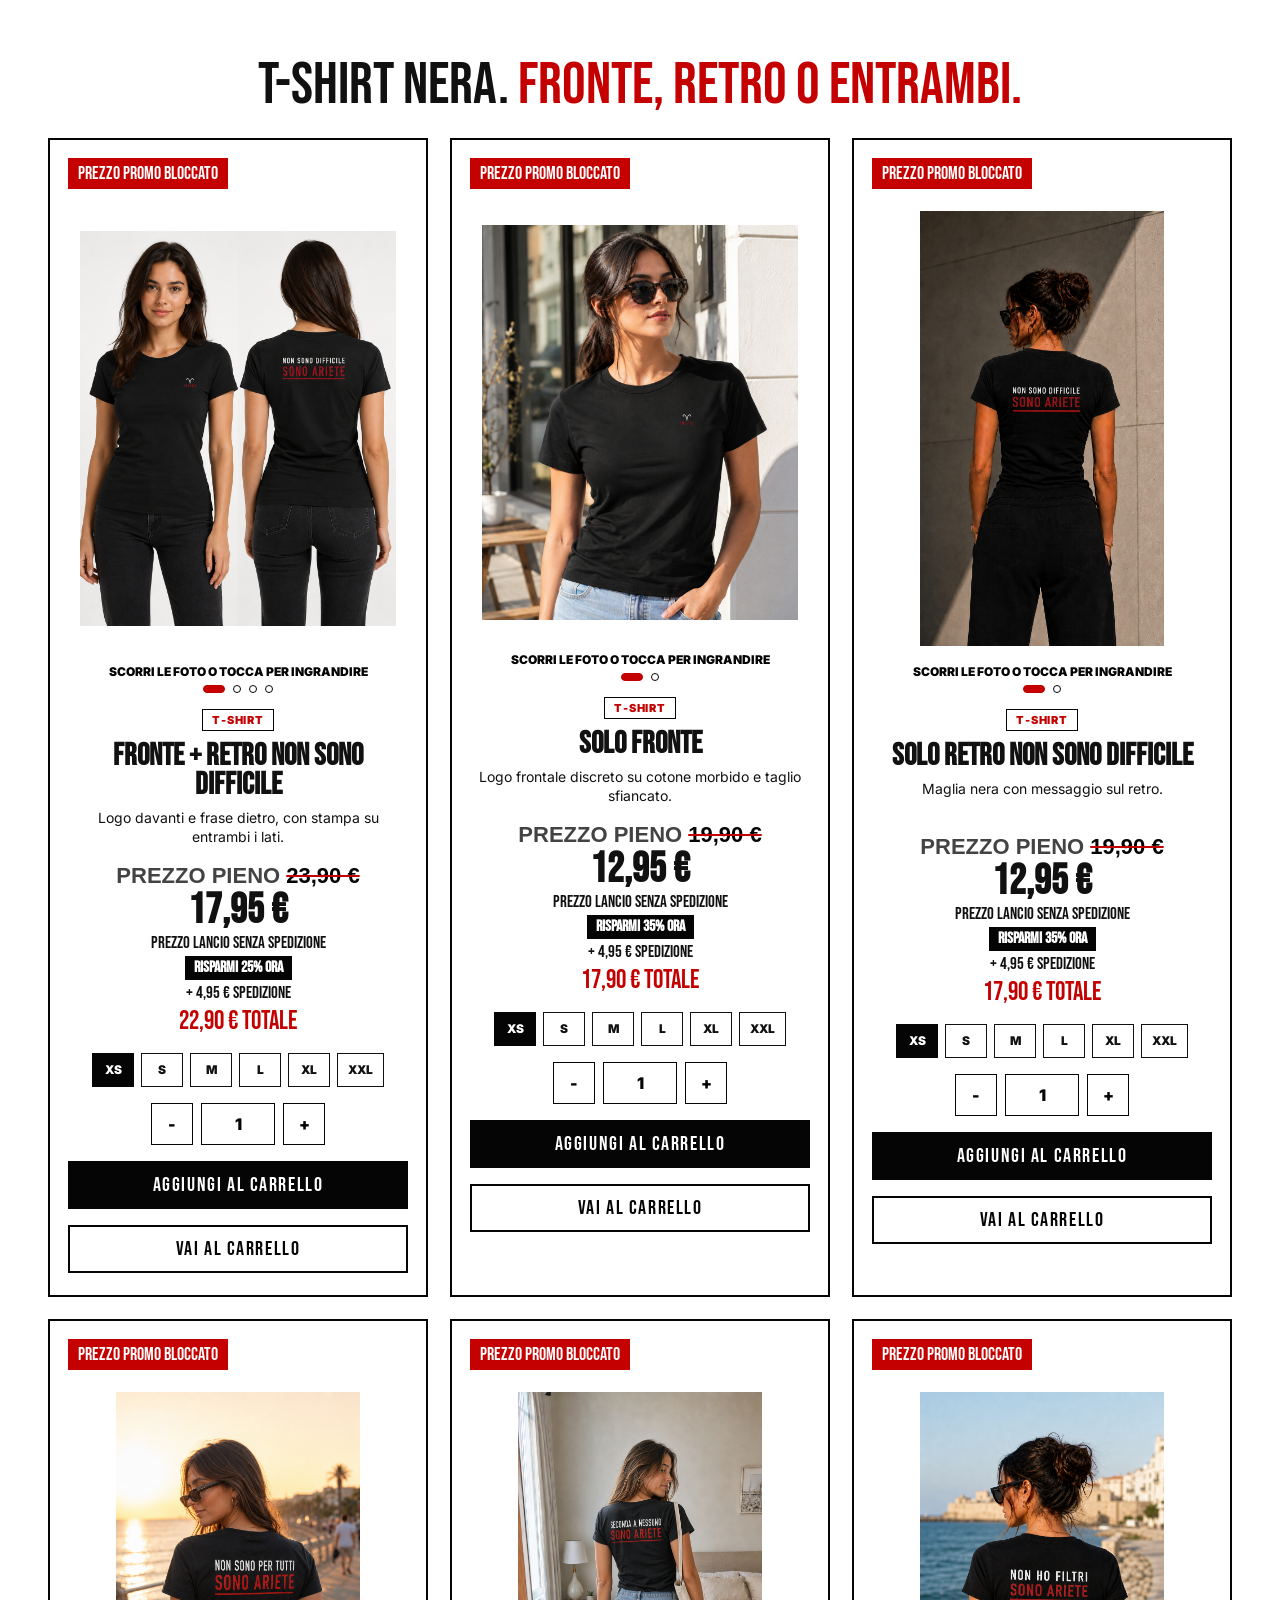
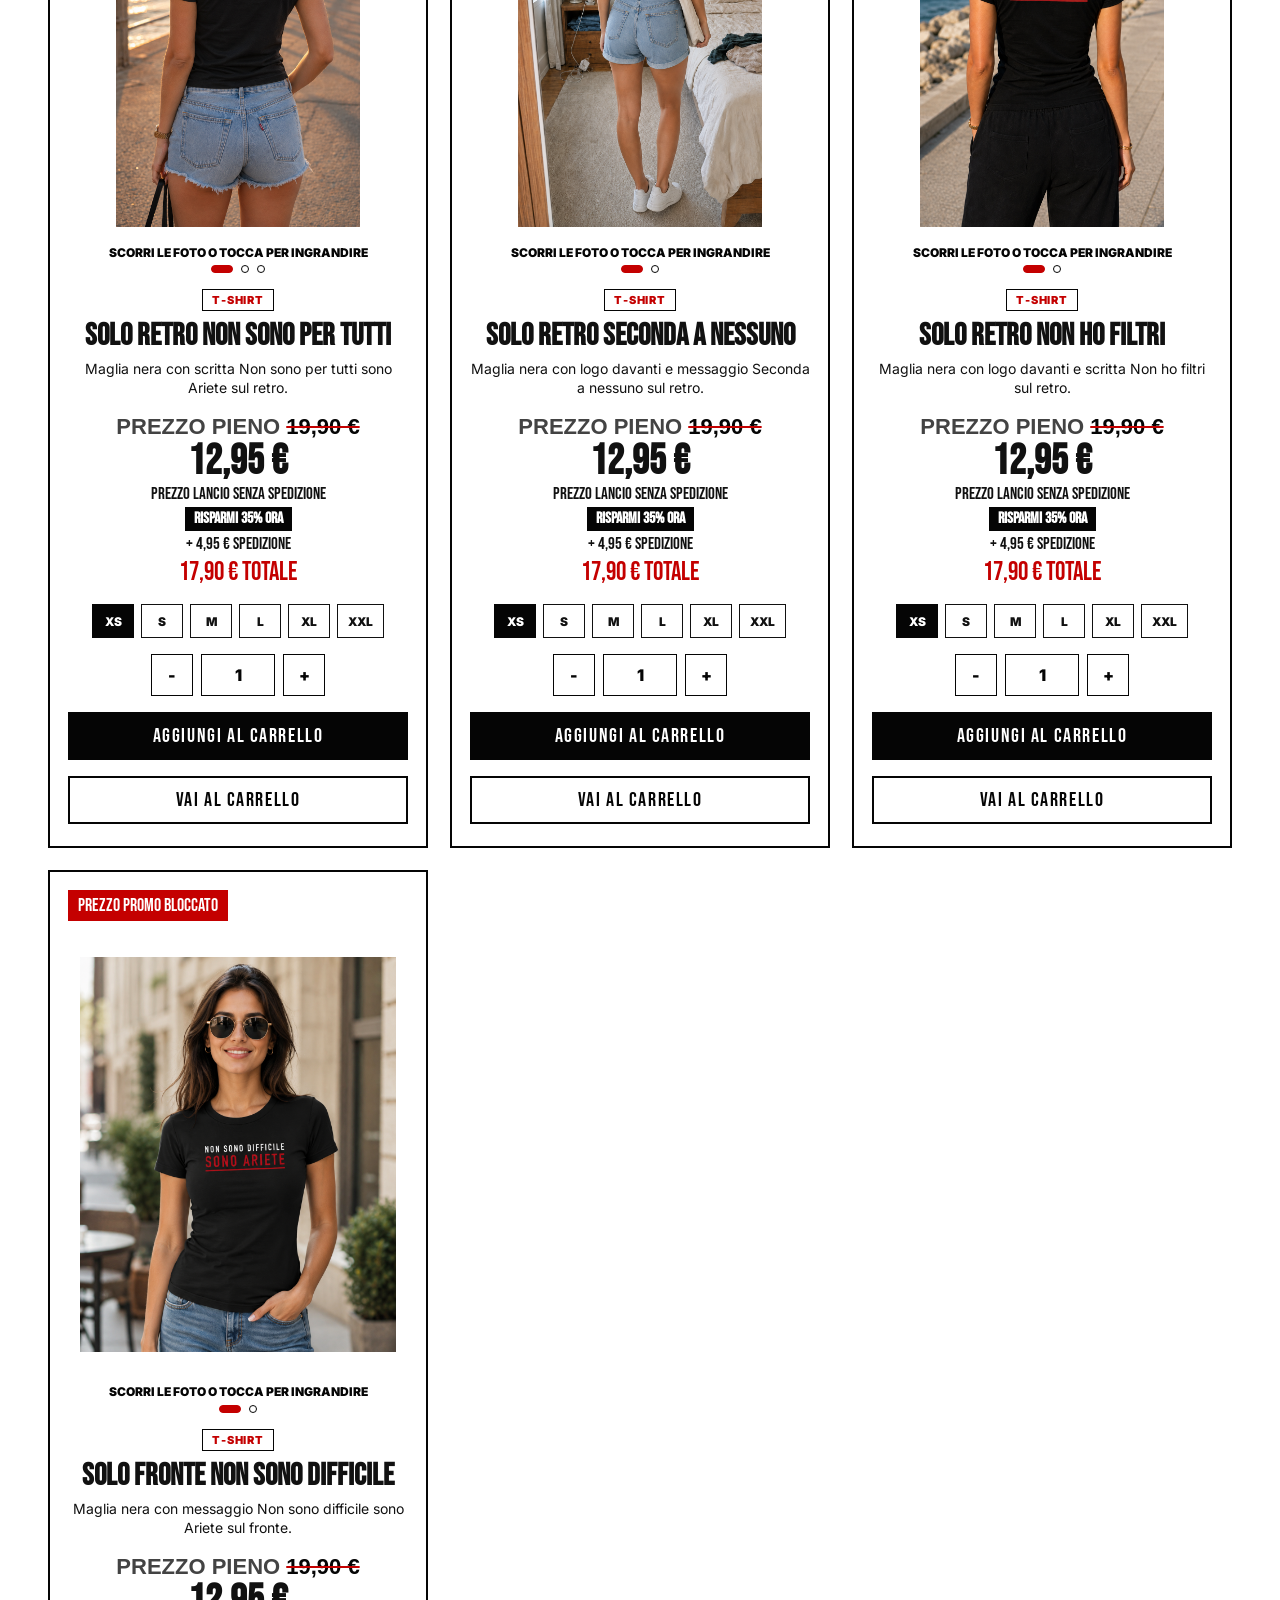
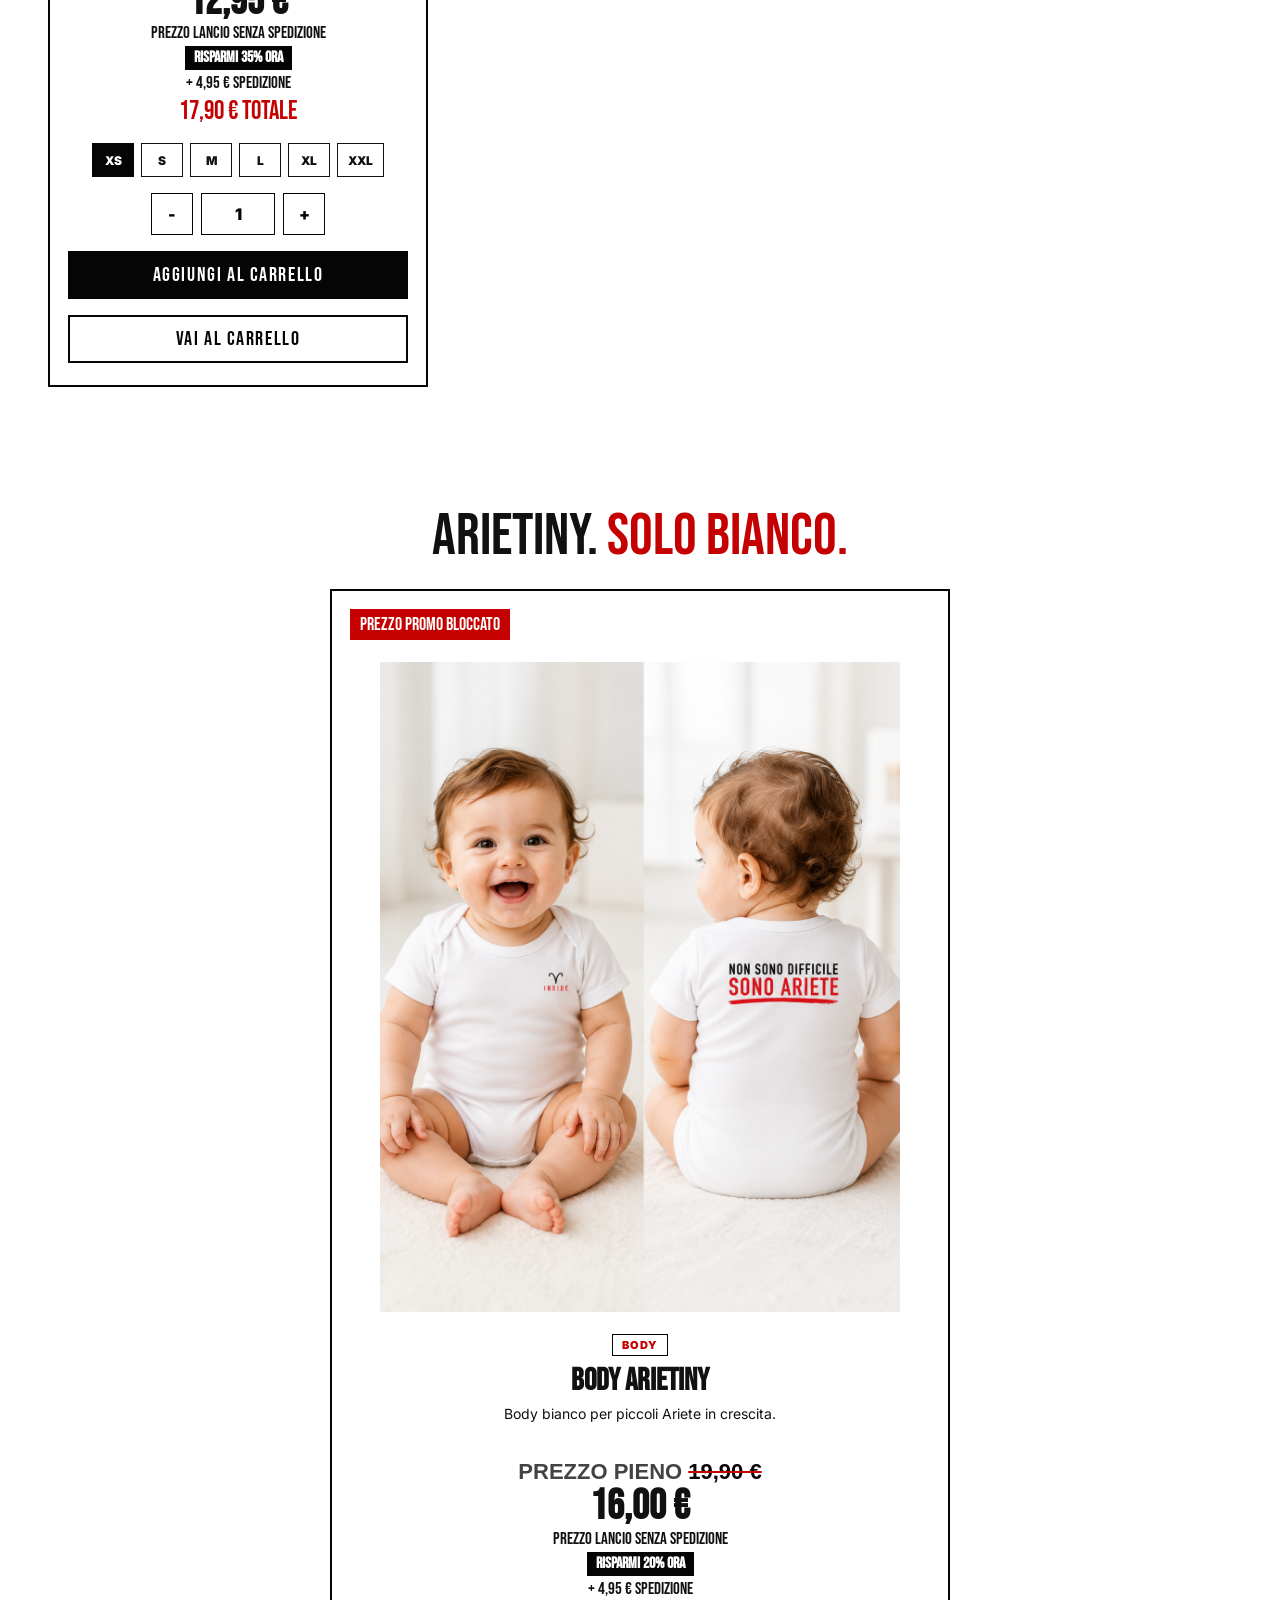
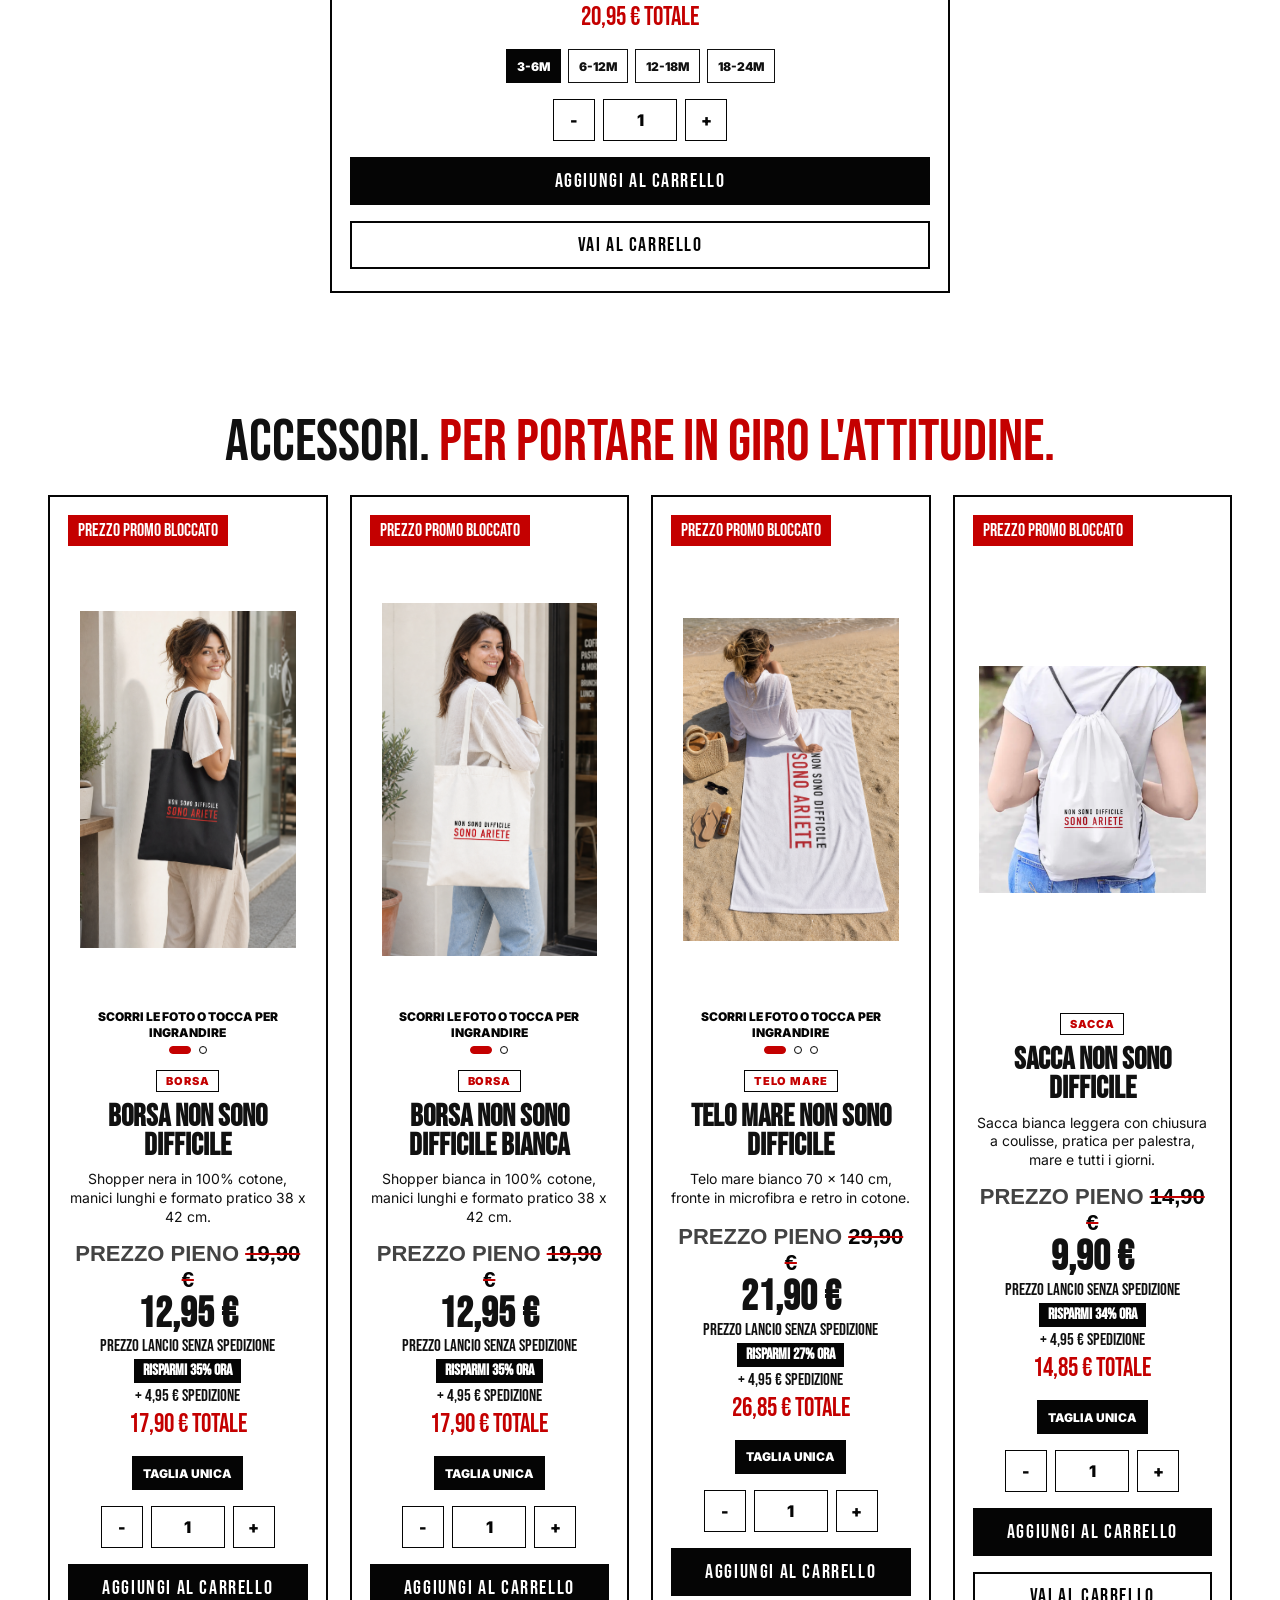
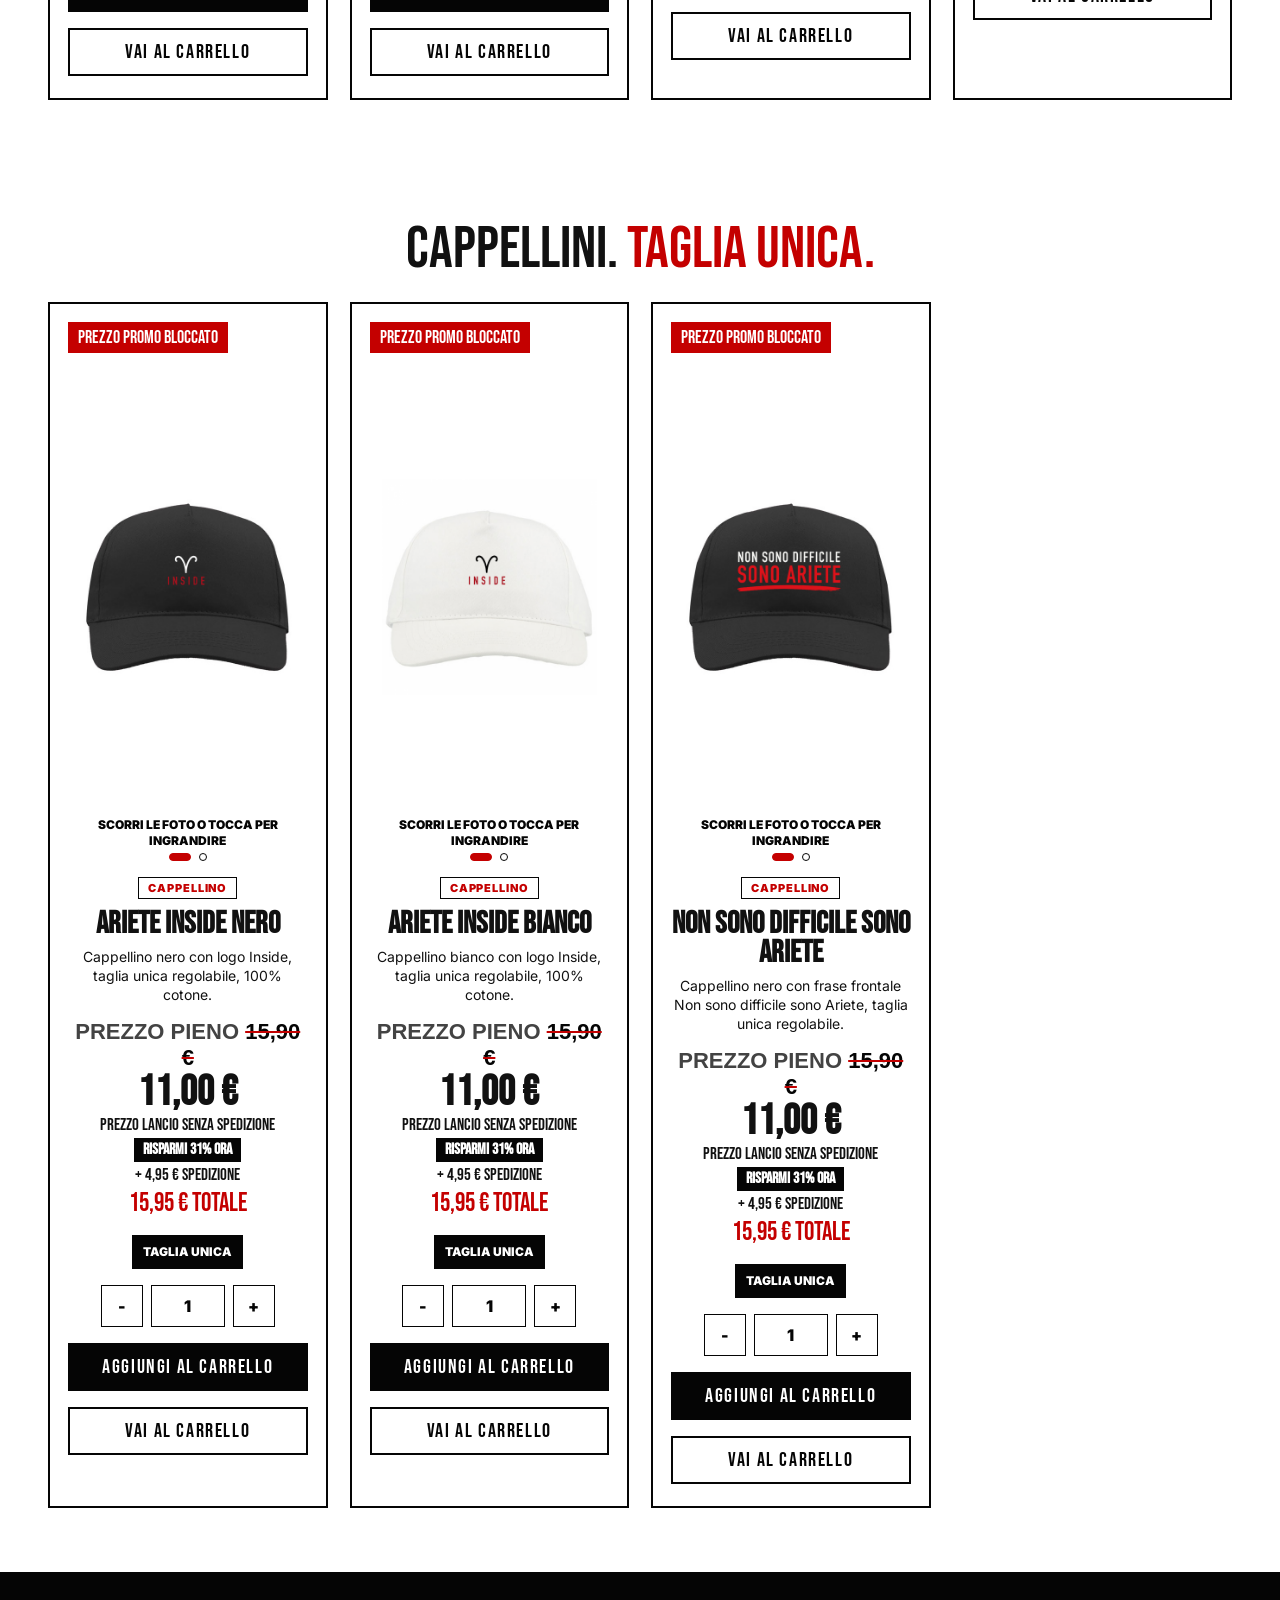
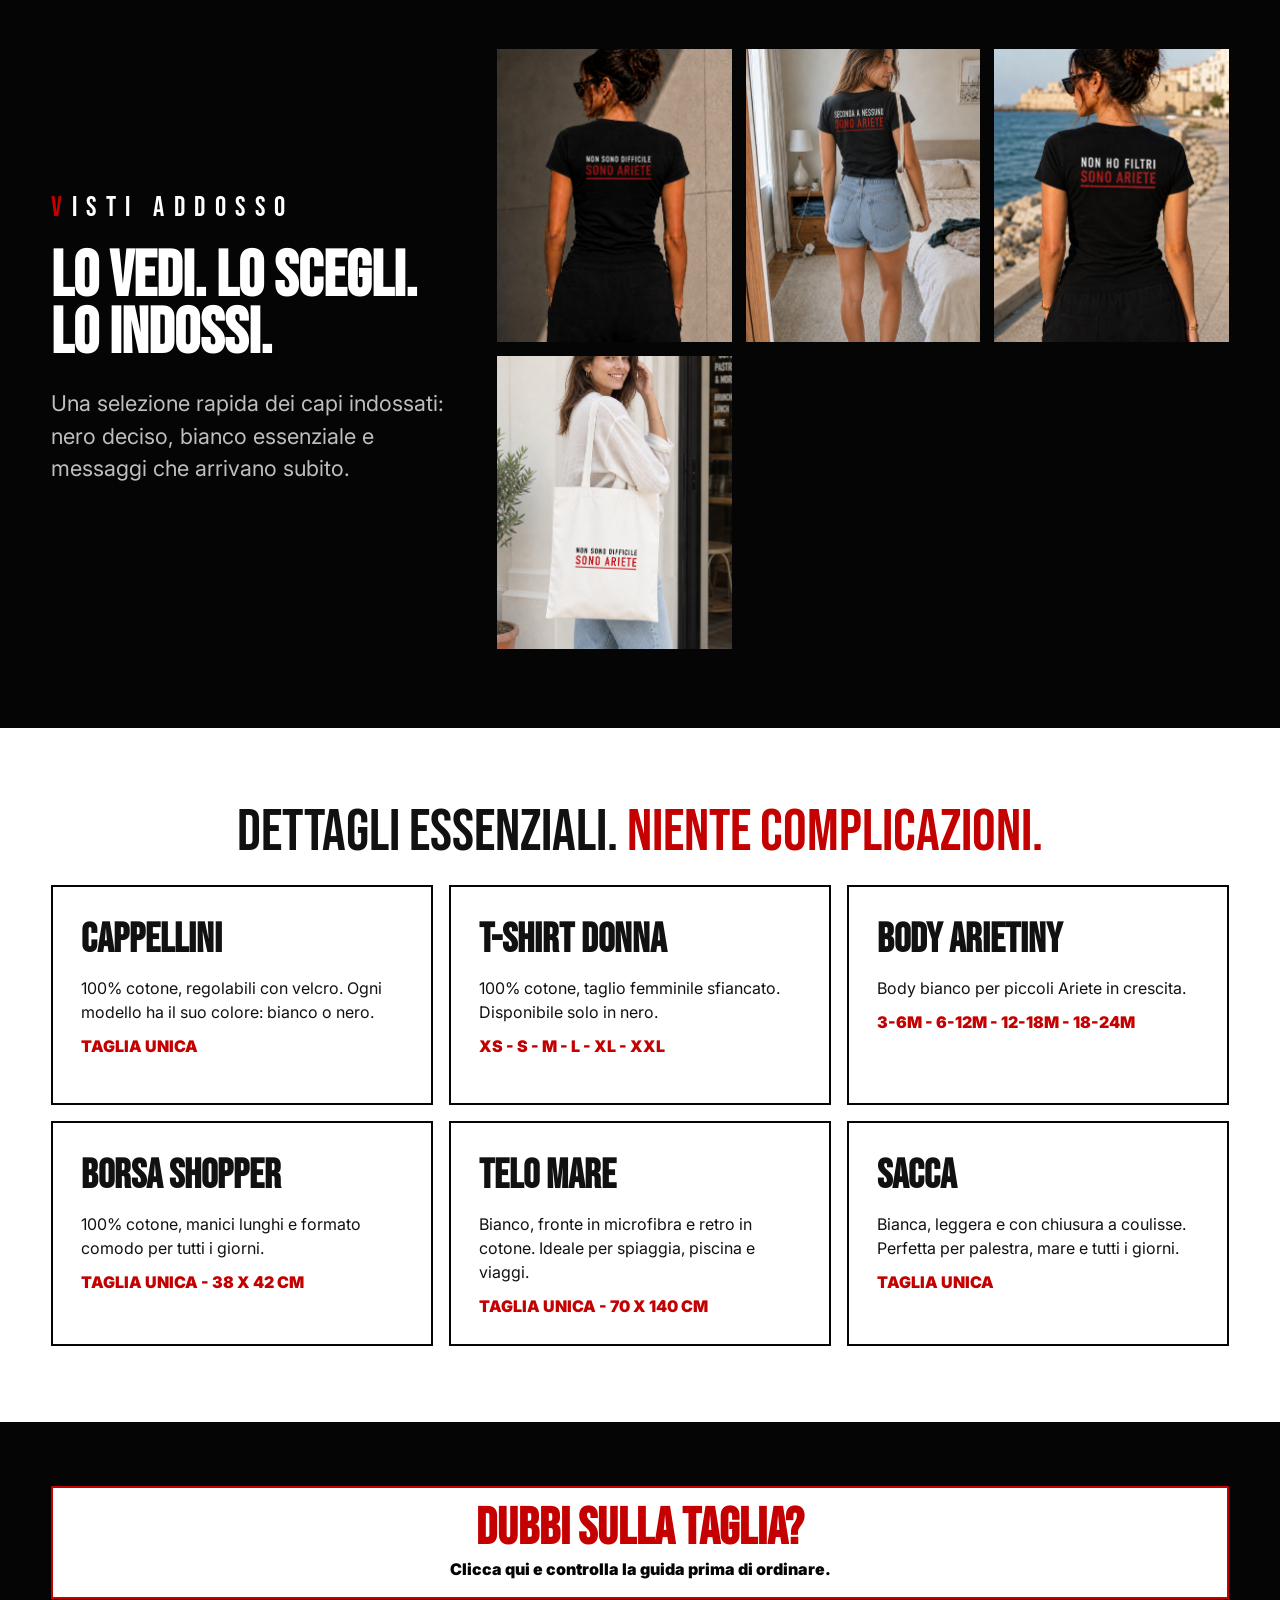
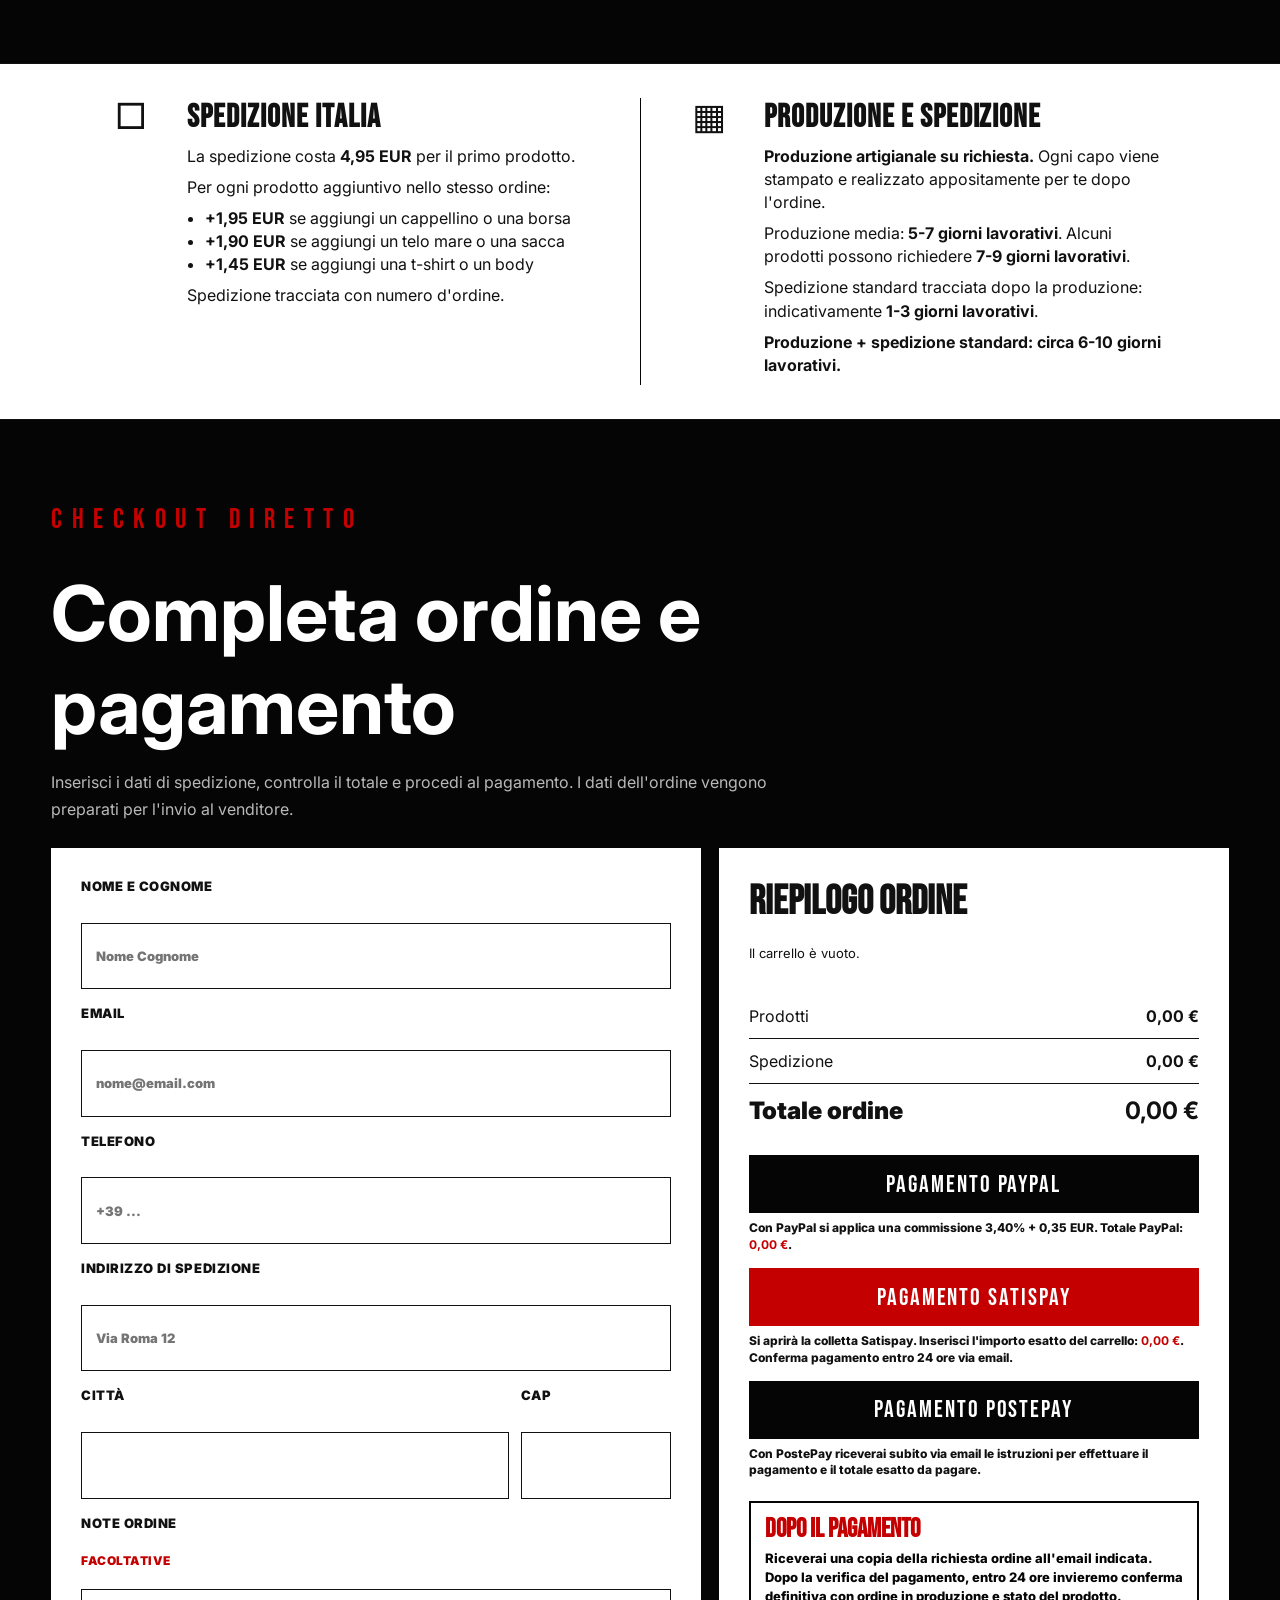
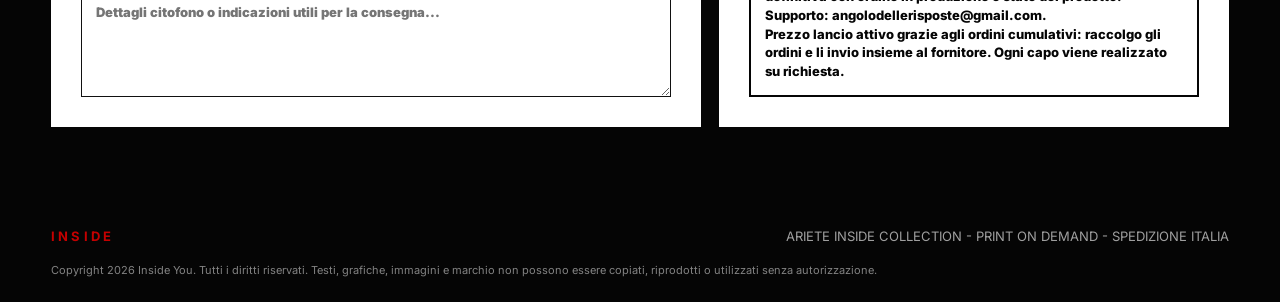
==== commit c90f15f1: "Add files via upload" ====
--- a/index.html
+++ b/index.html
@@ -14,7 +14,7 @@
       href="https://fonts.googleapis.com/css2?family=Bebas+Neue&family=Inter:wght@400;600;700;800;900&display=swap"
       rel="stylesheet"
     />
-    <link rel="stylesheet" href="./styles.css?v=34" />
+    <link rel="stylesheet" href="./styles.css?v=35" />
   </head>
   <body>
     <header class="topbar">
@@ -35,8 +35,8 @@
         <div class="social-copy">
           <img class="hero-logo" src="./inside-logo-original.png" alt="Inside" />
           <p class="collection-label">Ariete Inside Collection</p>
-          <h1>Per chi non deve spiegarsi troppo.</h1>
-          <p class="hero-claim">Non &egrave; un segno, &egrave; uno stile di vita.</p>
+          <h1>Non &egrave; un segno. &Egrave; uno stile di vita.</h1>
+          <p class="hero-claim">La collection per chi vive l'Ariete addosso, non solo nell'oroscopo.</p>
           <p>
             T-shirt, body Arietiny, borse, sacca, telo mare e cappellini prodotti su ordinazione.
             Scegli, aggiungi al carrello e completa l'ordine in pochi passaggi.
@@ -59,6 +59,23 @@
         <div class="hero-stack hero-feature" aria-label="Foto prodotti Ariete Inside">
           <img src="./hero-ariete-collection.png" alt="Collezione Ariete Inside indossata" />
         </div>
+      </section>
+
+      <section class="authenticity-block" aria-label="Messaggio da Ariete ad Ariete">
+        <p class="collection-label">Da Ariete ad Ariete</p>
+        <h2>Questa maglietta non nasce da un brand.</h2>
+        <p>
+          Nasce da un capo che avevo creato per me, per indossare qualcosa che mi rappresentasse davvero.
+          Poi &egrave; diventata virale e avete iniziato a scrivermi da ogni parte: &ldquo;la voglio anch'io&rdquo;.
+        </p>
+        <p>
+          Ho cercato un fornitore italiano affidabile, materiali di qualit&agrave;, stampa su richiesta e spedizione tracciata.
+          Non volevo fare una cosa a caso. Volevo farla bene.
+        </p>
+        <p class="authenticity-closing">
+          Questa &egrave; una piccola collection nata da voi, Arieti veri. Domani chiss&agrave;:
+          magari sar&agrave; il primo brand pensato per chi vive il proprio segno come uno stile di vita.
+        </p>
       </section>
 
       <section class="collection bestseller-section" id="bestseller">
@@ -395,6 +412,10 @@
                 entro 24 ore invieremo conferma definitiva con ordine in produzione e stato del prodotto.
                 Supporto: angolodellerisposte@gmail.com.
               </p>
+              <p>
+                Prezzo lancio attivo grazie agli ordini cumulativi: raccolgo gli ordini e li invio insieme al fornitore.
+                Ogni capo viene realizzato su richiesta.
+              </p>
             </div>
           </aside>
         </div>
@@ -421,6 +442,9 @@
           Dopo il pagamento, controlleremo tutto e riceverai entro 24 ore una mail con lo stato dell'ordine.
         </p>
         <p>
+          Questo prezzo lancio &egrave; possibile grazie agli ordini cumulativi: raccolgo gli ordini e li invio insieme al fornitore.
+        </p>
+        <p>
           Produzione e spedizione tracciata richiedono indicativamente 6-10 giorni lavorativi.
         </p>
         <div class="order-notice-actions">
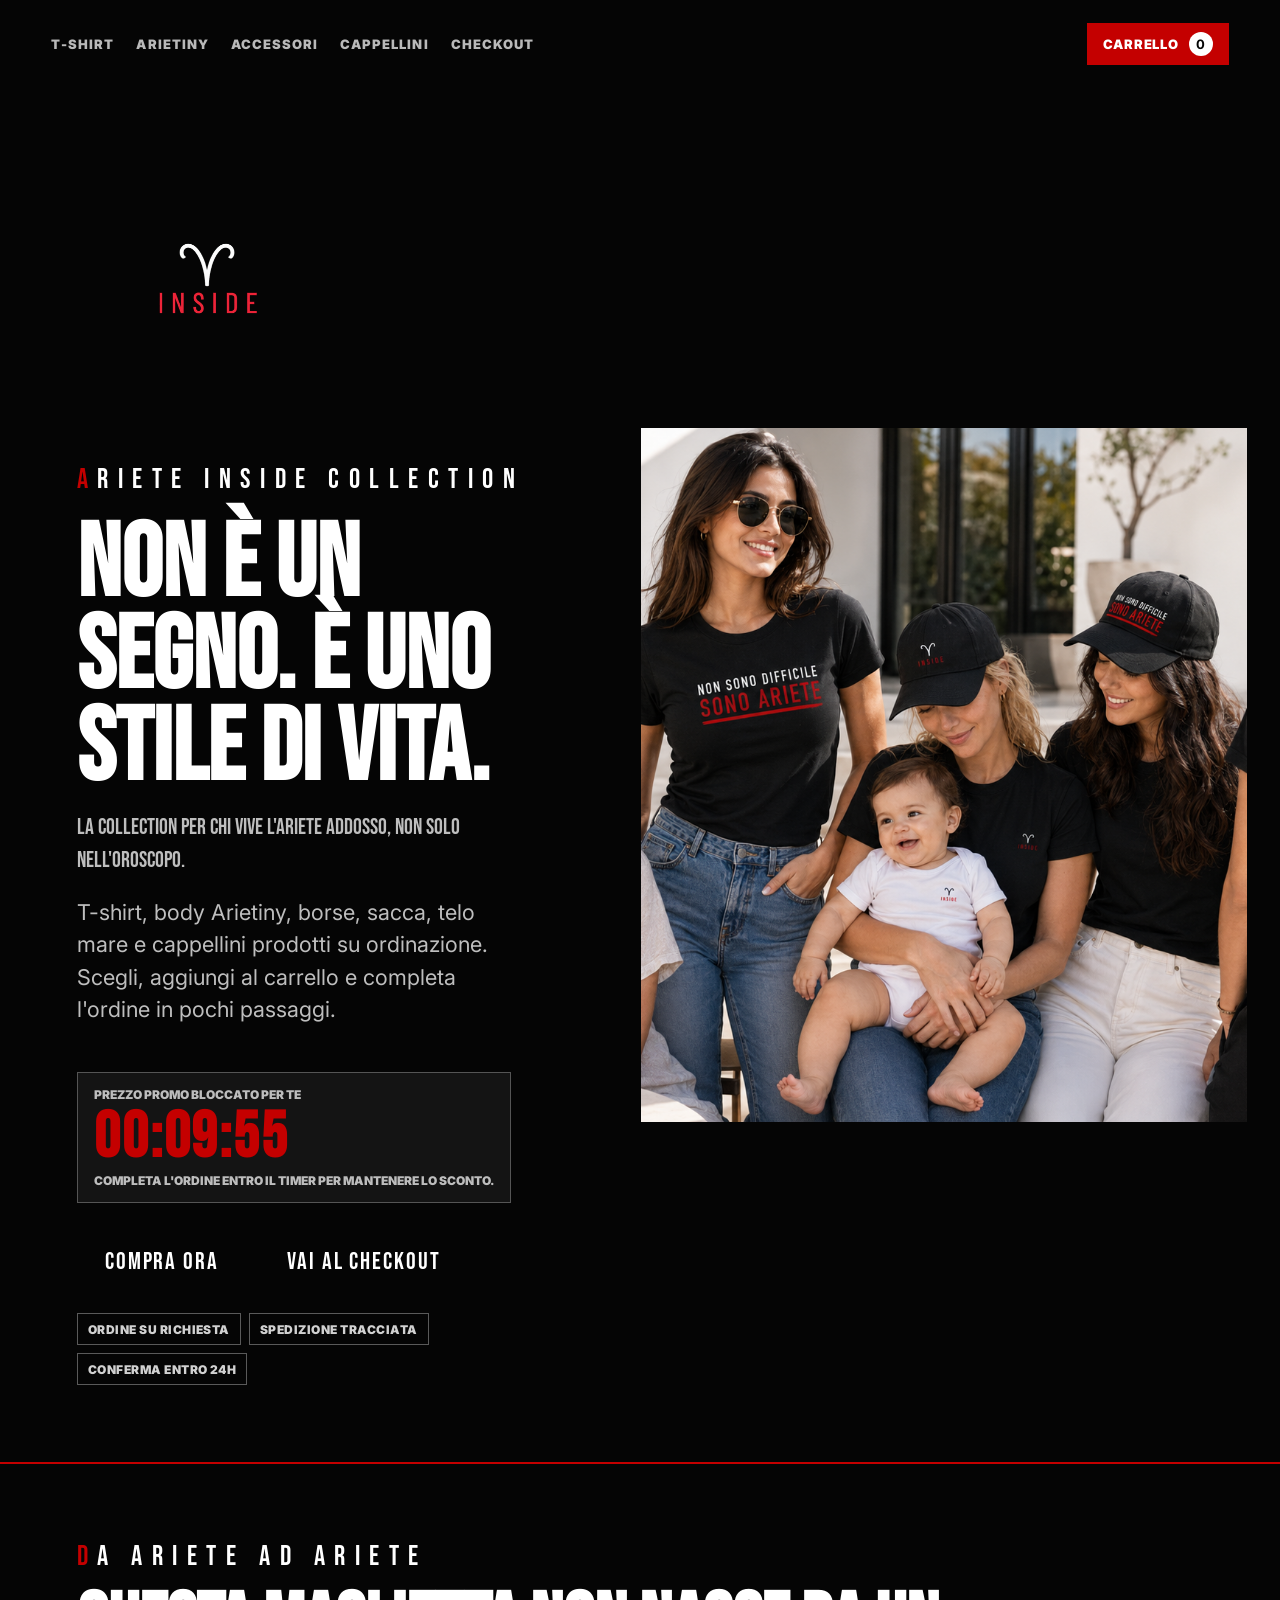
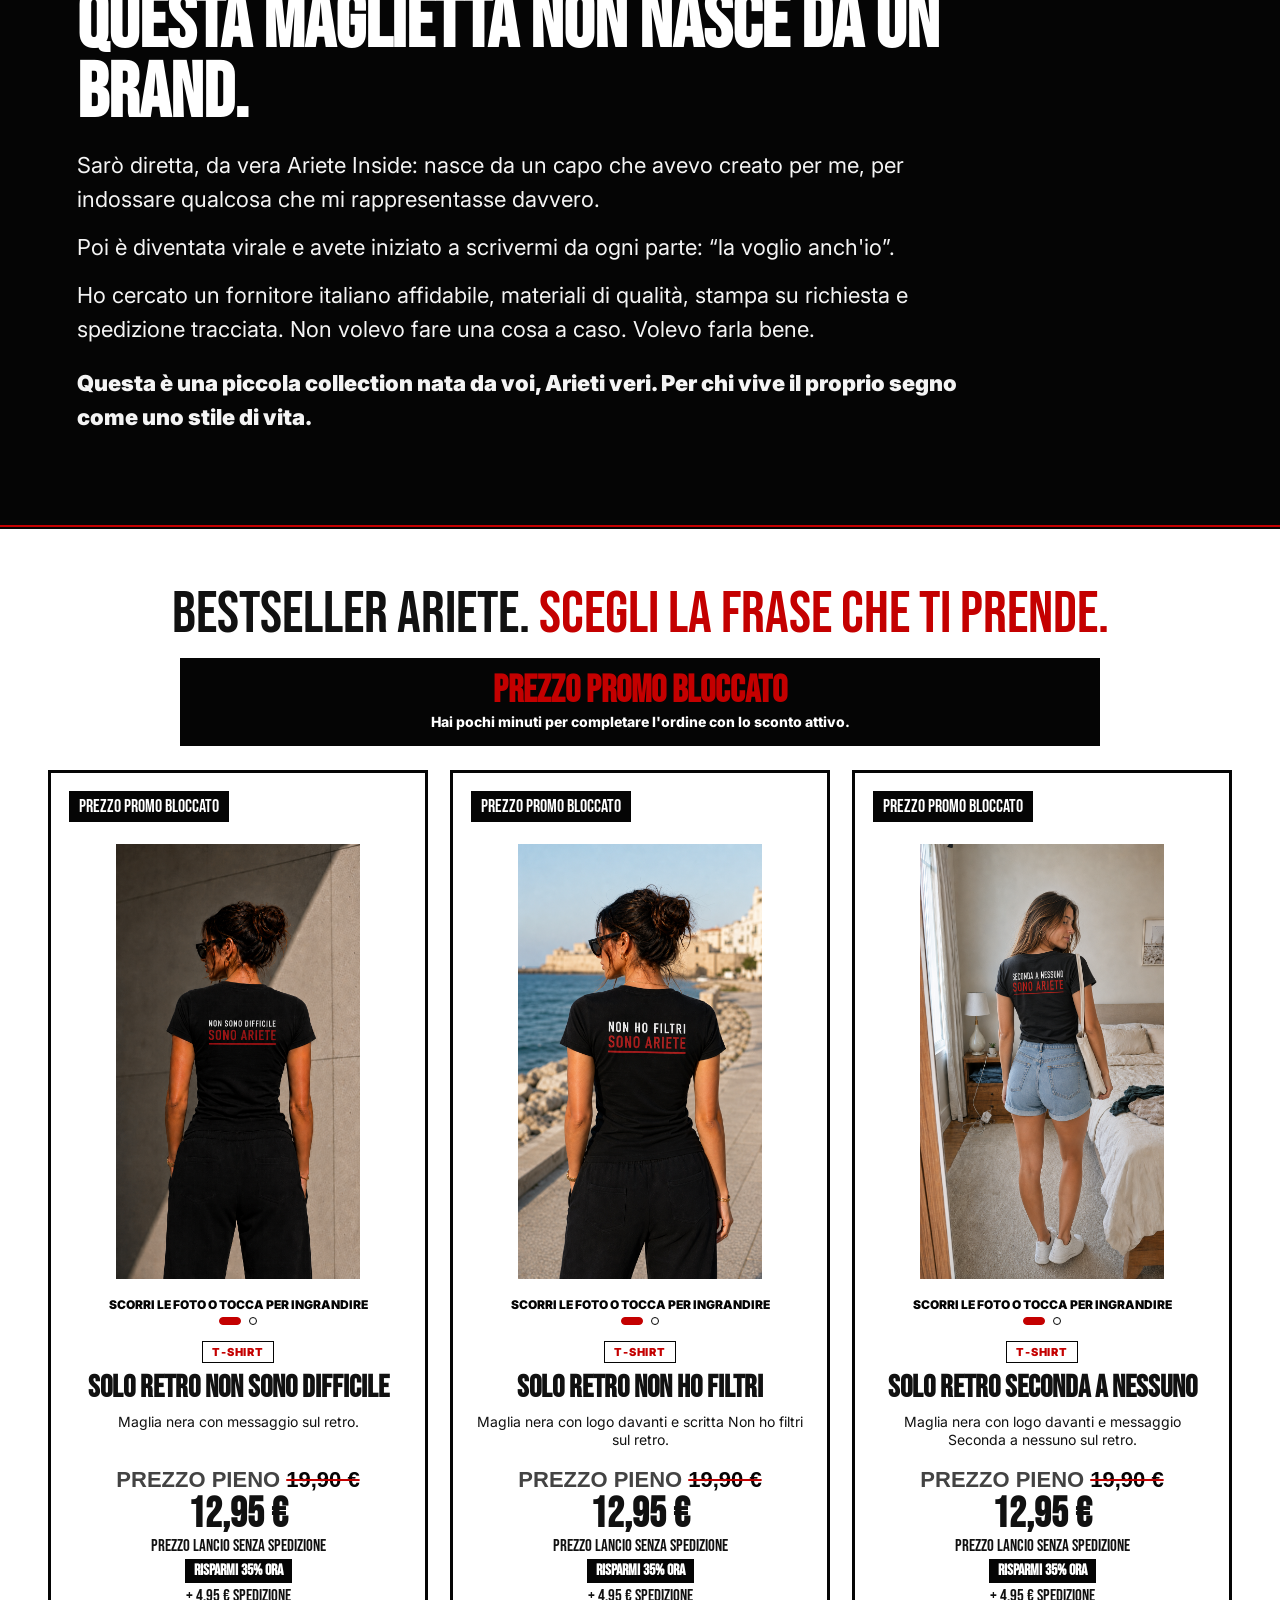
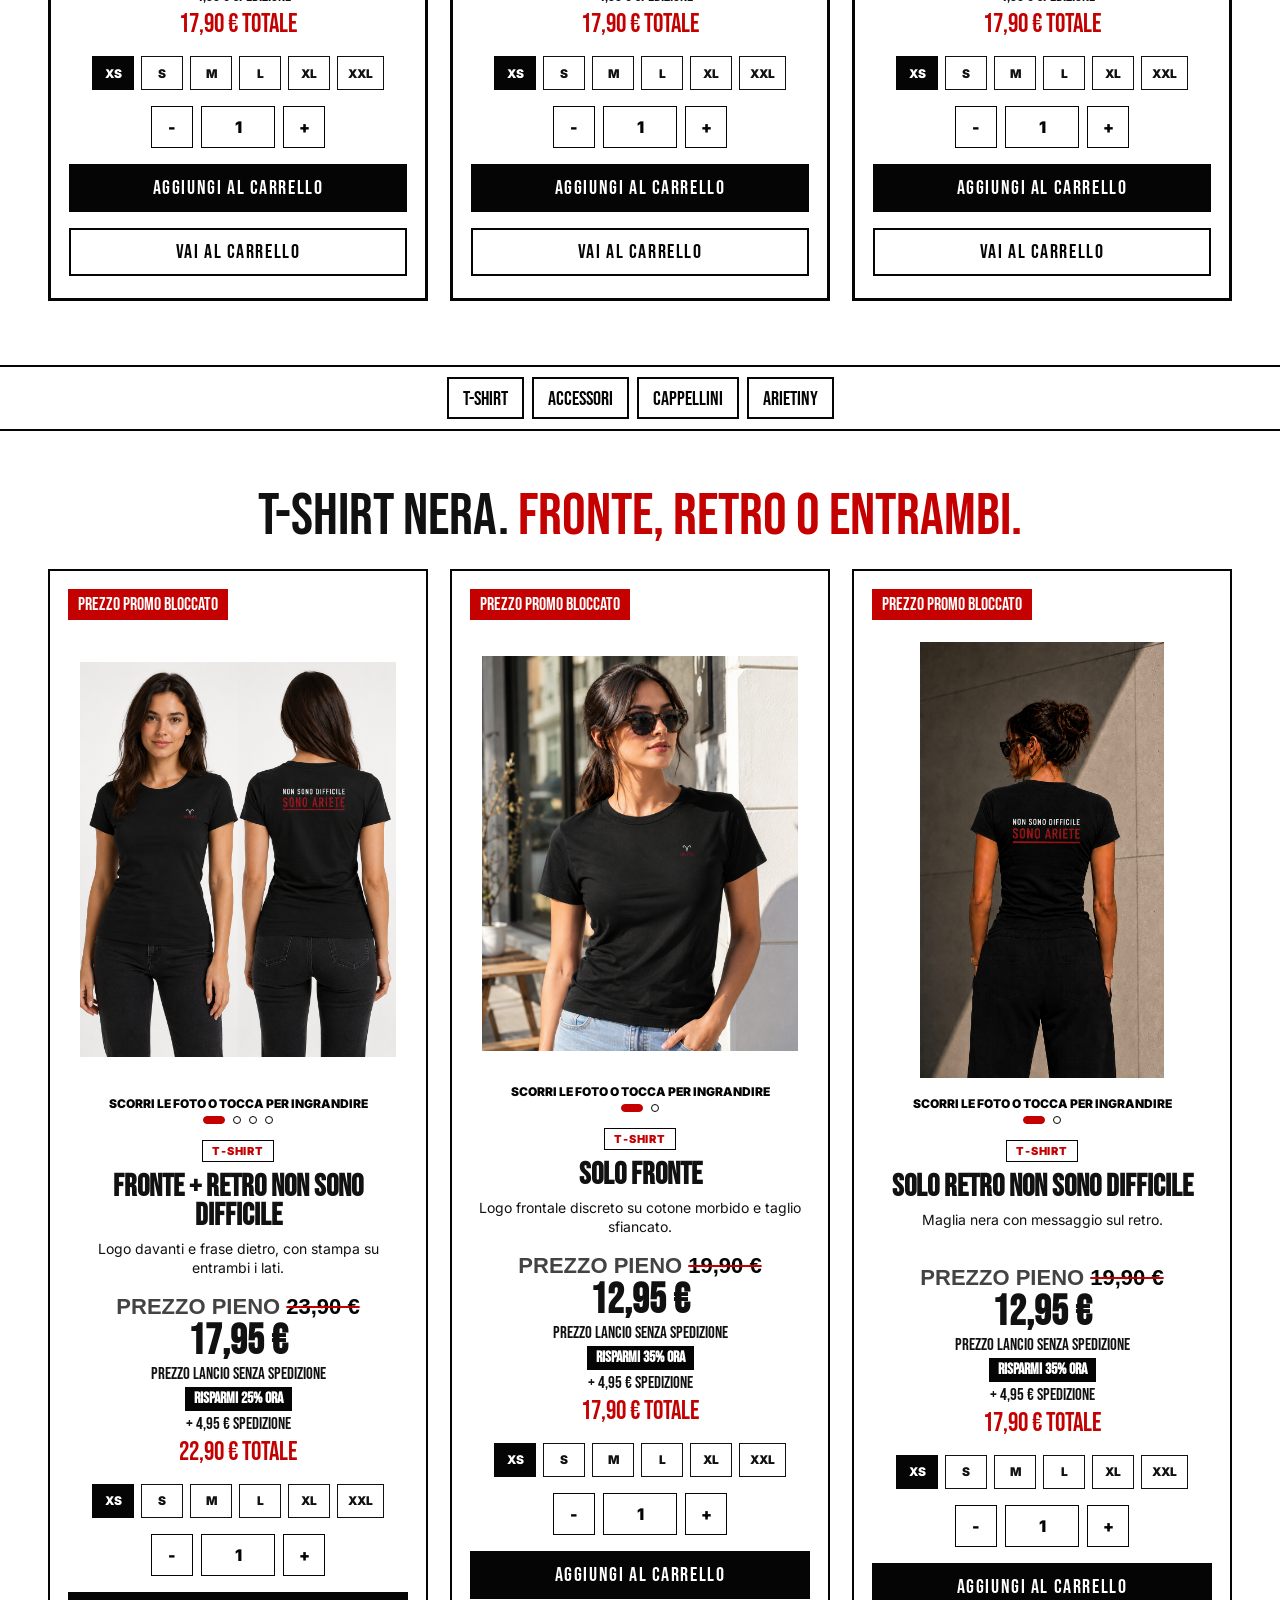
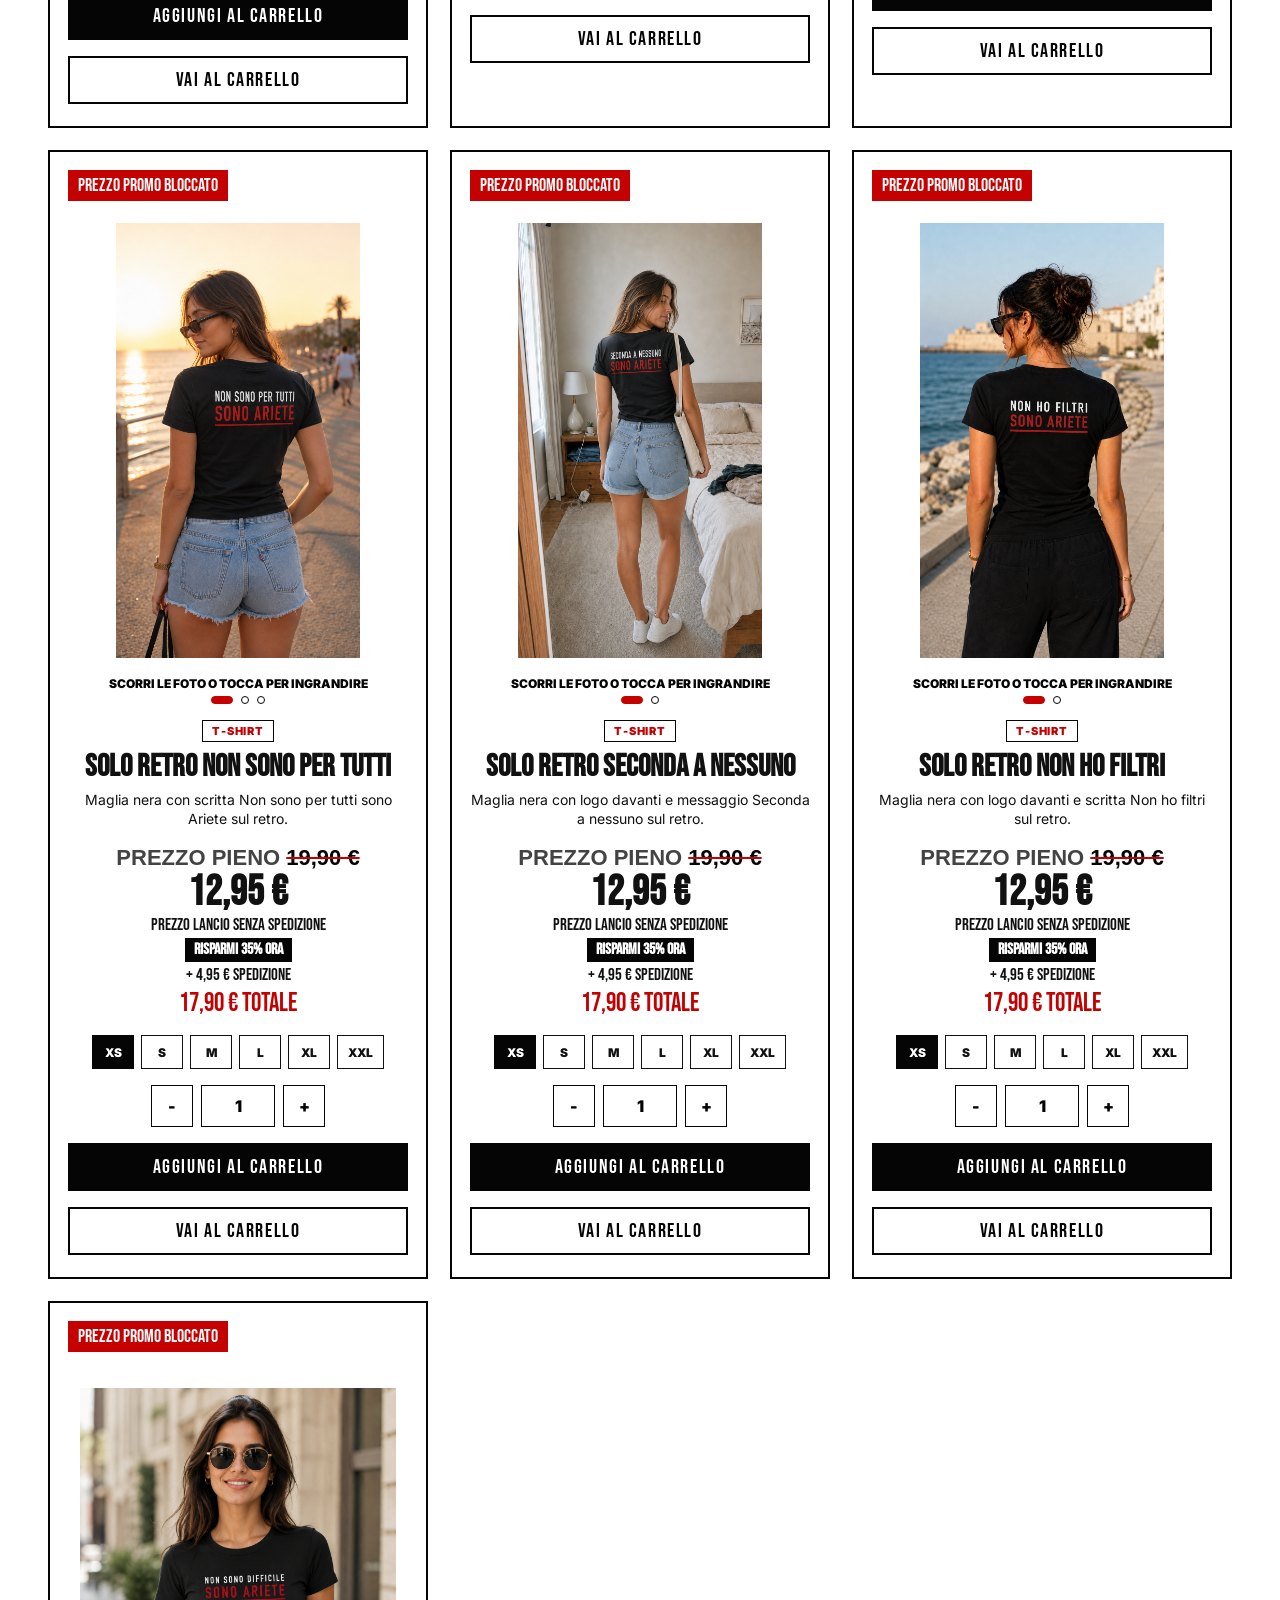
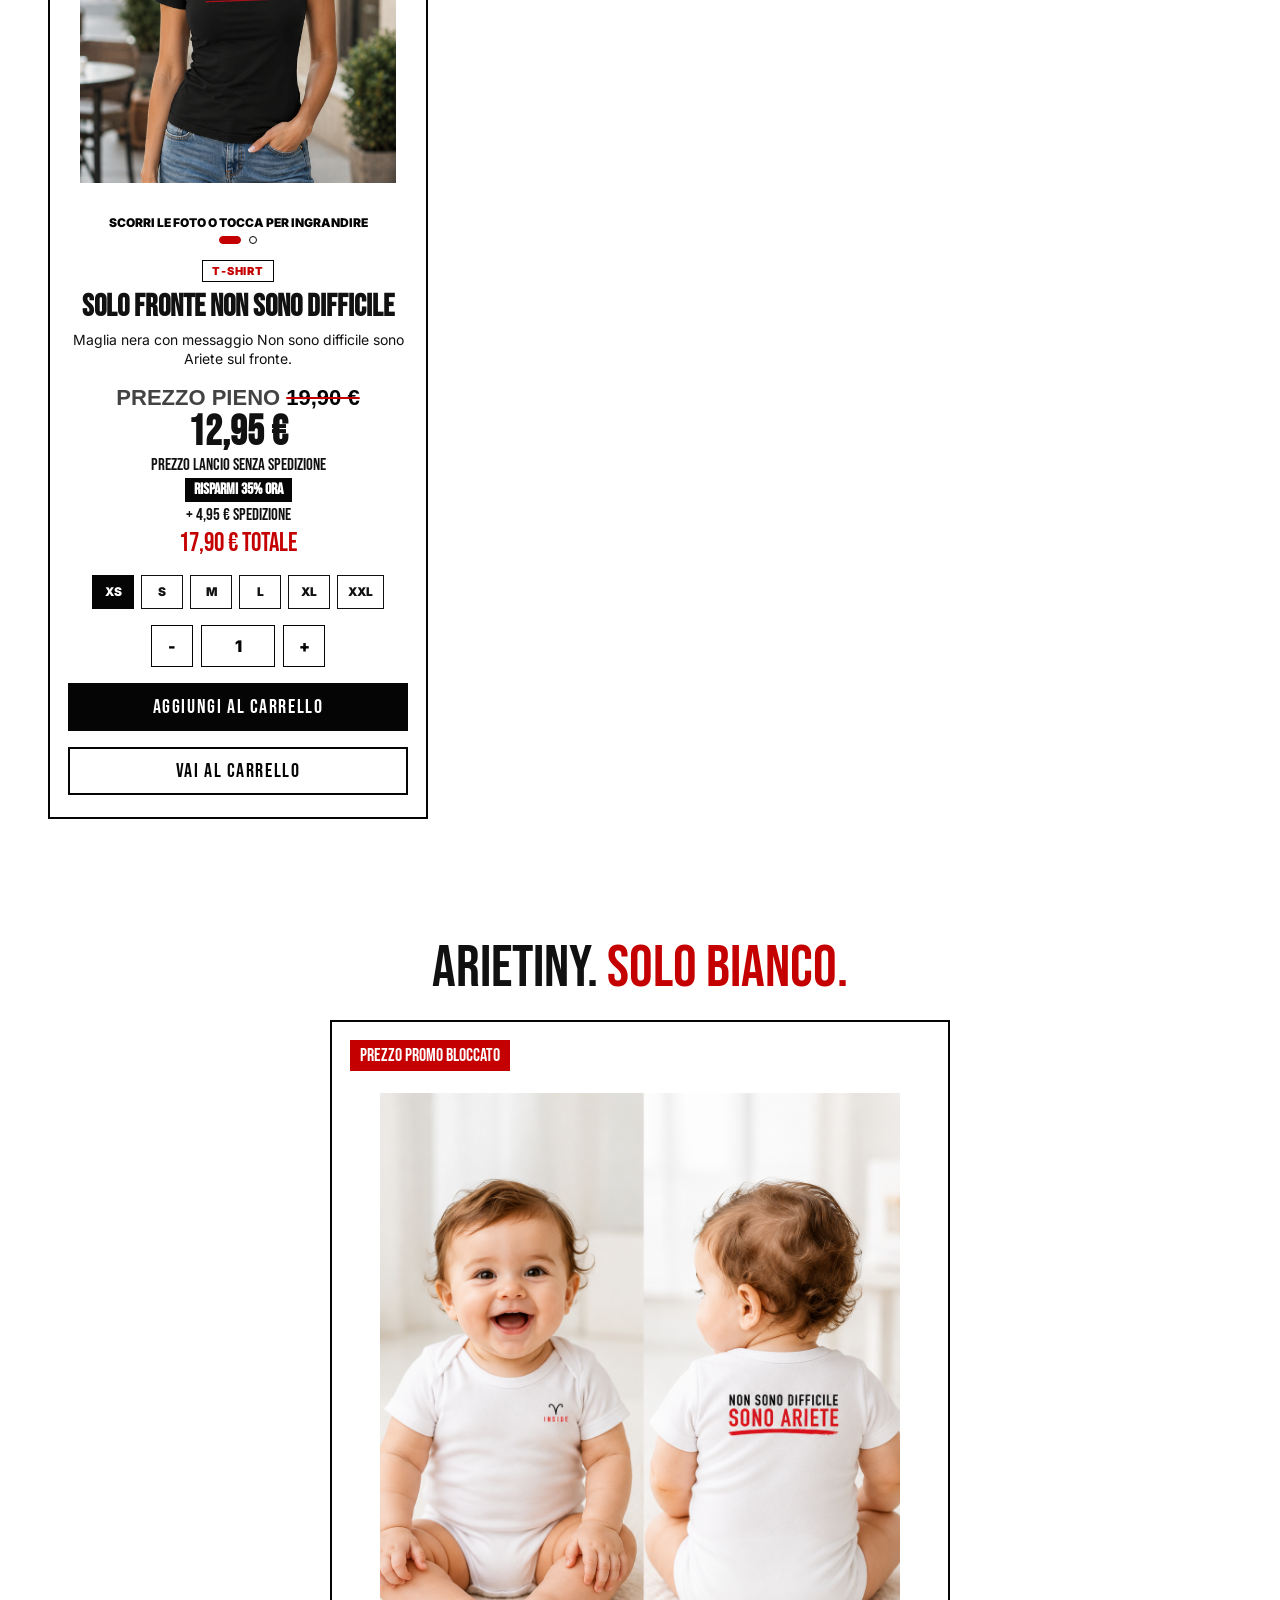
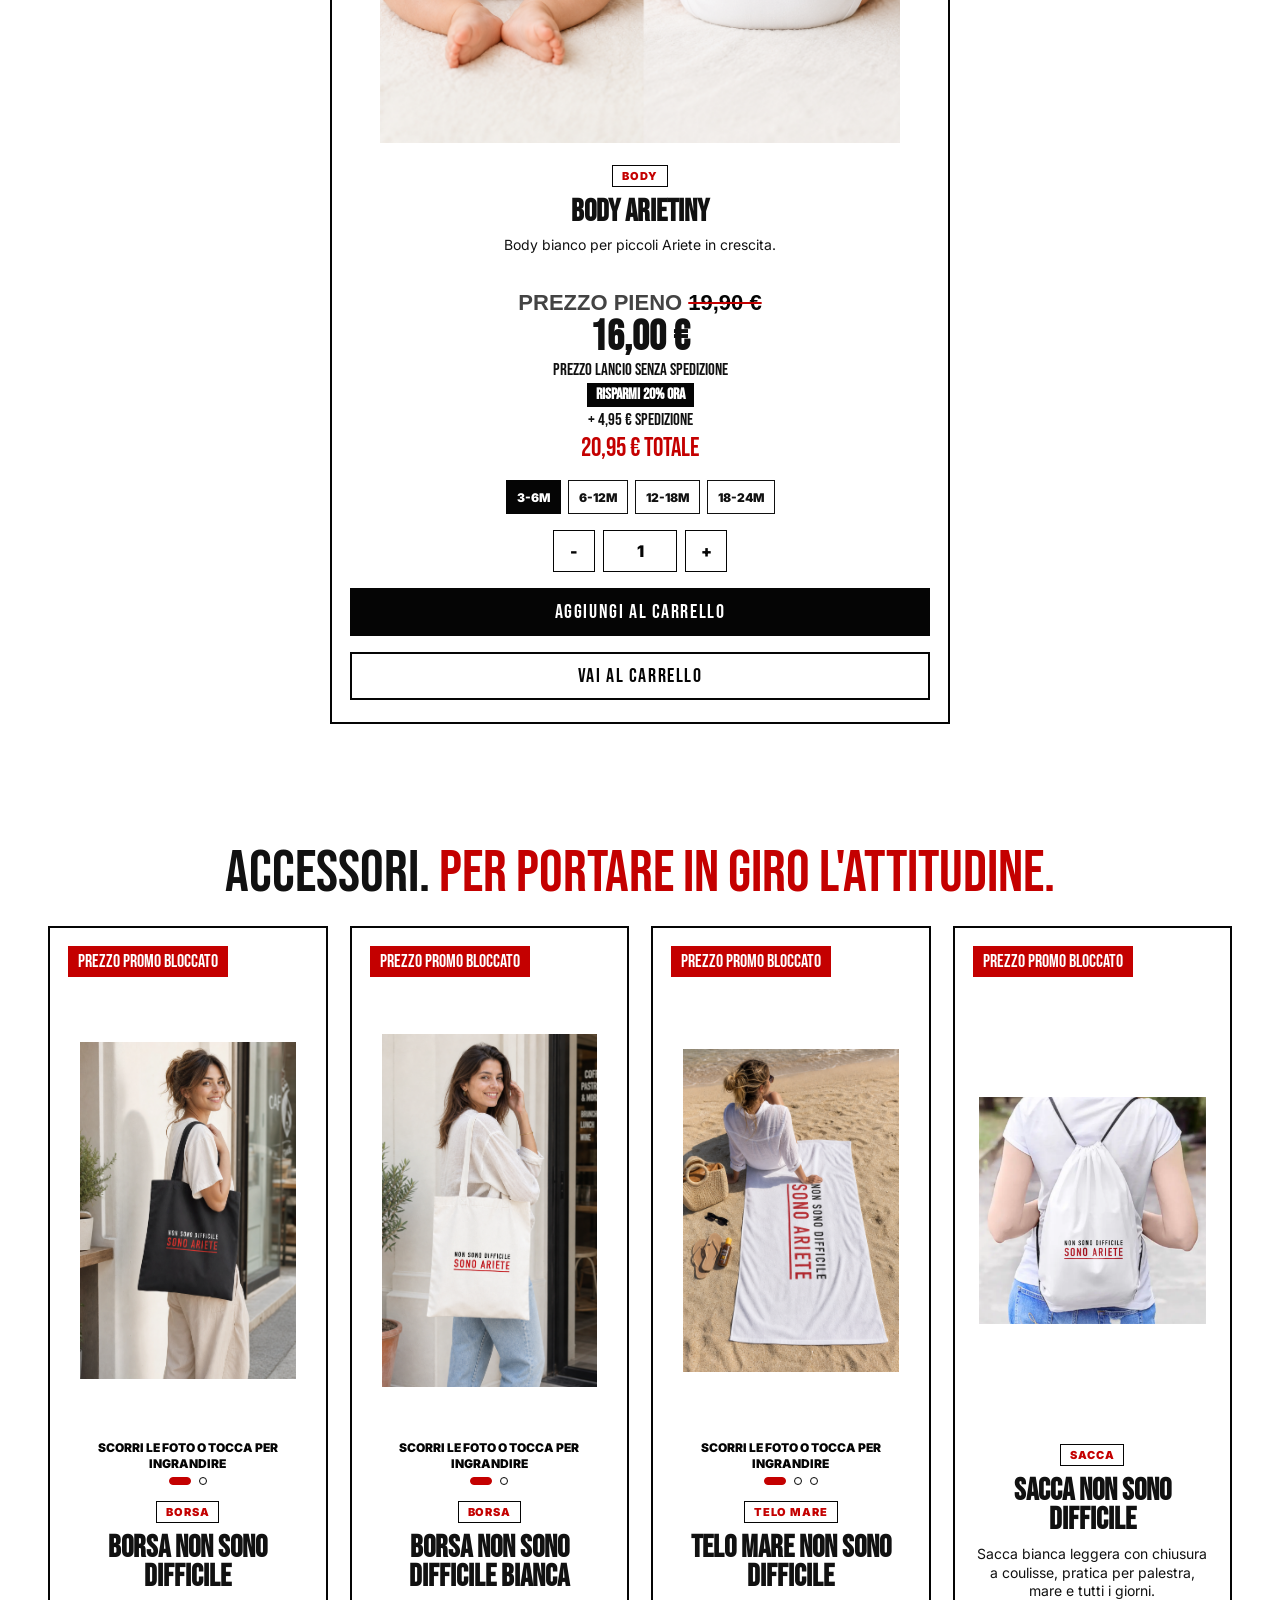
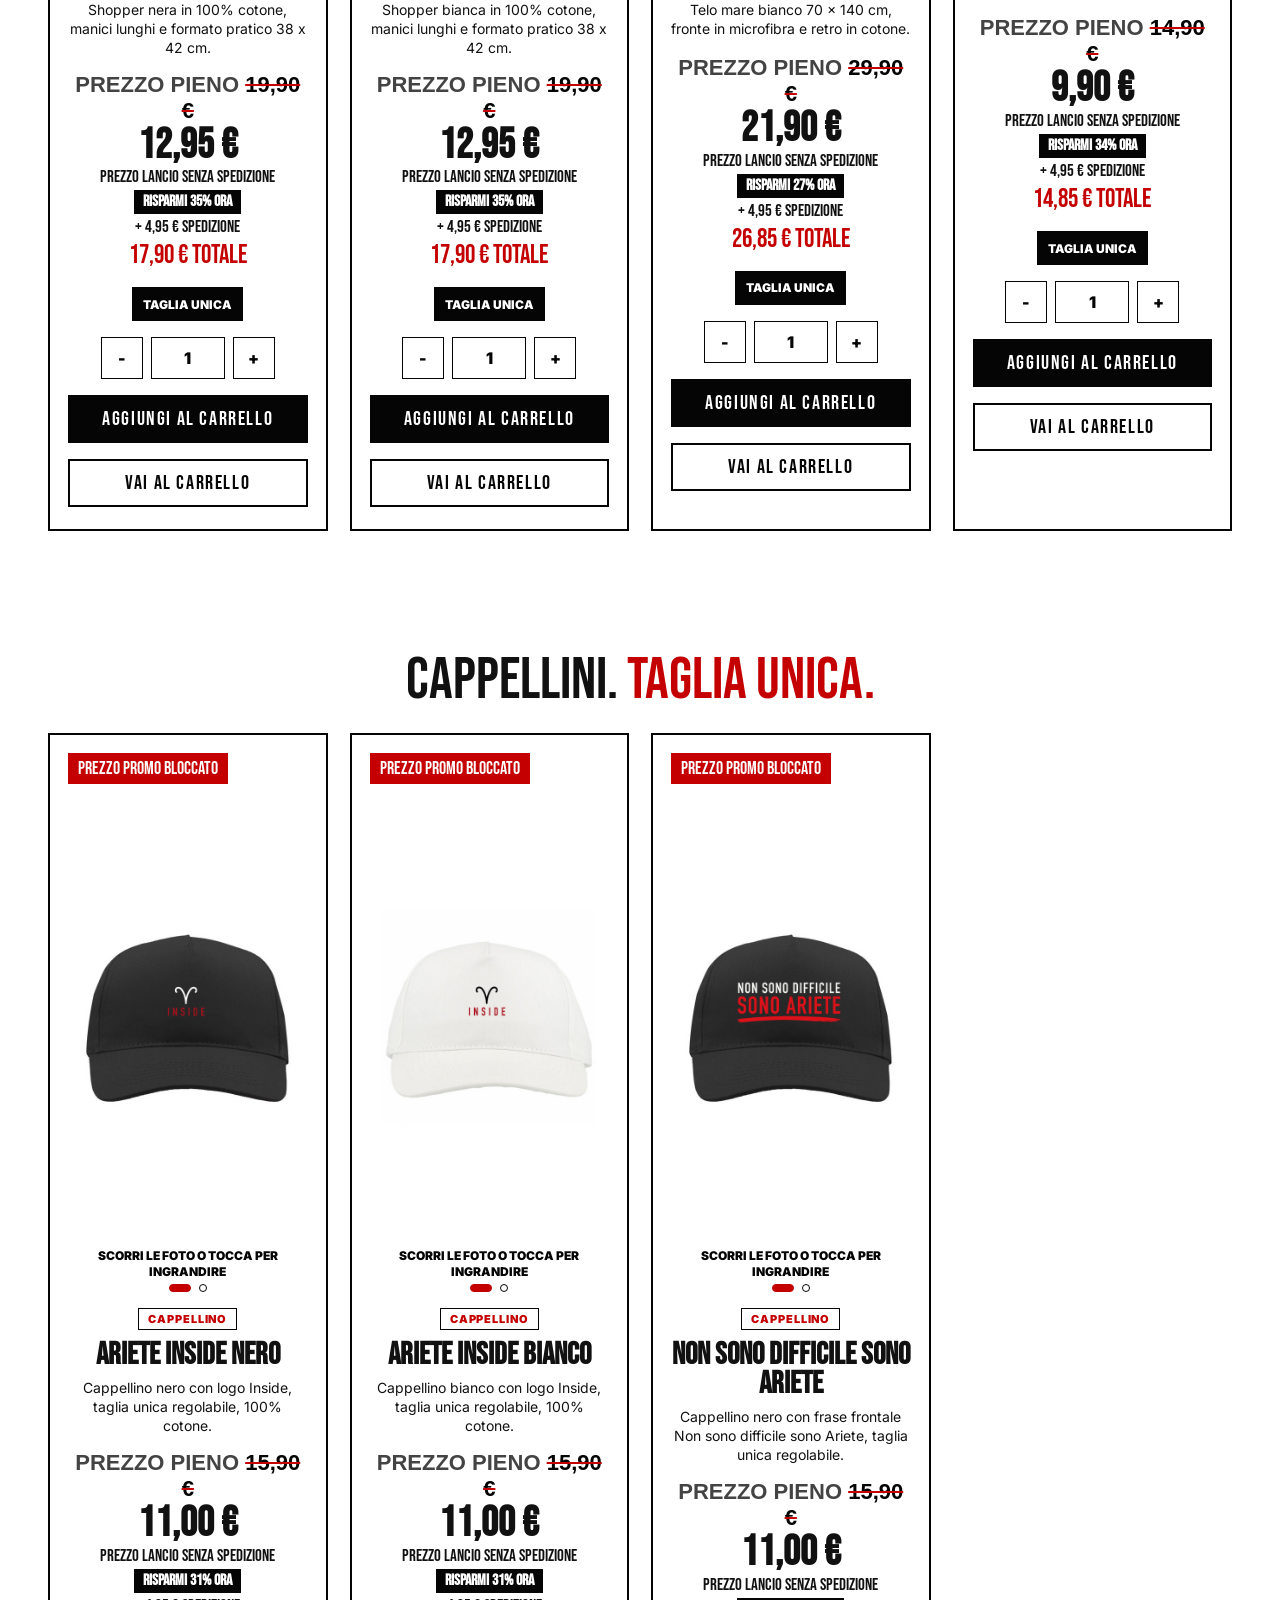
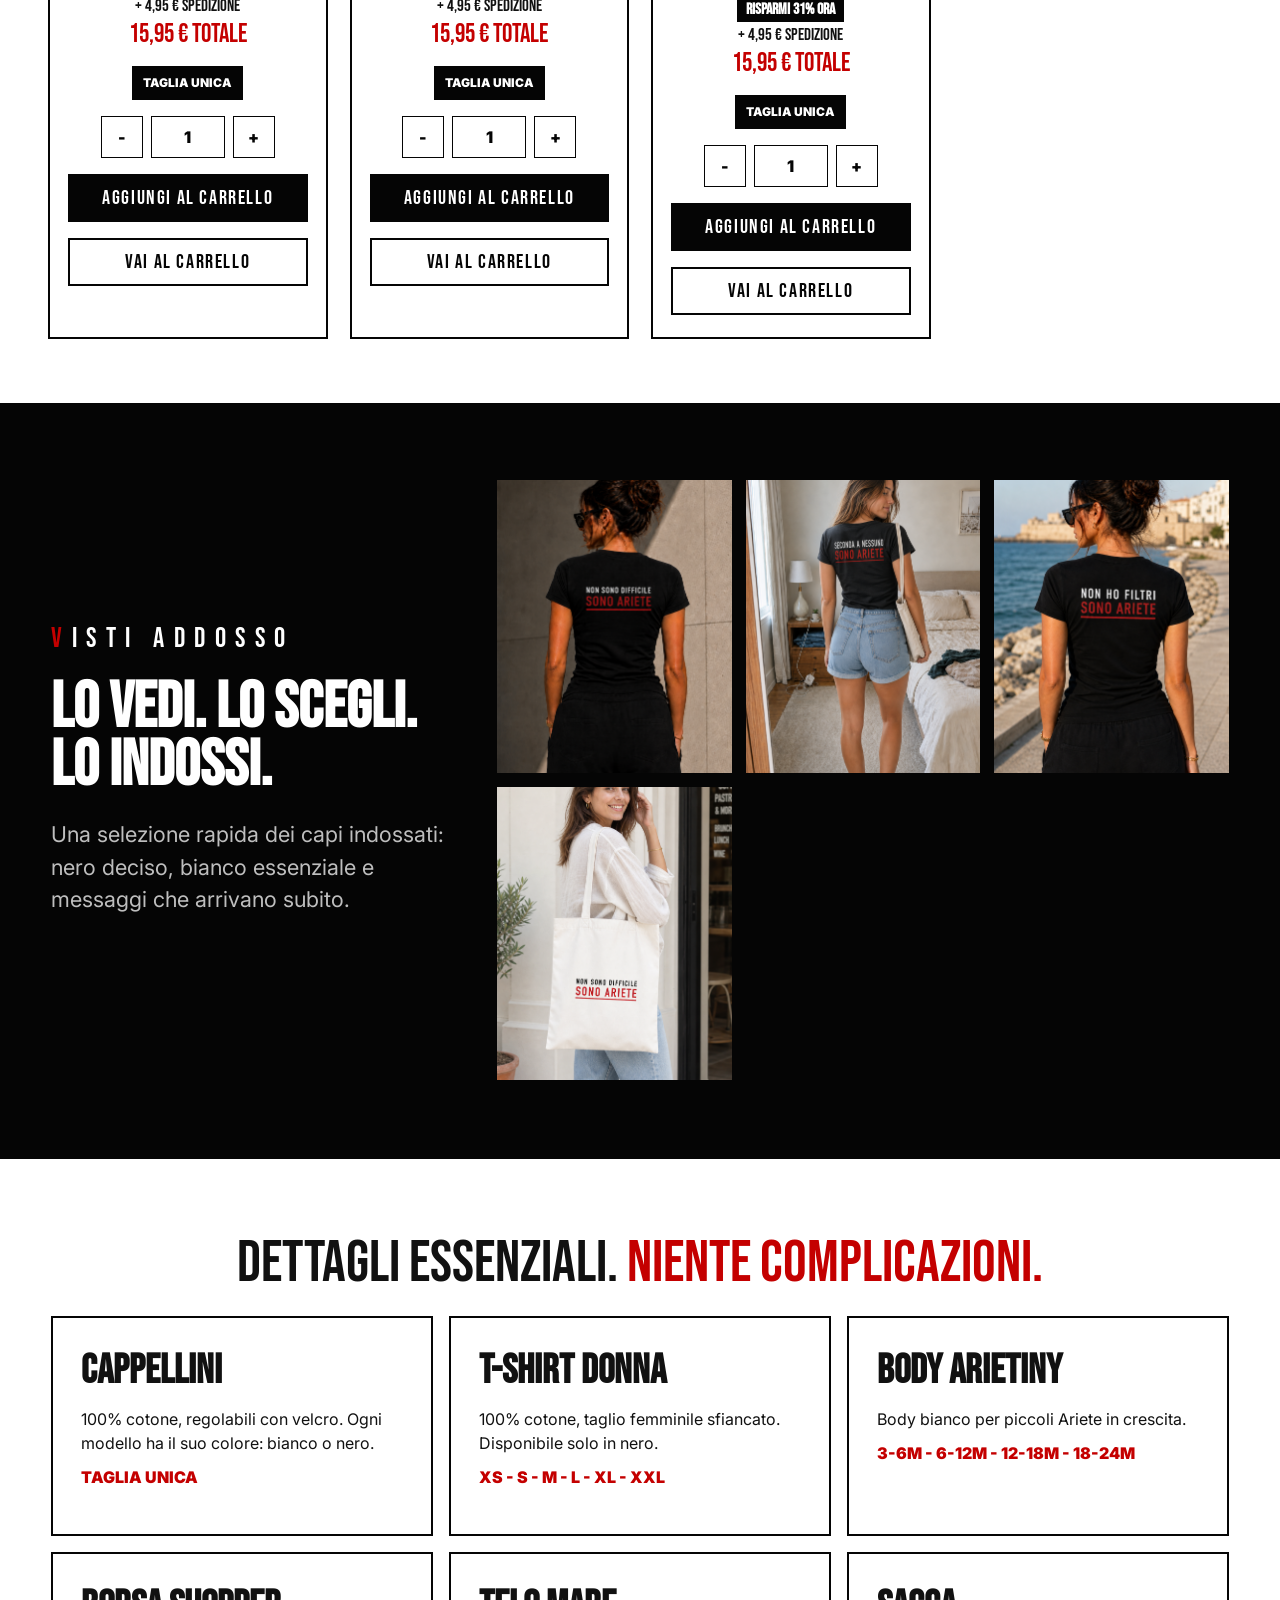
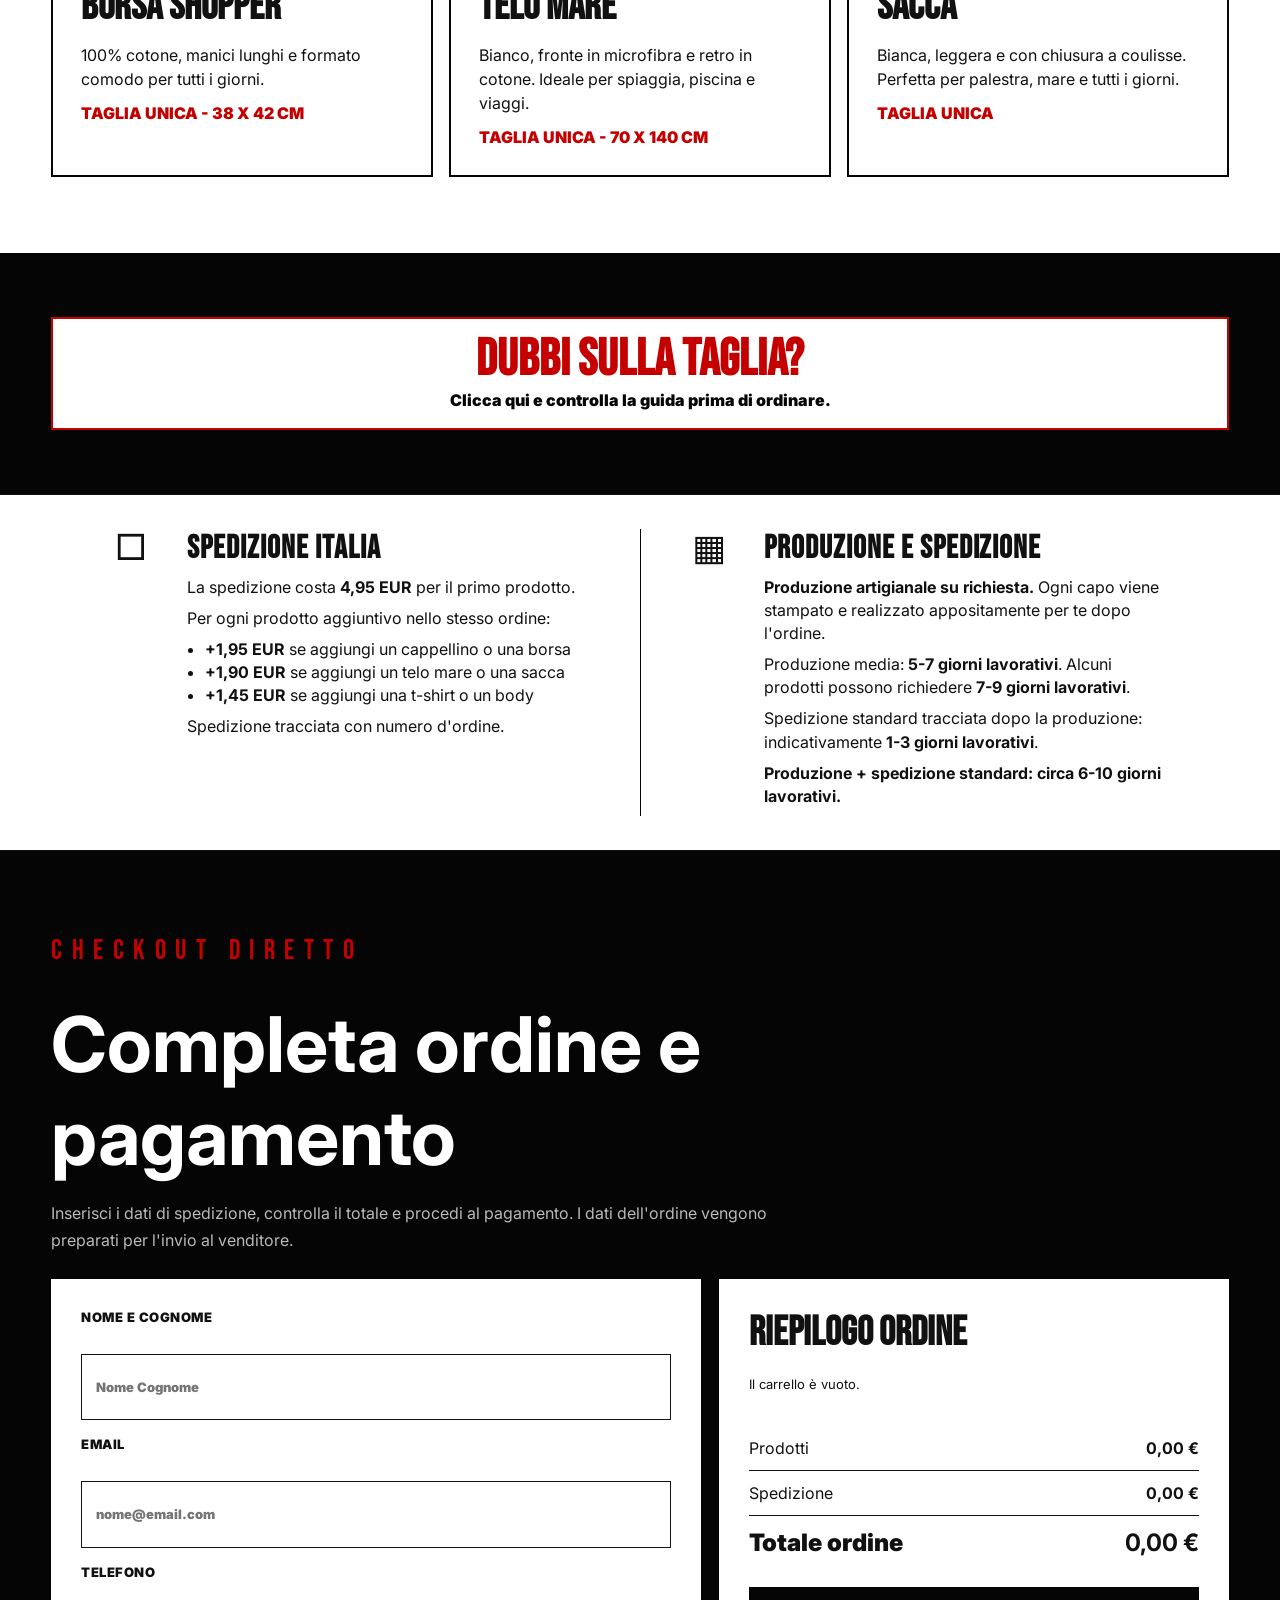
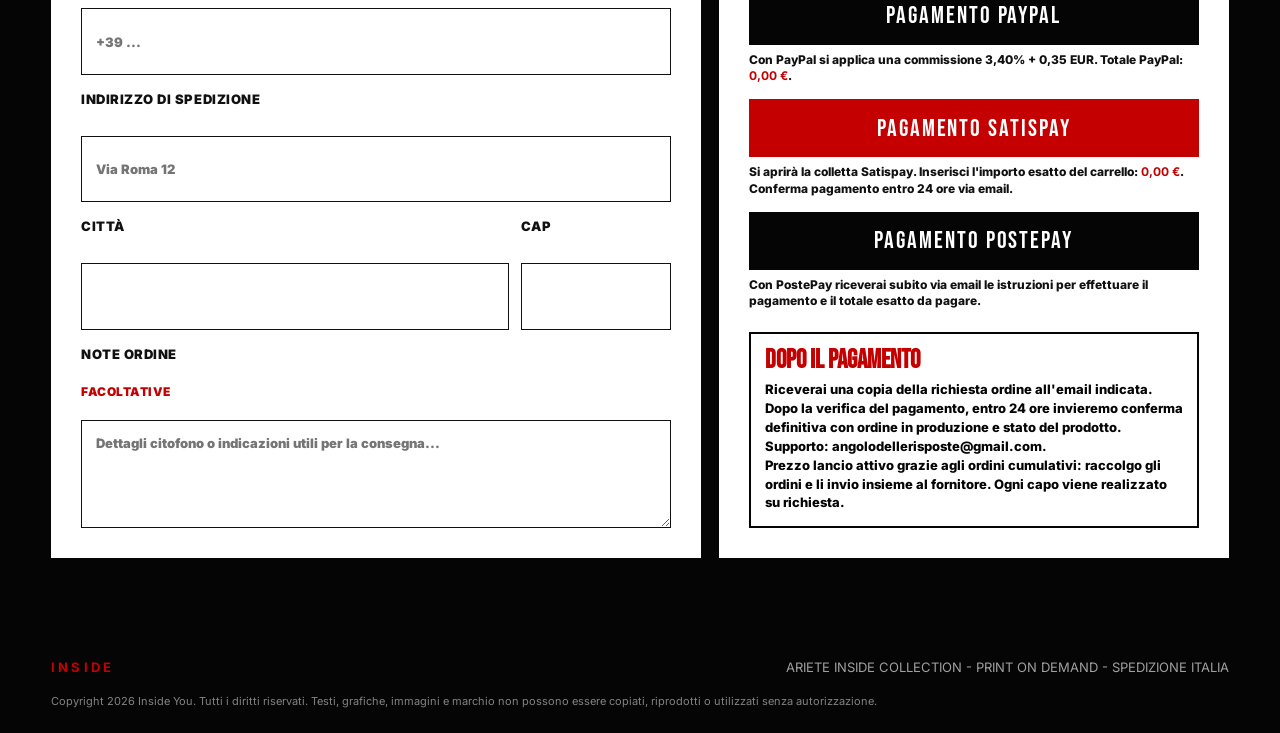
==== commit 2281bb55: "Add files via upload" ====
--- a/index.html
+++ b/index.html
@@ -14,7 +14,7 @@
       href="https://fonts.googleapis.com/css2?family=Bebas+Neue&family=Inter:wght@400;600;700;800;900&display=swap"
       rel="stylesheet"
     />
-    <link rel="stylesheet" href="./styles.css?v=35" />
+    <link rel="stylesheet" href="./styles.css?v=36" />
   </head>
   <body>
     <header class="topbar">
@@ -65,7 +65,10 @@
         <p class="collection-label">Da Ariete ad Ariete</p>
         <h2>Questa maglietta non nasce da un brand.</h2>
         <p>
-          Nasce da un capo che avevo creato per me, per indossare qualcosa che mi rappresentasse davvero.
+          Sar&ograve; diretta, da vera Ariete Inside: nasce da un capo che avevo creato per me,
+          per indossare qualcosa che mi rappresentasse davvero.
+        </p>
+        <p>
           Poi &egrave; diventata virale e avete iniziato a scrivermi da ogni parte: &ldquo;la voglio anch'io&rdquo;.
         </p>
         <p>
@@ -73,8 +76,8 @@
           Non volevo fare una cosa a caso. Volevo farla bene.
         </p>
         <p class="authenticity-closing">
-          Questa &egrave; una piccola collection nata da voi, Arieti veri. Domani chiss&agrave;:
-          magari sar&agrave; il primo brand pensato per chi vive il proprio segno come uno stile di vita.
+          Questa &egrave; una piccola collection nata da voi, Arieti veri.
+          Per chi vive il proprio segno come uno stile di vita.
         </p>
       </section>
 
--- a/styles.css
+++ b/styles.css
@@ -477,6 +477,69 @@
   color: var(--red);
 }
 
+.authenticity-block {
+  padding: clamp(42px, 6vw, 76px) clamp(22px, 6vw, 92px);
+  background: var(--black);
+  color: var(--white);
+  border-top: 2px solid var(--red);
+  border-bottom: 2px solid var(--red);
+}
+
+.authenticity-block .collection-label {
+  margin-bottom: 16px;
+  color: var(--white);
+}
+
+.authenticity-block h2 {
+  max-width: 980px;
+  margin-bottom: 18px;
+  font-family: "Bebas Neue", Impact, sans-serif;
+  font-size: clamp(46px, 6vw, 92px);
+  line-height: 0.92;
+  text-transform: uppercase;
+}
+
+.authenticity-block p:not(.collection-label) {
+  max-width: 880px;
+  margin-bottom: 14px;
+  font-size: clamp(16px, 1.8vw, 22px);
+  line-height: 1.55;
+  color: #f4f4f4;
+}
+
+.authenticity-block .authenticity-closing {
+  margin-top: 20px;
+  color: var(--white);
+  font-weight: 900;
+}
+
+.landing-authenticity {
+  width: min(1120px, calc(100% - 36px));
+  margin: clamp(28px, 5vw, 66px) auto;
+  padding: clamp(34px, 5vw, 64px) clamp(22px, 5vw, 72px);
+  background: var(--white);
+  color: var(--black);
+  border-top: 2px solid var(--black);
+  border-bottom: 2px solid var(--black);
+}
+
+.landing-authenticity h2 {
+  max-width: 760px;
+  font-size: clamp(40px, 5.2vw, 72px);
+  line-height: 0.96;
+}
+
+.landing-authenticity p:not(.collection-label) {
+  max-width: 720px;
+  font-size: clamp(16px, 1.45vw, 20px);
+  line-height: 1.68;
+  color: var(--ink);
+}
+
+.landing-authenticity .authenticity-closing {
+  color: var(--red);
+}
+
 h1,
 h2,
 h3,
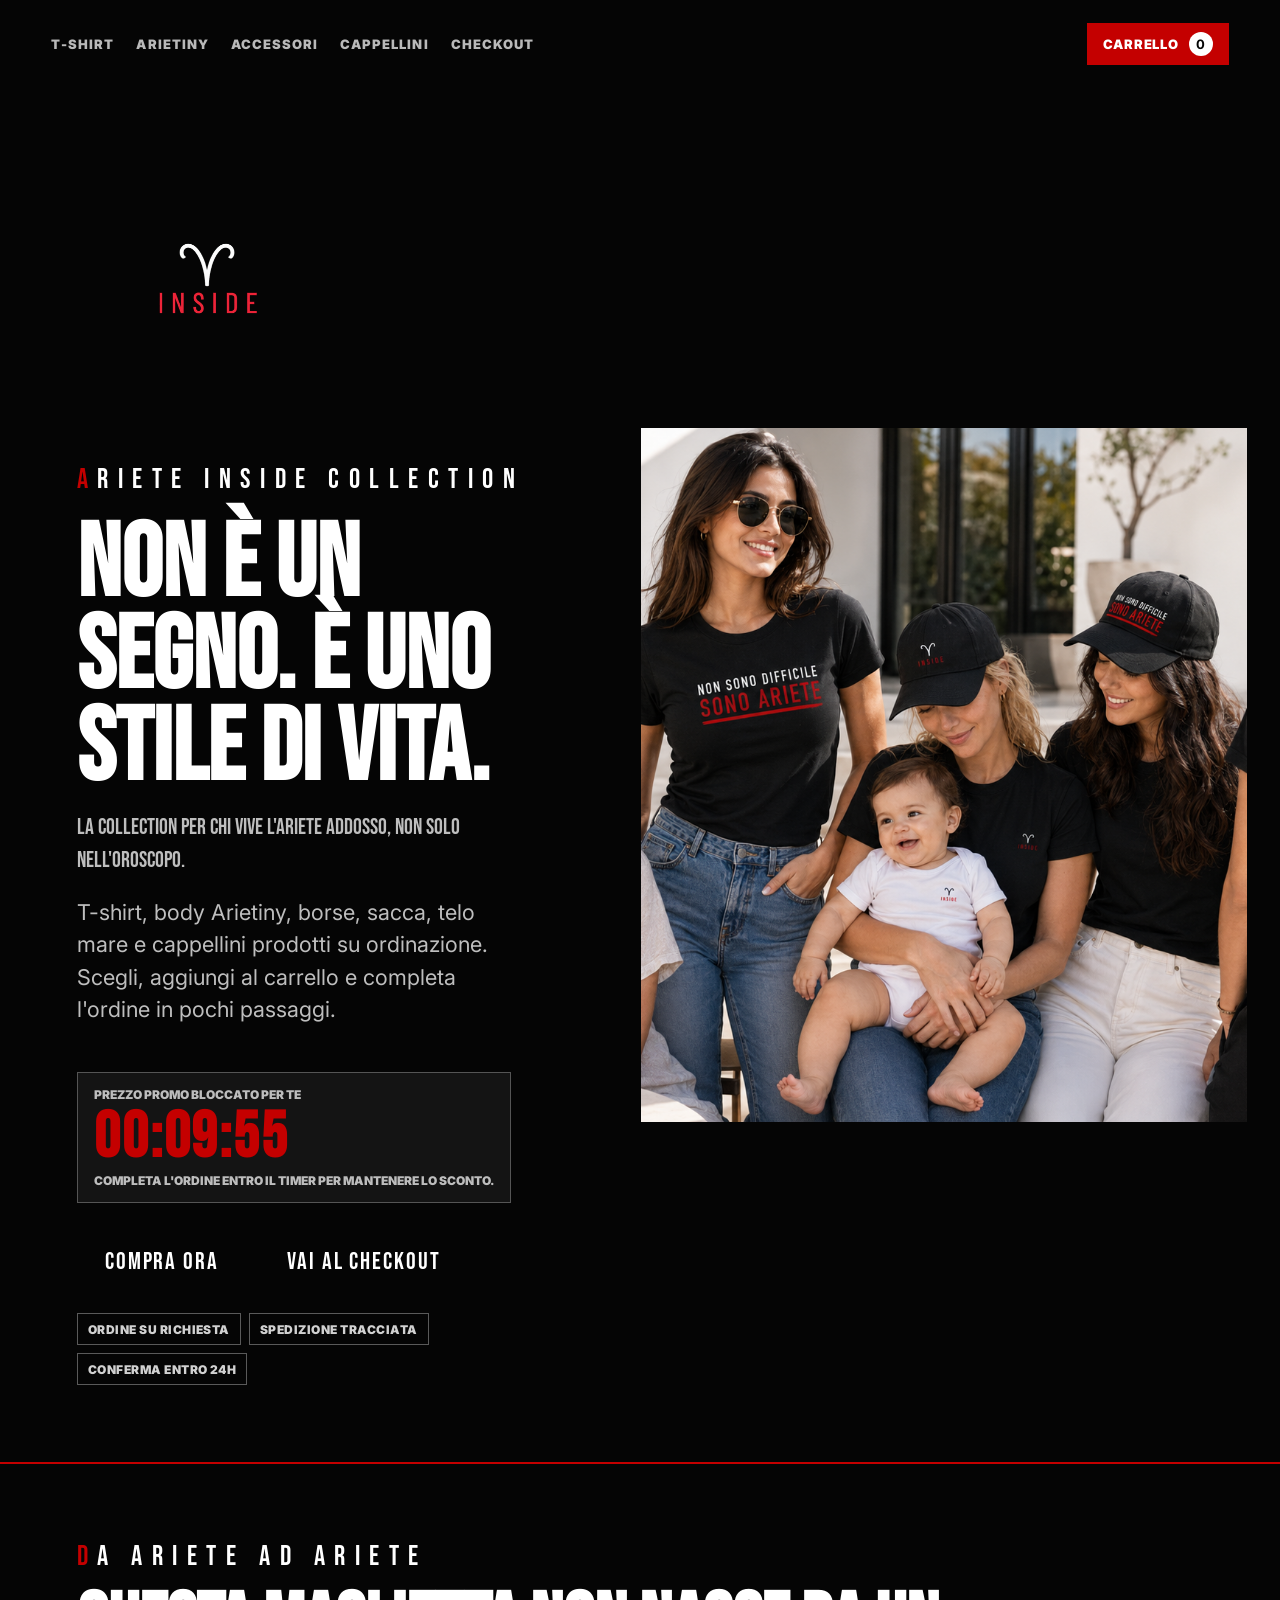
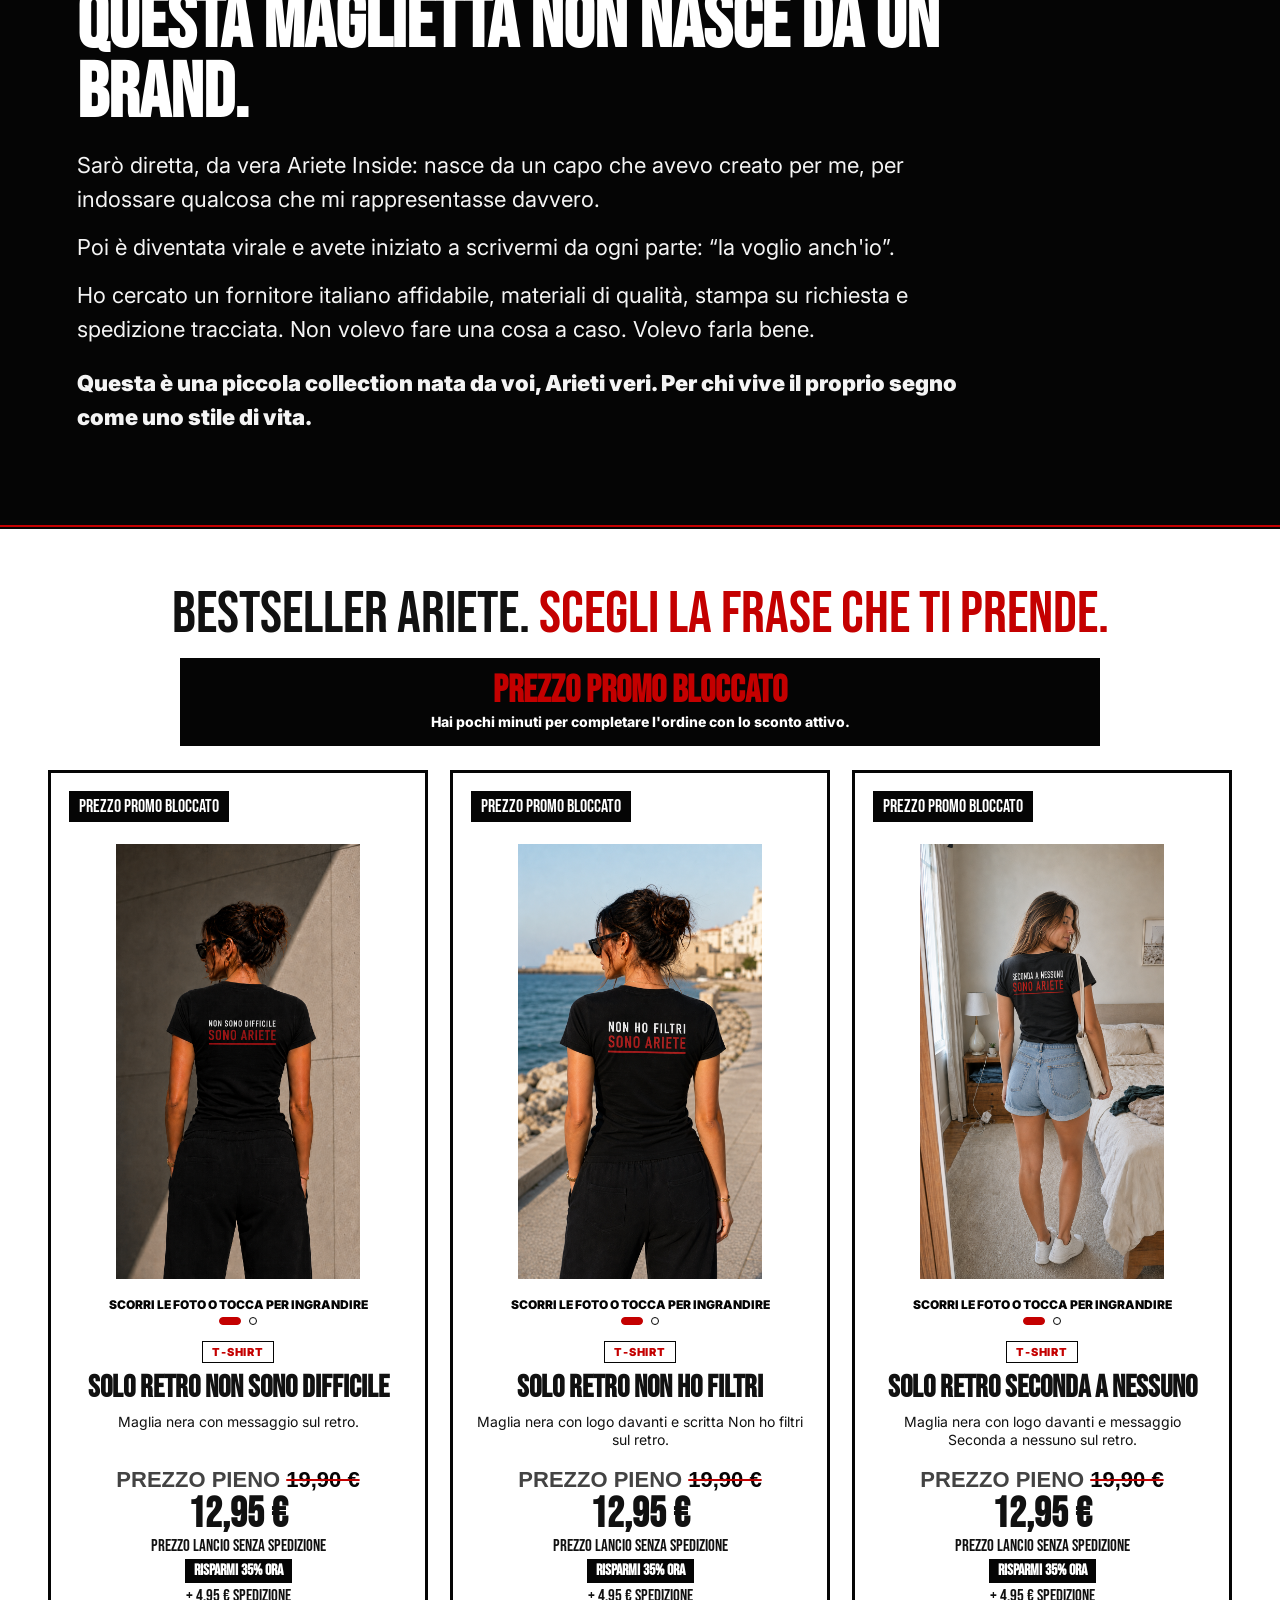
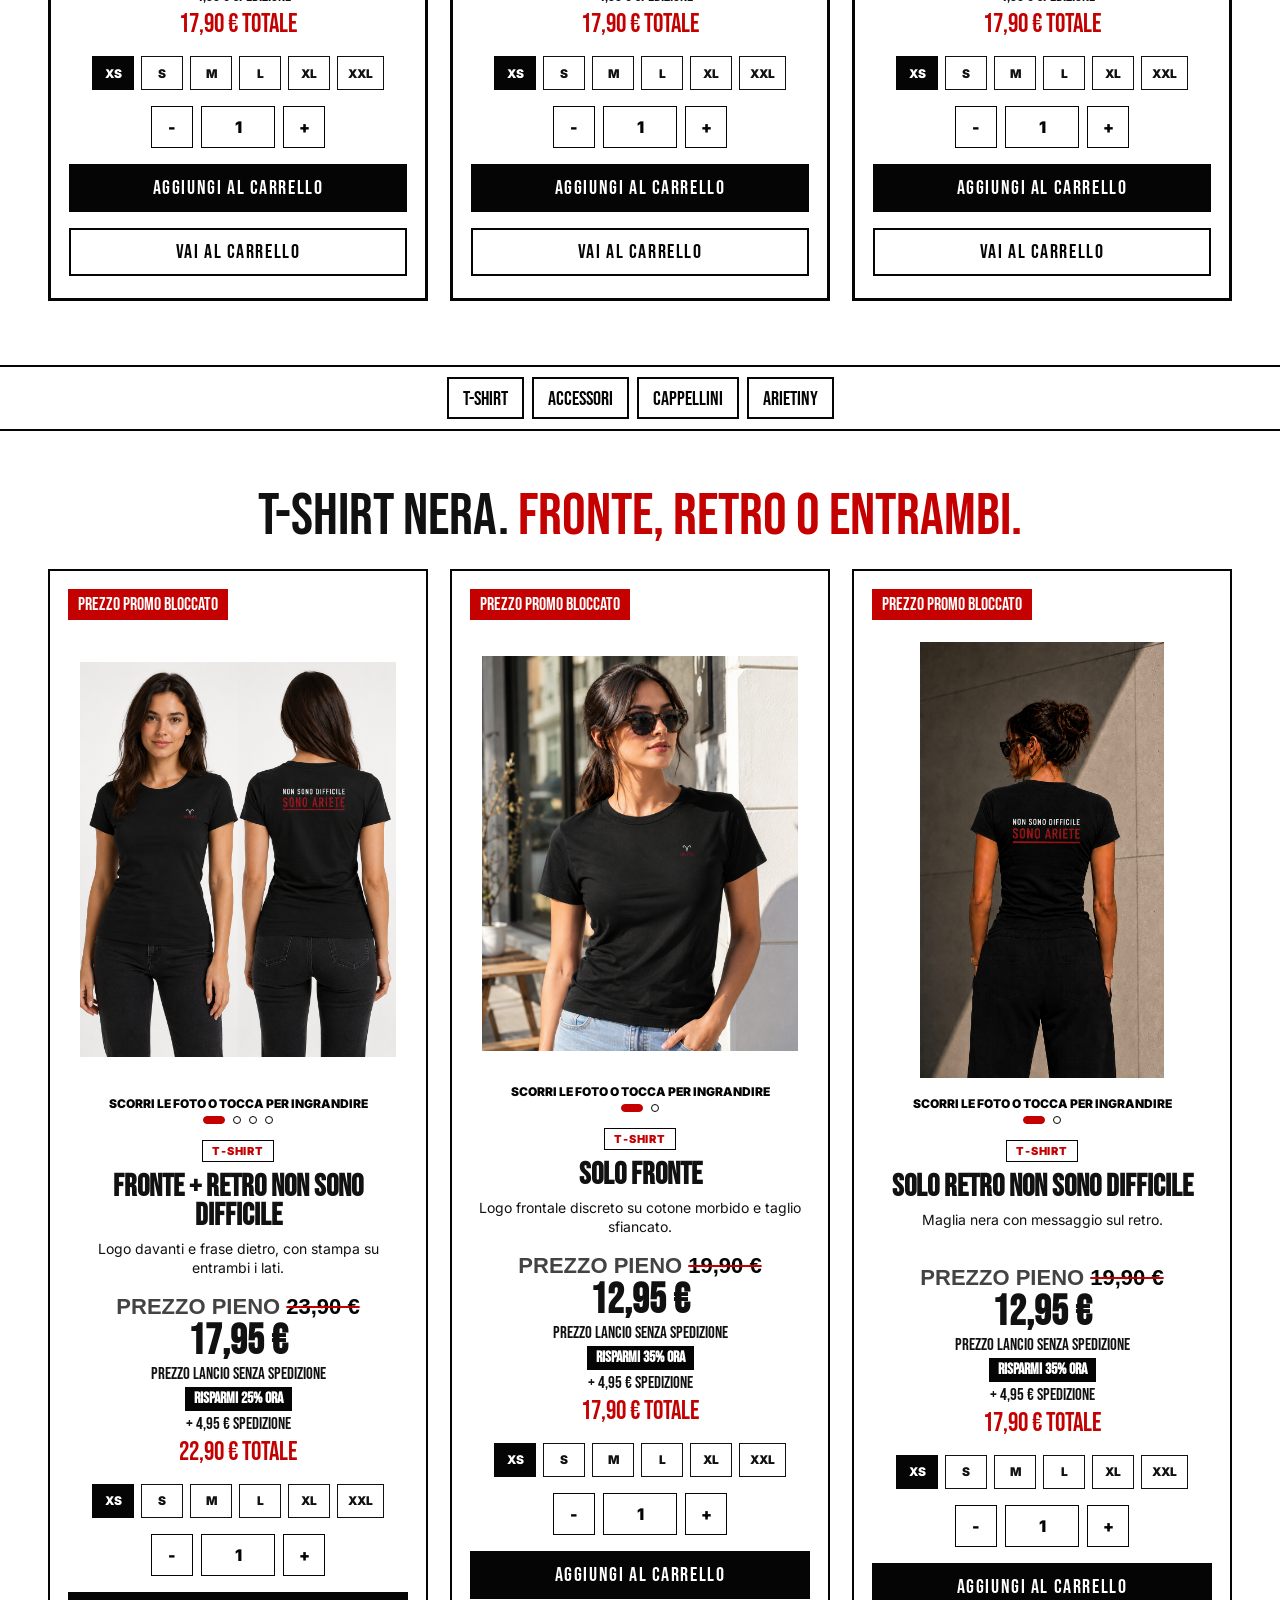
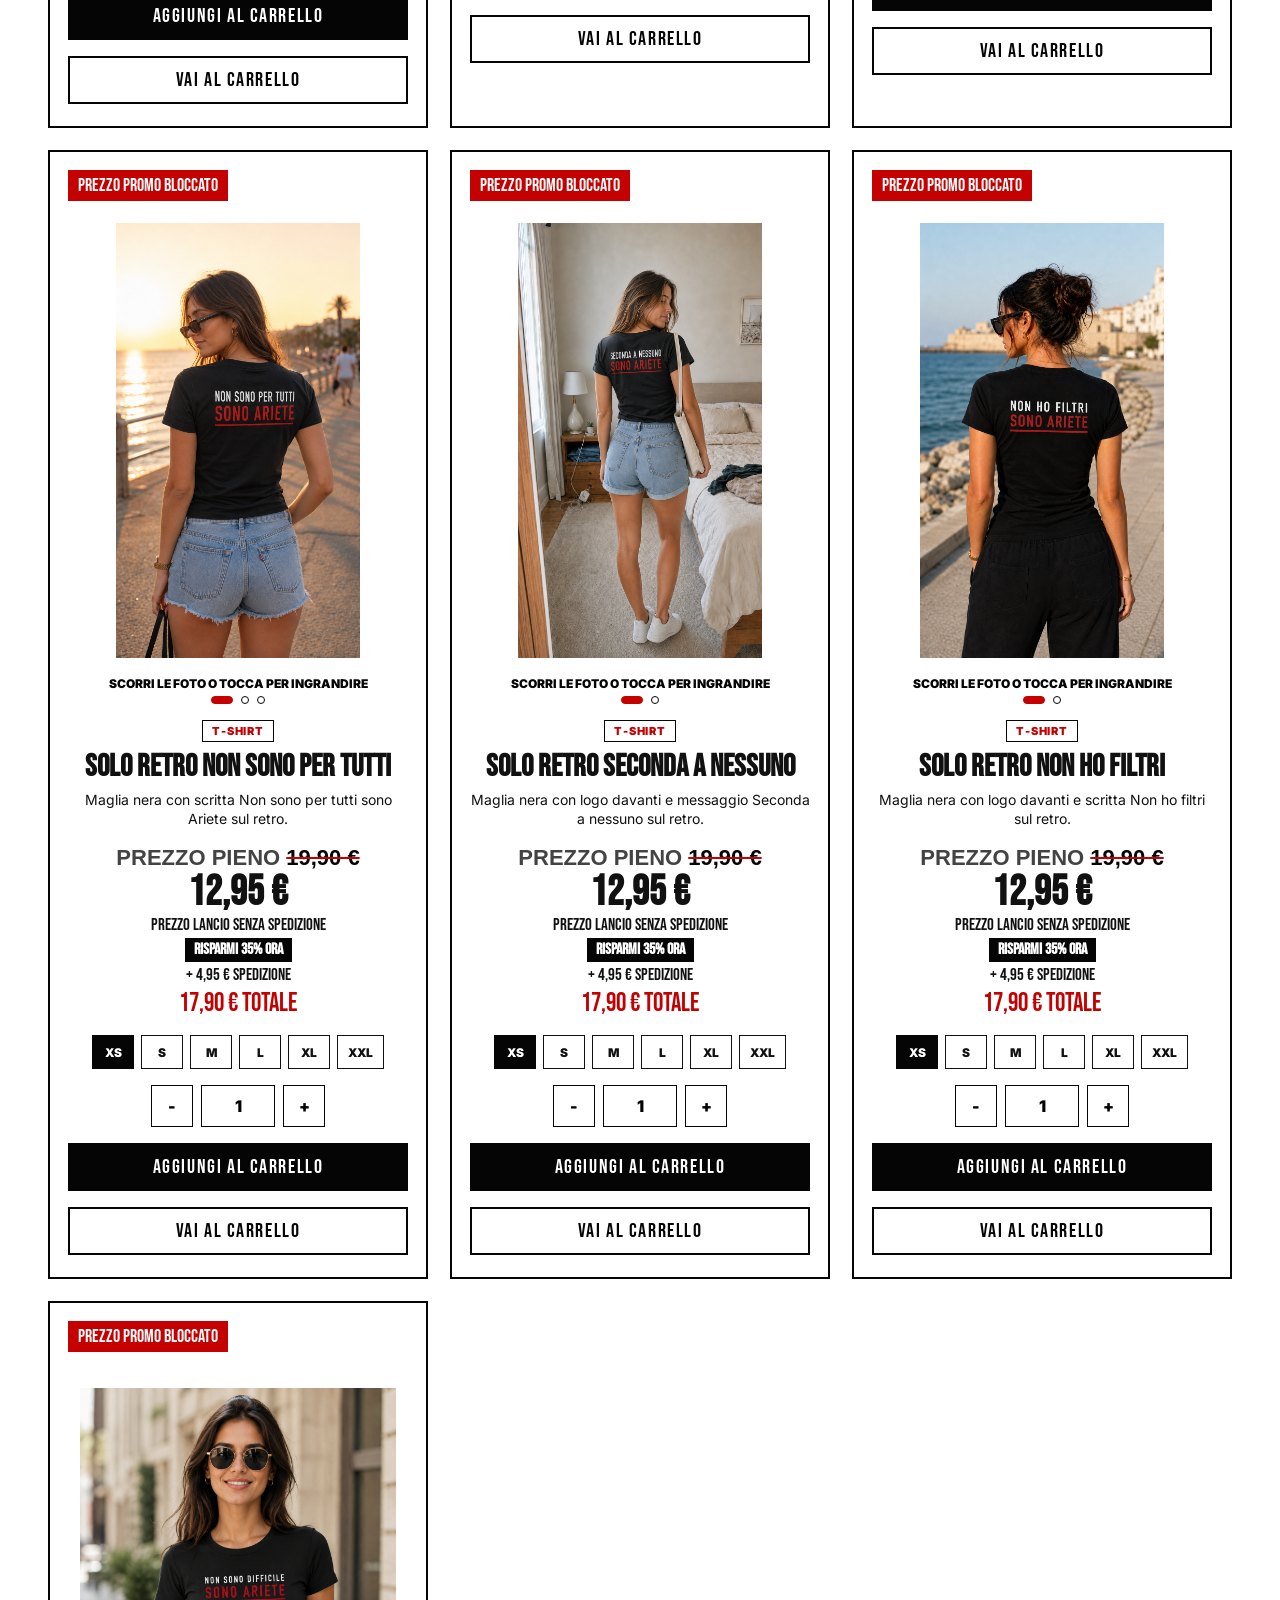
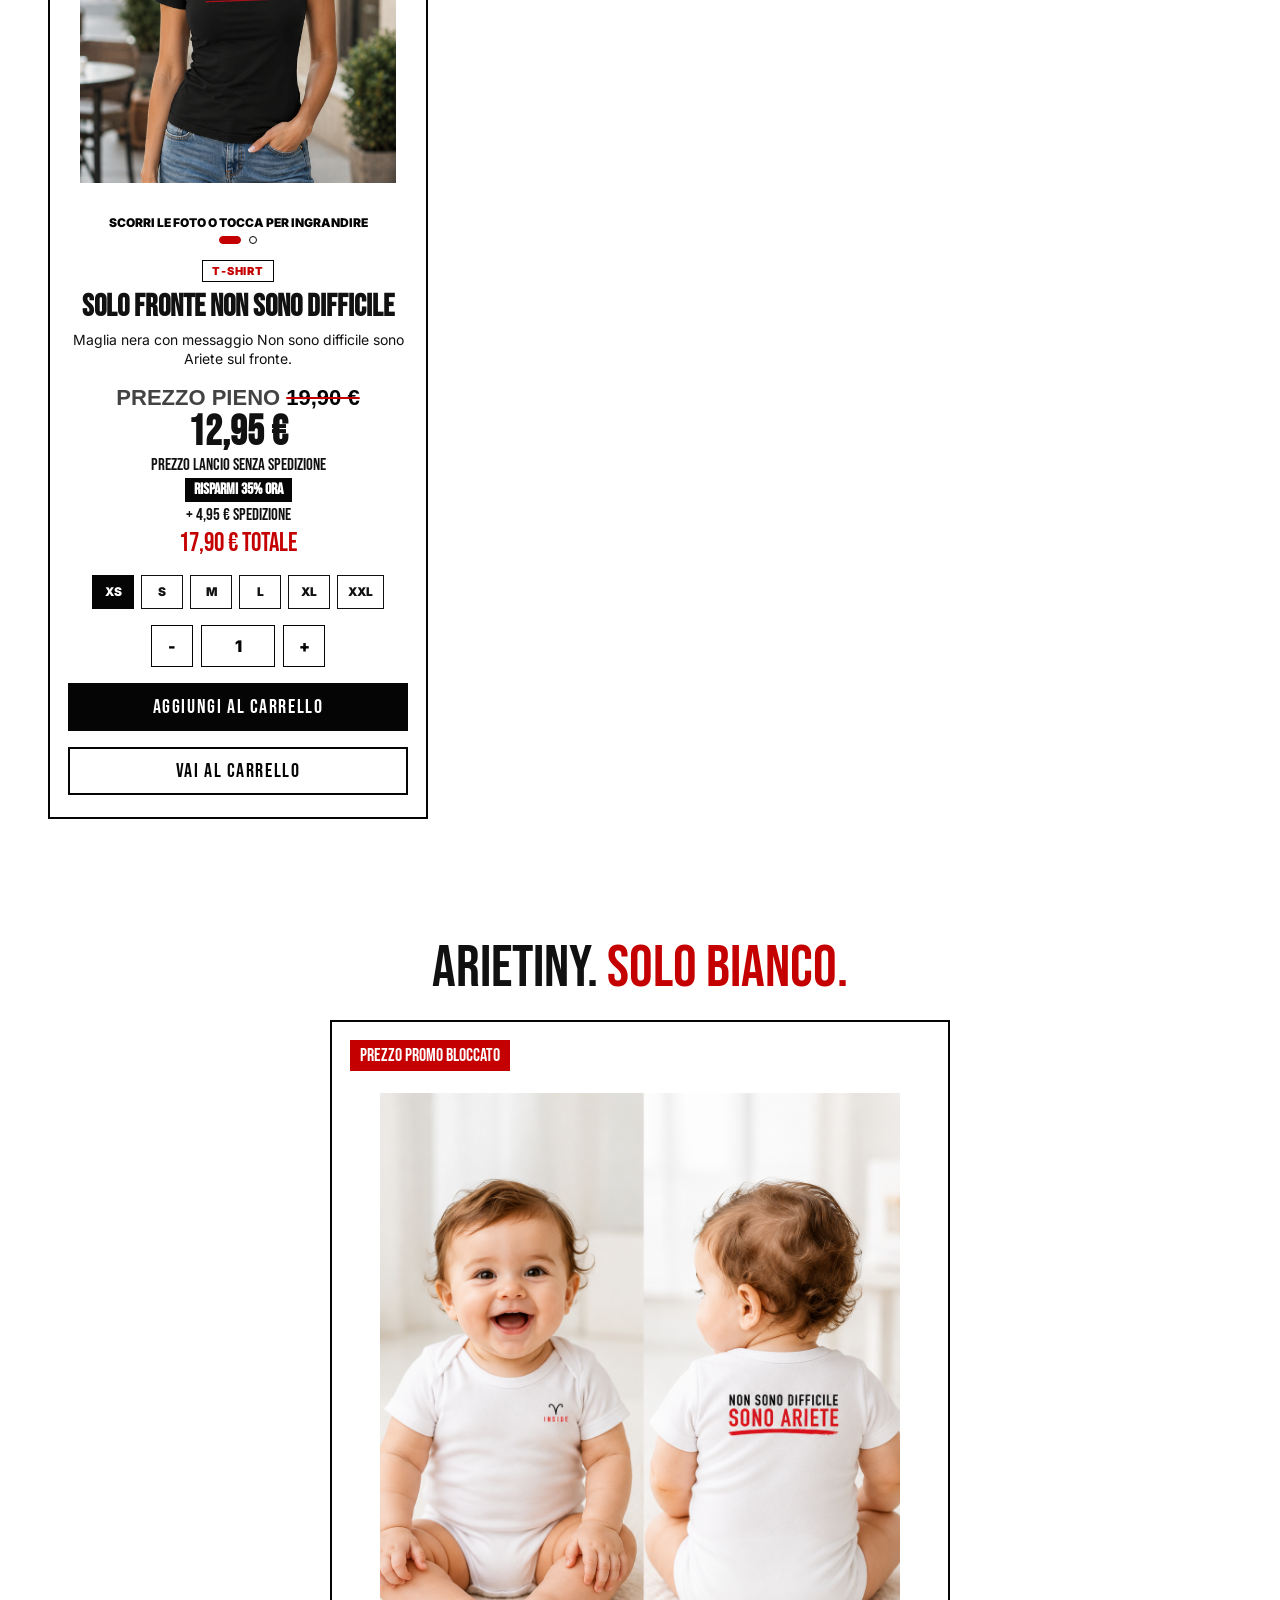
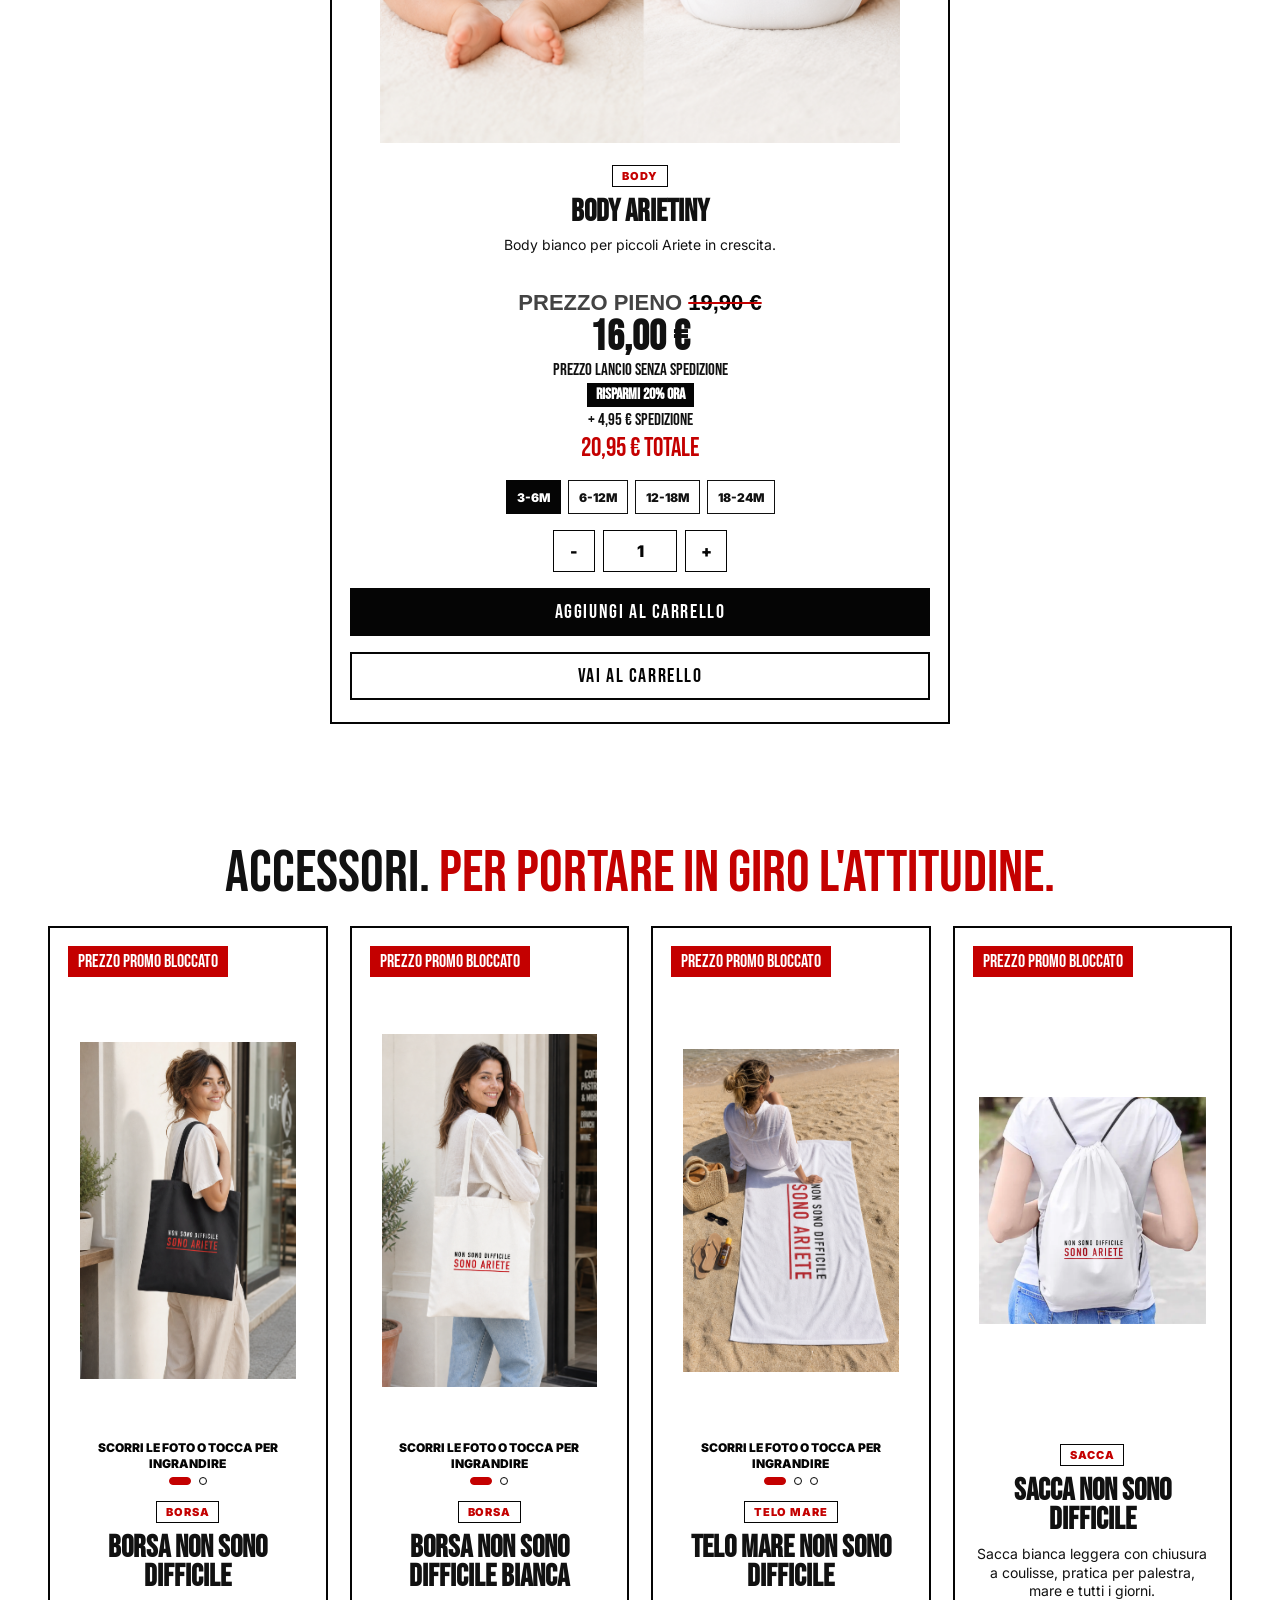
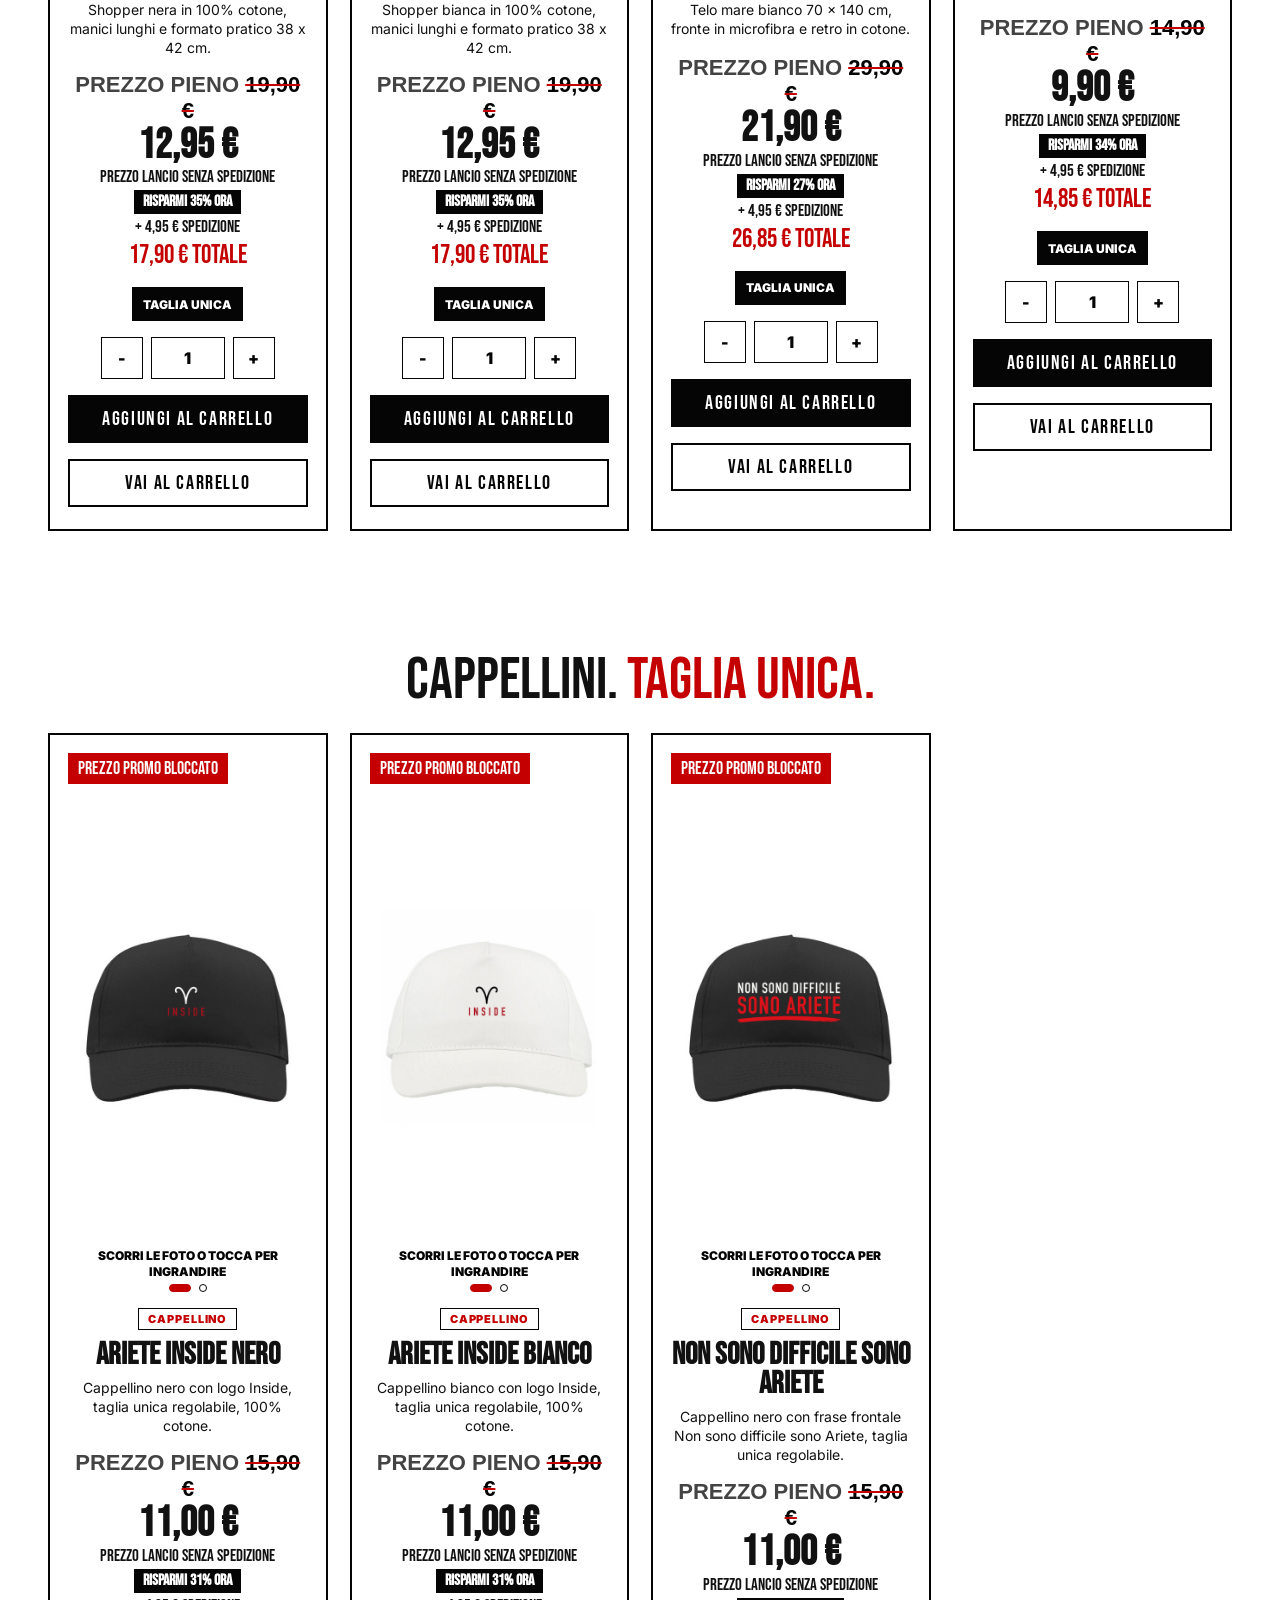
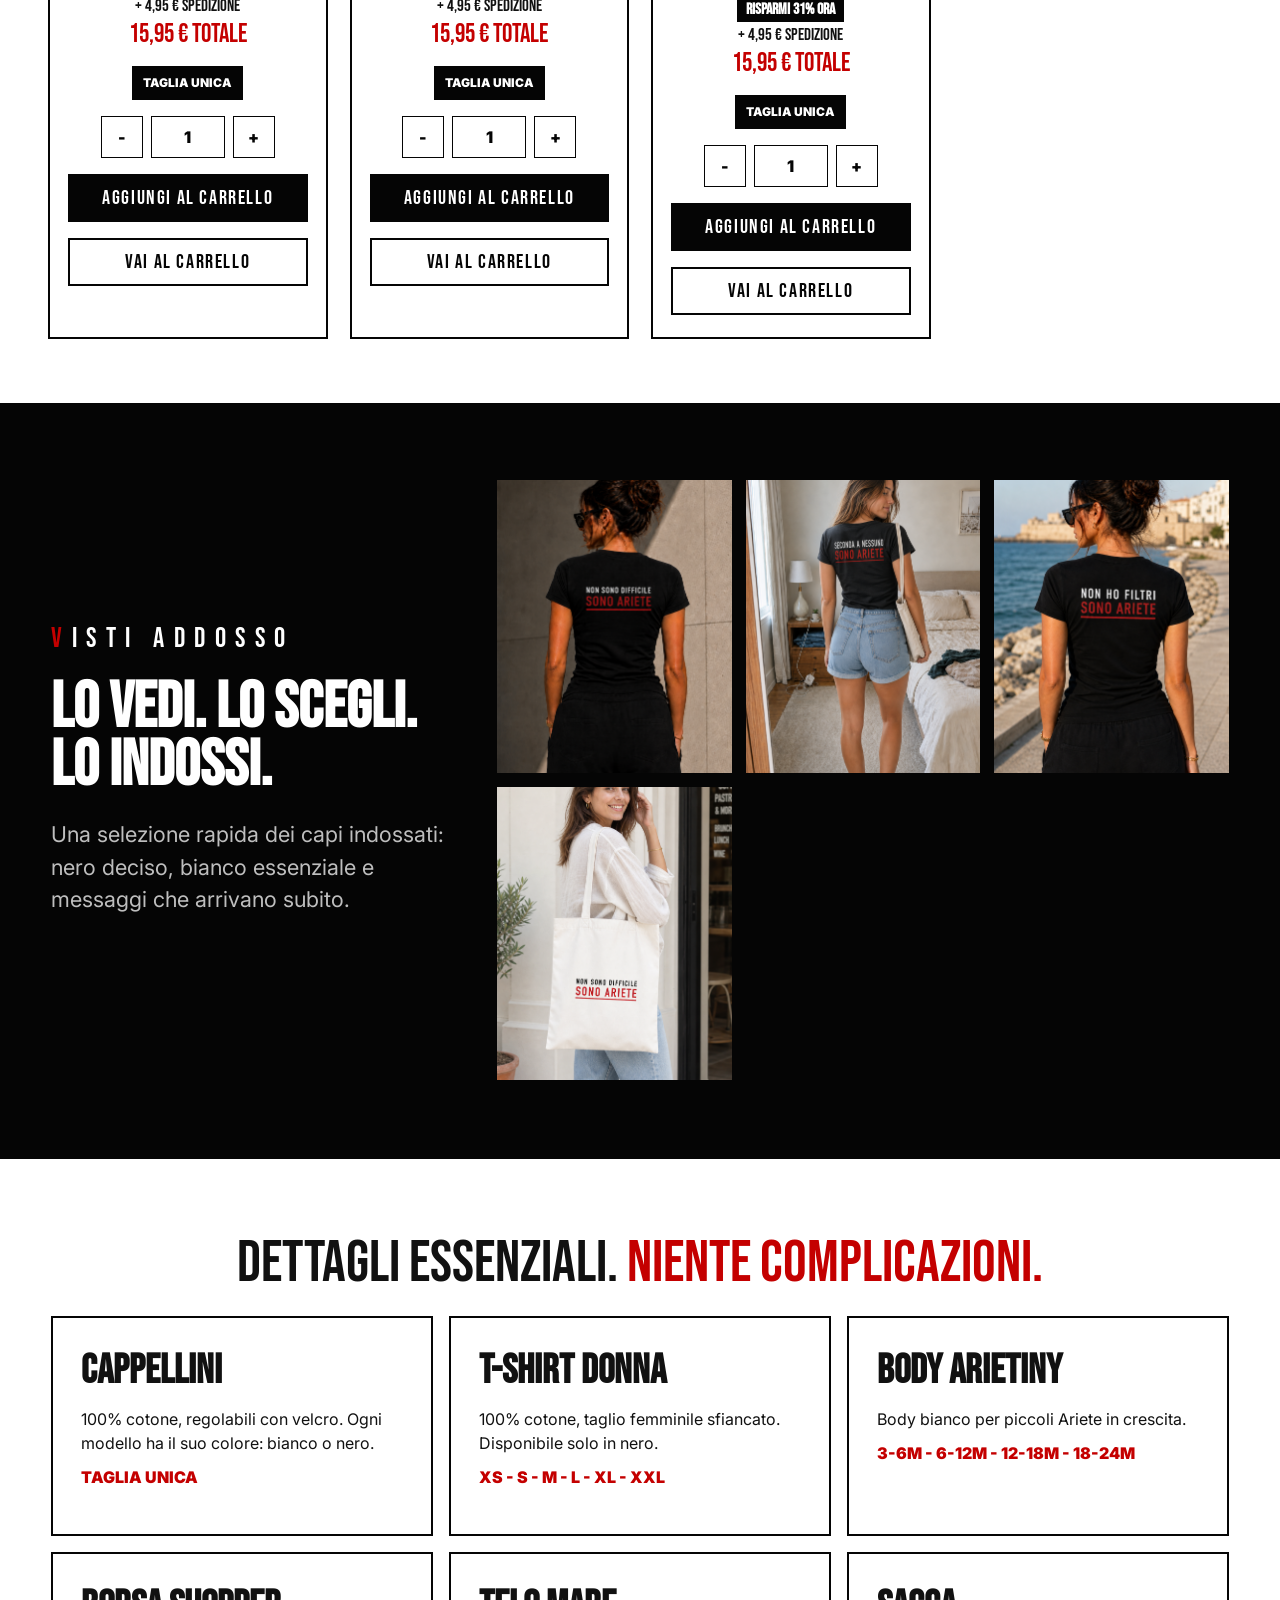
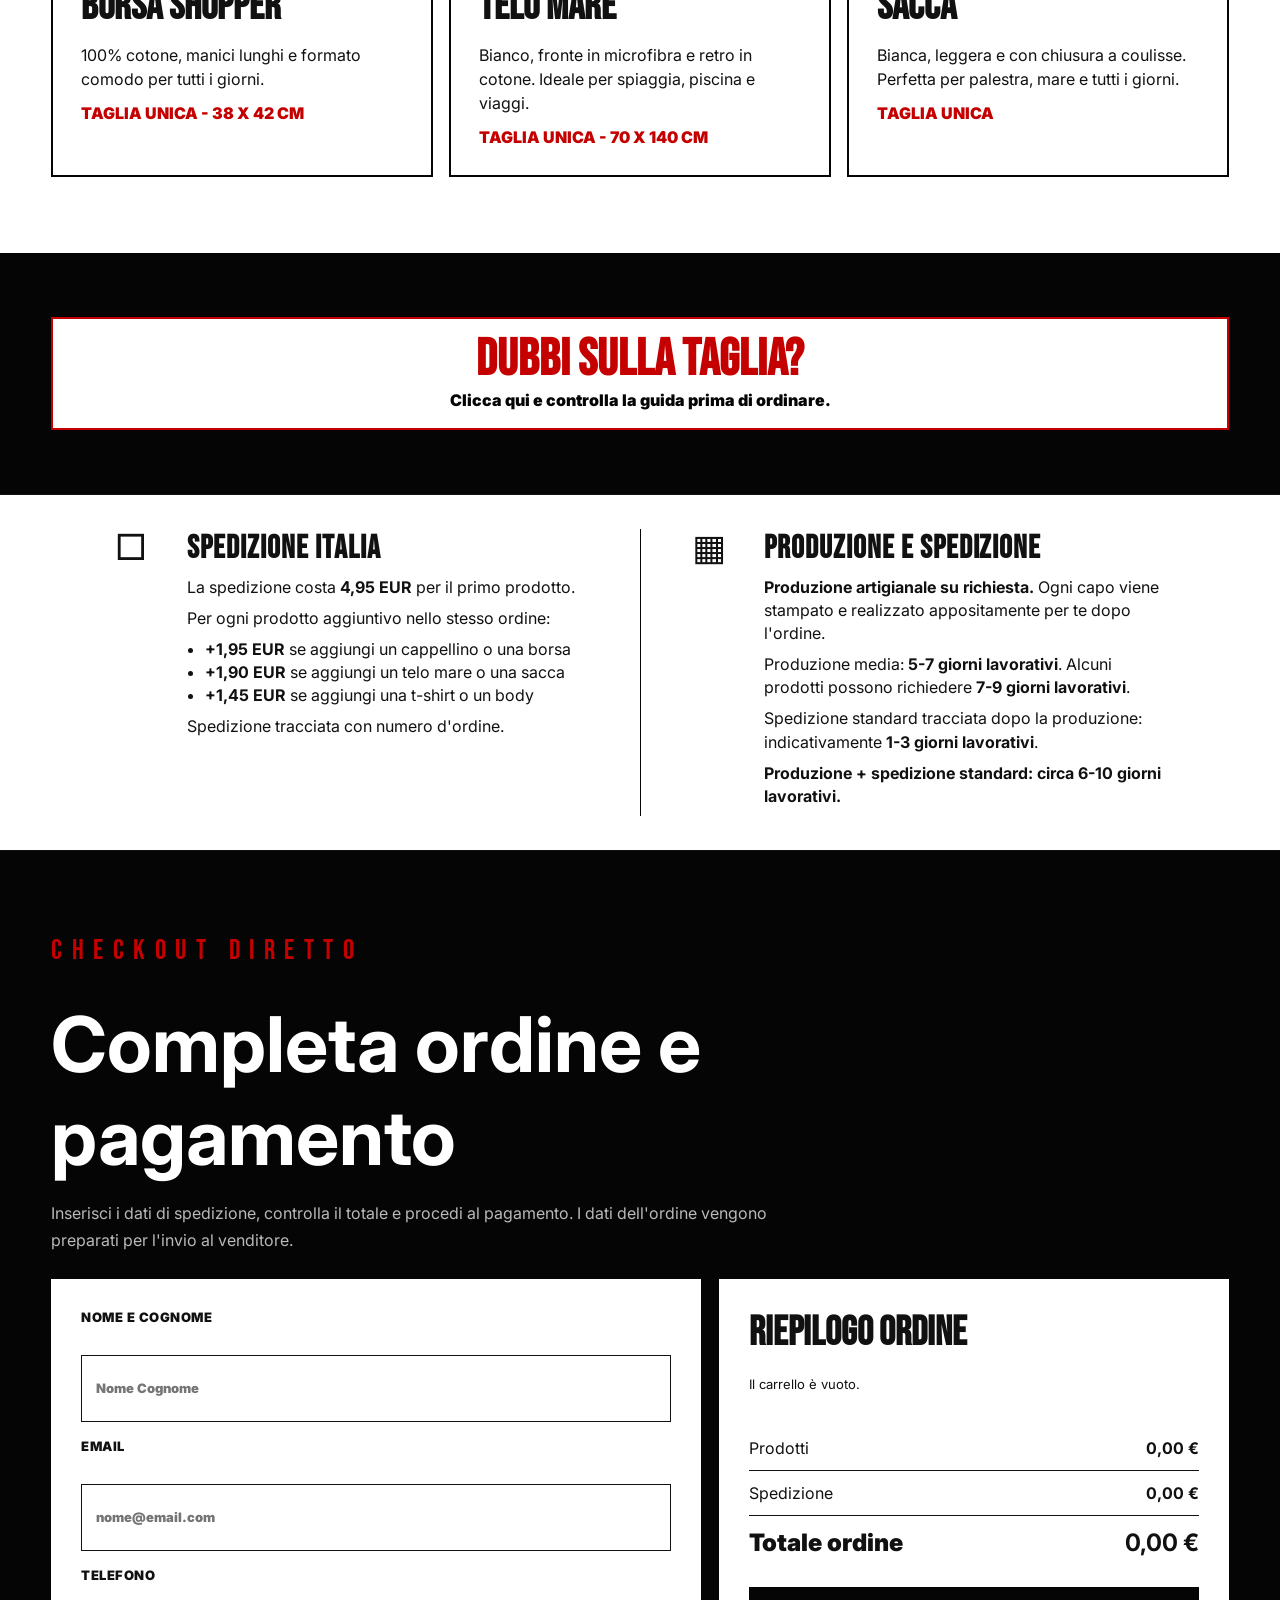
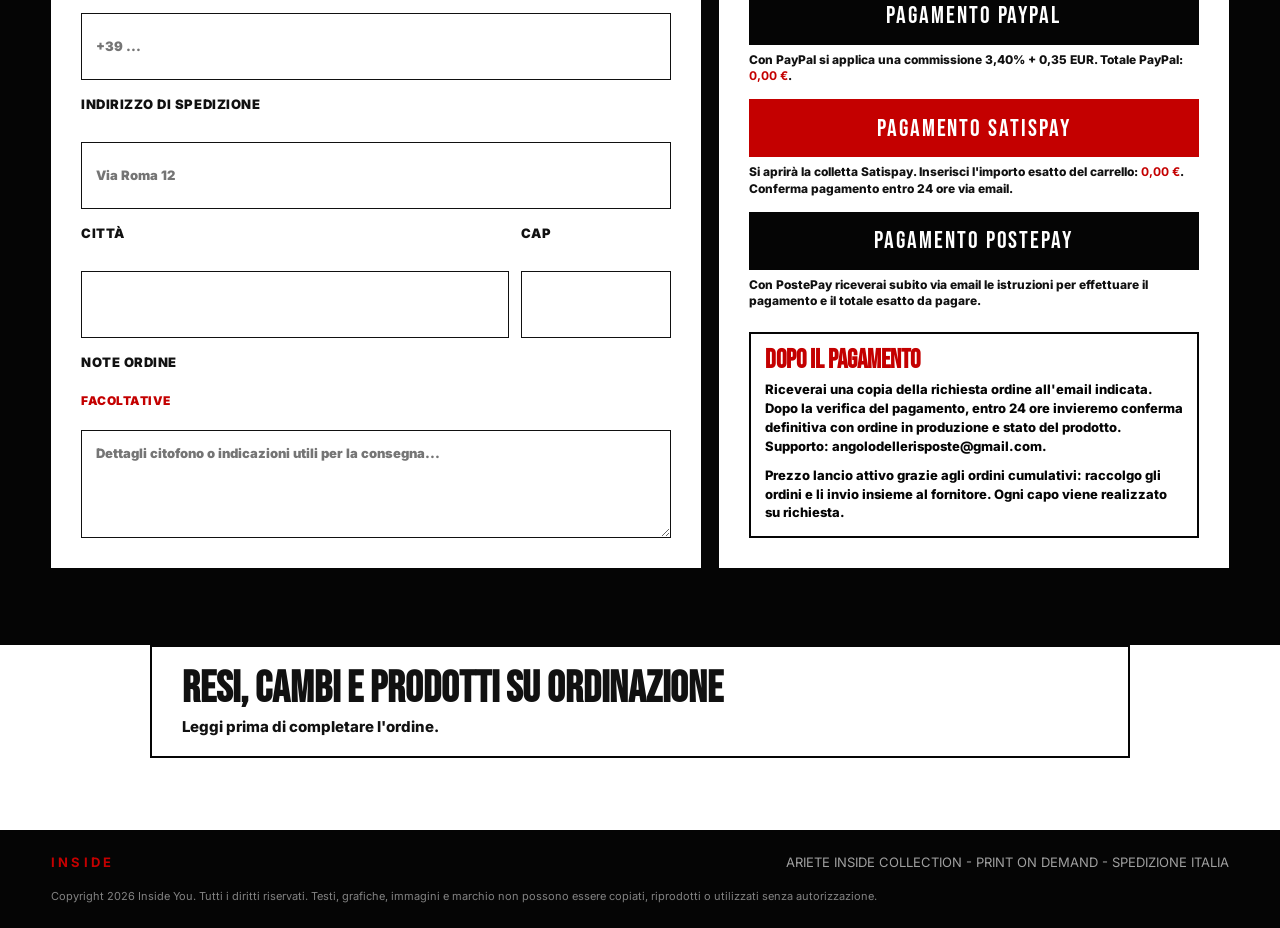
==== commit cca12c0e: "Add files via upload" ====
--- a/index.html
+++ b/index.html
@@ -14,7 +14,7 @@
       href="https://fonts.googleapis.com/css2?family=Bebas+Neue&family=Inter:wght@400;600;700;800;900&display=swap"
       rel="stylesheet"
     />
-    <link rel="stylesheet" href="./styles.css?v=36" />
+    <link rel="stylesheet" href="./styles.css?v=37" />
   </head>
   <body>
     <header class="topbar">
@@ -423,6 +423,30 @@
           </aside>
         </div>
       </section>
+
+      <section class="policy-section" aria-label="Resi e personalizzazioni">
+        <details class="policy-disclosure">
+          <summary>
+            <strong>Resi, cambi e prodotti su ordinazione</strong>
+            <span>Leggi prima di completare l'ordine.</span>
+          </summary>
+          <div class="policy-content">
+            <p>
+              Ogni capo viene realizzato su richiesta dopo l'ordine: per questo, una volta inviato al fornitore,
+              non &egrave; possibile annullare, cambiare taglia, modificare il prodotto o richiedere il recesso per ripensamento.
+            </p>
+            <p>
+              Prima di pagare controlla con attenzione taglia, modello, grafica, indirizzo e telefono.
+              Se noti un errore prima dell'invio definitivo, rispondi subito alla mail di conferma ordine.
+            </p>
+            <p>
+              Se invece ricevi un prodotto errato, difettoso, danneggiato o non conforme a quanto ordinato,
+              scrivi entro 14 giorni dalla consegna a <a href="mailto:angolodellerisposte@gmail.com">angolodellerisposte@gmail.com</a>
+              allegando foto chiare del problema: verr&agrave; valutata la soluzione pi&ugrave; corretta.
+            </p>
+          </div>
+        </details>
+      </section>
     </main>
 
     <footer class="footer">
@@ -446,6 +470,10 @@
         </p>
         <p>
           Questo prezzo lancio &egrave; possibile grazie agli ordini cumulativi: raccolgo gli ordini e li invio insieme al fornitore.
+        </p>
+        <p>
+          Controlla bene taglia, prodotto e dati di spedizione: una volta inviato al fornitore, essendo un capo realizzato su richiesta,
+          non sar&agrave; possibile modificarlo o recedere per ripensamento.
         </p>
         <p>
           Produzione e spedizione tracciata richiedono indicativamente 6-10 giorni lavorativi.
--- a/styles.css
+++ b/styles.css
@@ -1569,6 +1569,72 @@
   line-height: 1.45;
 }
 
+.confirmation-note p + p {
+  margin-top: 10px;
+}
+
+.policy-section {
+  padding: 0 clamp(18px, 4vw, 48px) clamp(38px, 6vw, 72px);
+  background: var(--white);
+}
+
+.policy-disclosure {
+  max-width: 980px;
+  margin: 0 auto;
+  border: 2px solid var(--black);
+  background: var(--white);
+}
+
+.policy-disclosure summary {
+  display: grid;
+  gap: 6px;
+  padding: 20px clamp(18px, 4vw, 30px);
+  cursor: pointer;
+  list-style: none;
+}
+
+.policy-disclosure summary::-webkit-details-marker {
+  display: none;
+}
+
+.policy-disclosure summary strong {
+  font-family: "Bebas Neue", Impact, sans-serif;
+  font-size: clamp(28px, 4vw, 44px);
+  line-height: 1;
+  text-transform: uppercase;
+}
+
+.policy-disclosure summary span {
+  color: var(--ink);
+  font-size: 15px;
+  font-weight: 800;
+}
+
+.policy-disclosure[open] summary {
+  border-bottom: 2px solid var(--black);
+}
+
+.policy-content {
+  padding: 22px clamp(18px, 4vw, 30px) 26px;
+}
+
+.policy-content p {
+  max-width: 820px;
+  margin: 0 0 14px;
+  color: var(--ink);
+  font-size: 15px;
+  line-height: 1.65;
+}
+
+.policy-content p:last-child {
+  margin-bottom: 0;
+}
+
+.policy-content a {
+  color: var(--red);
+  font-weight: 900;
+}
+
 .footer {
   display: flex;
   flex-wrap: wrap;
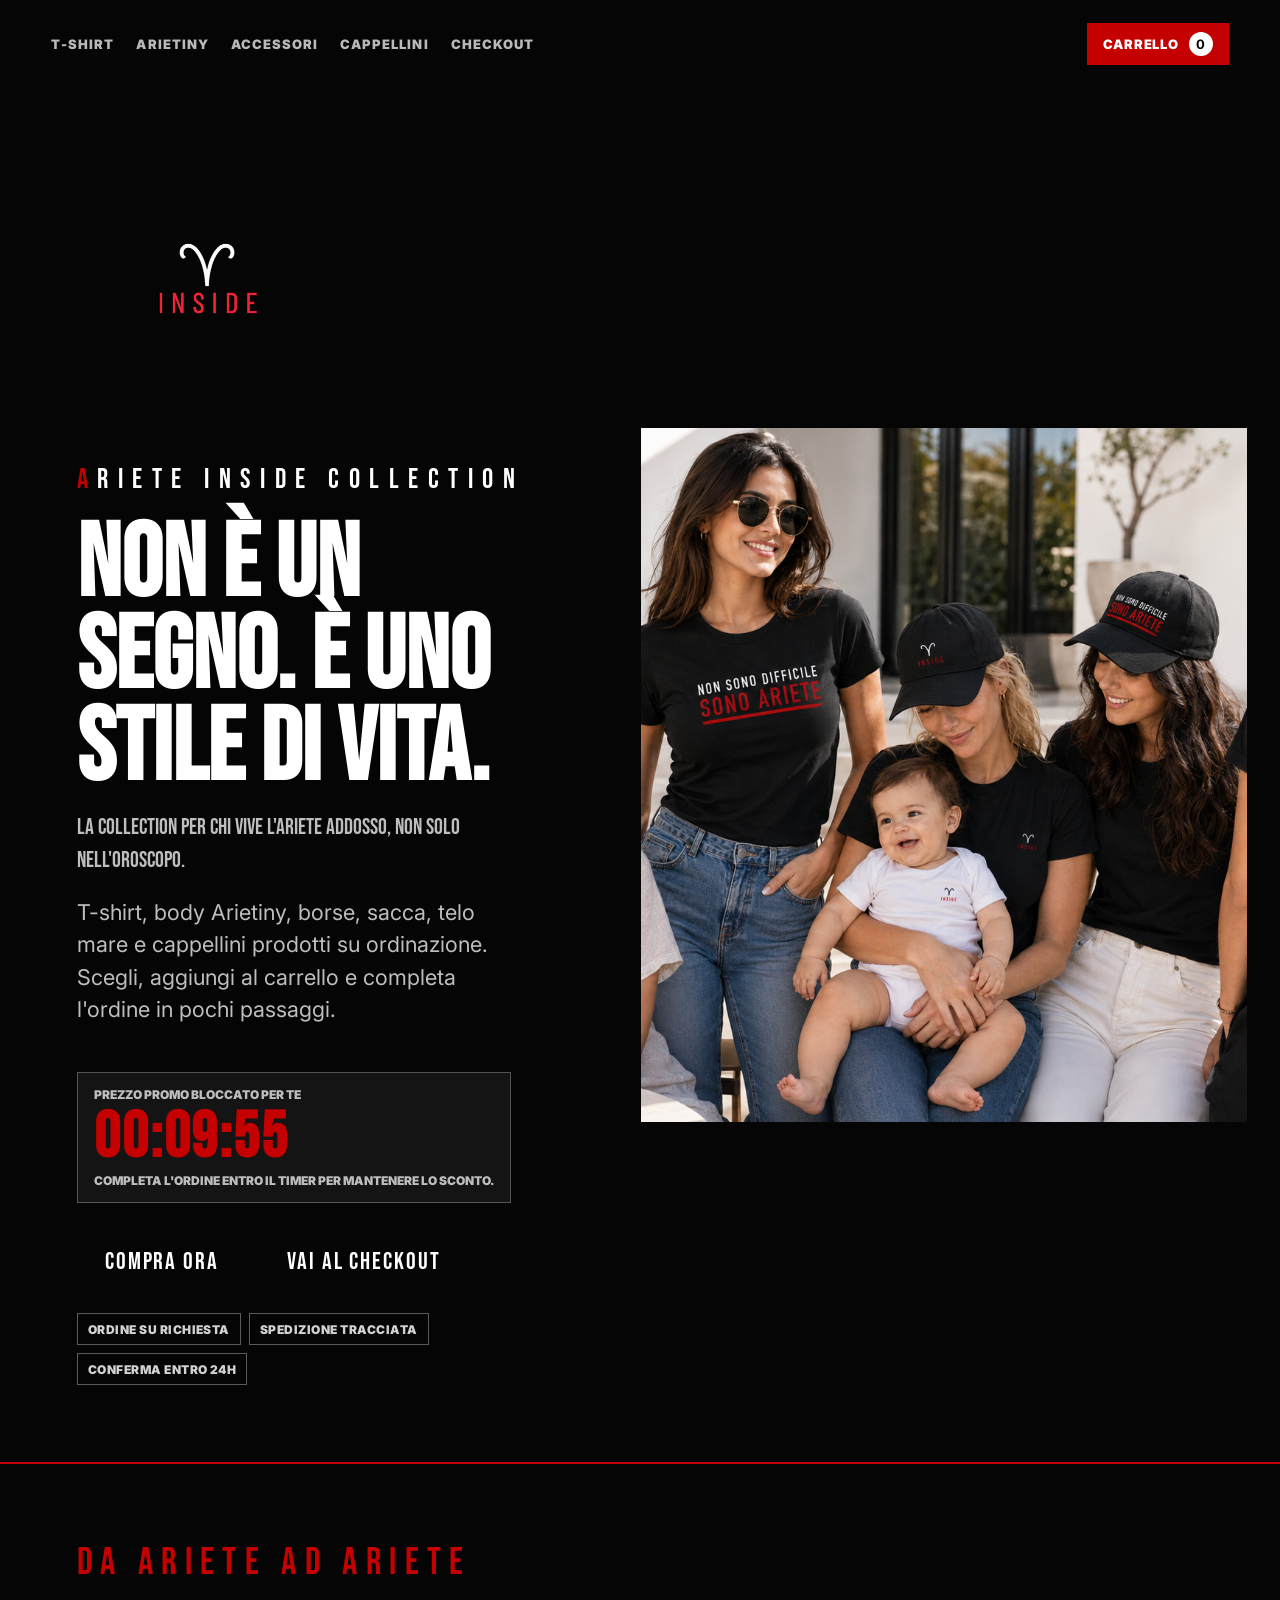
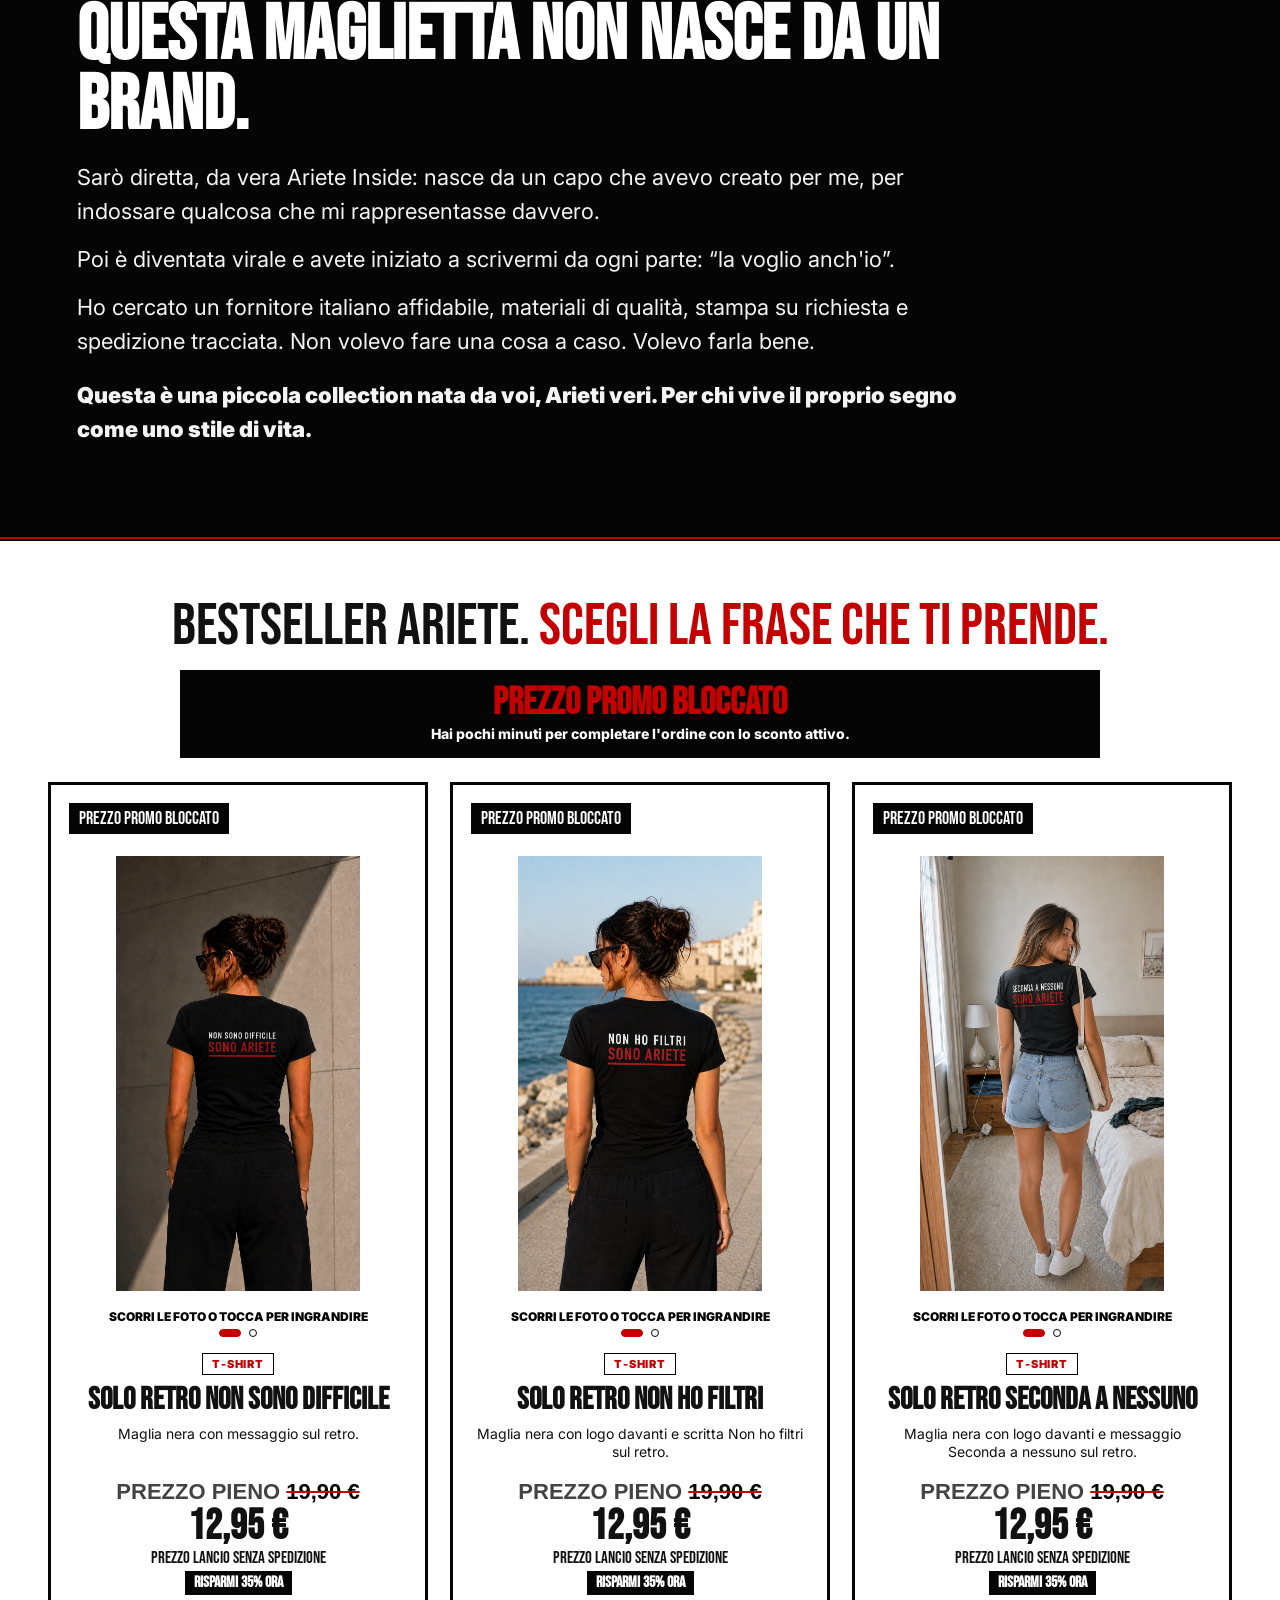
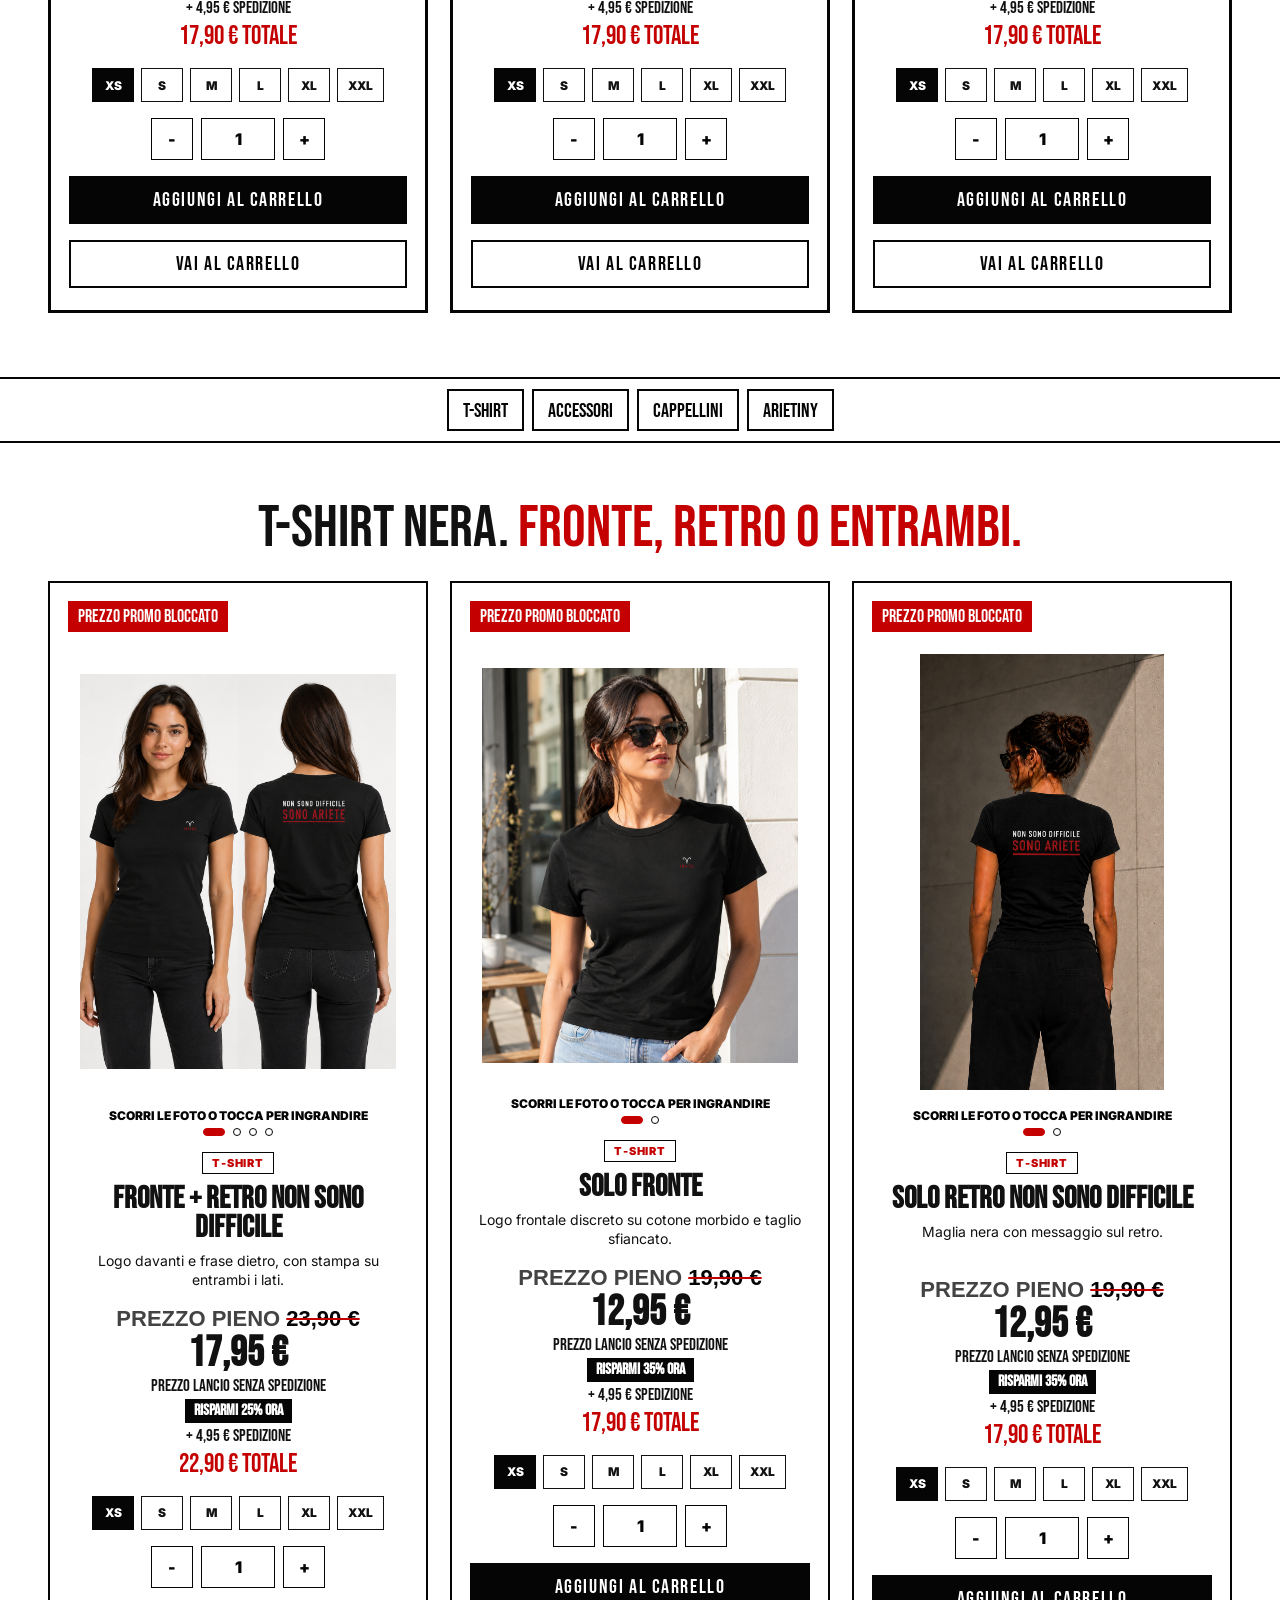
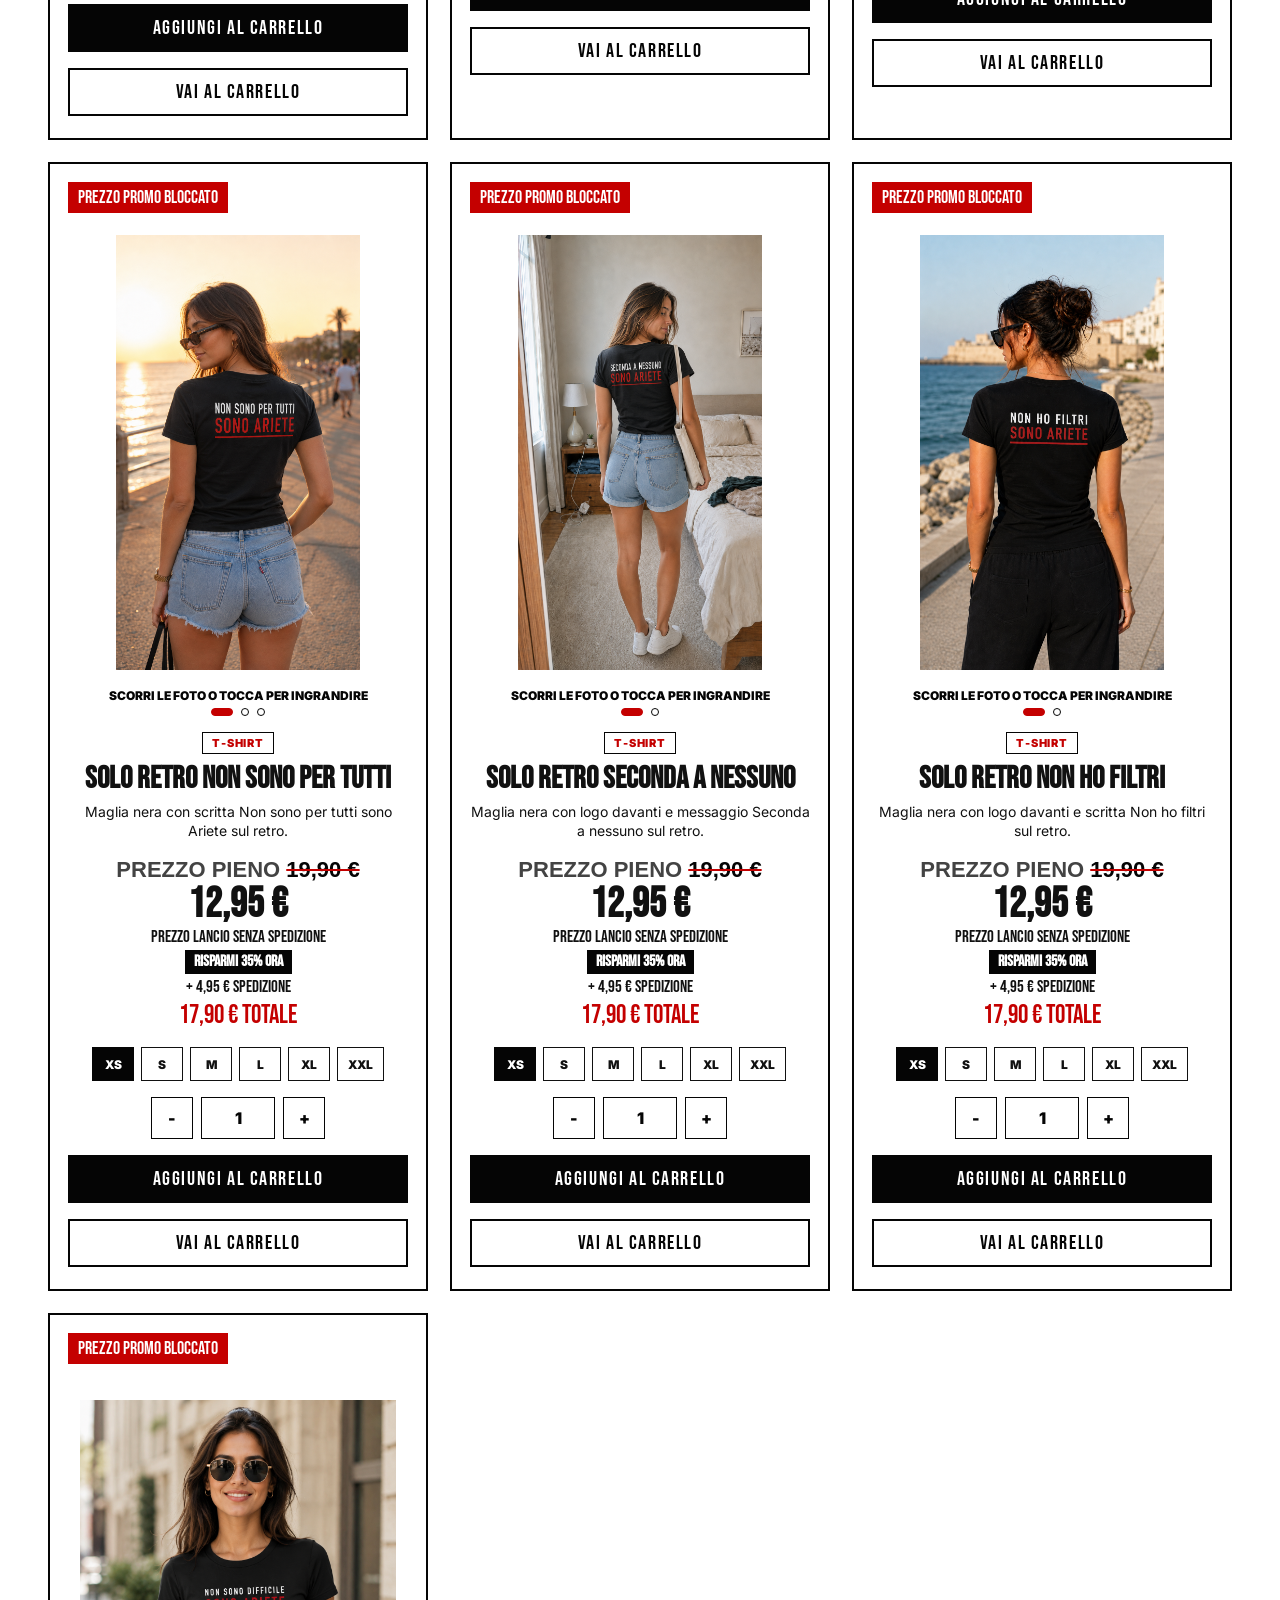
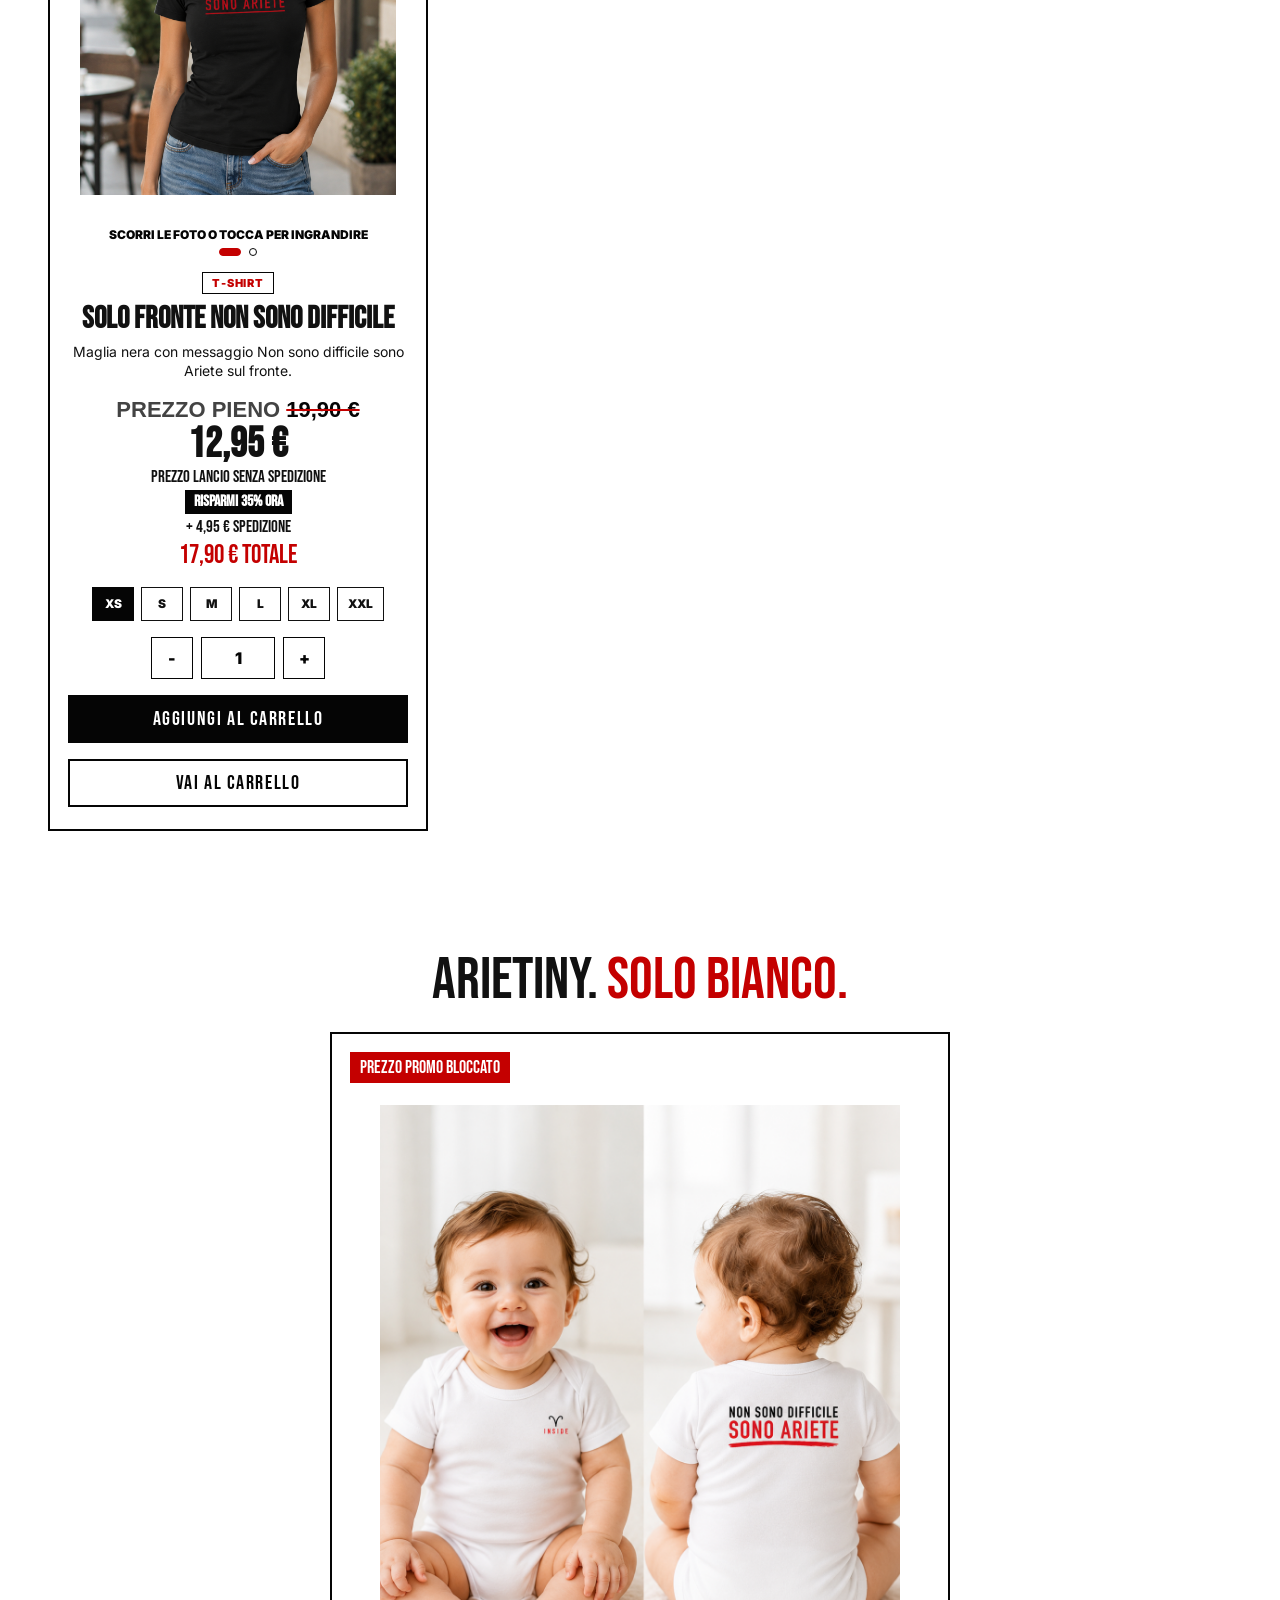
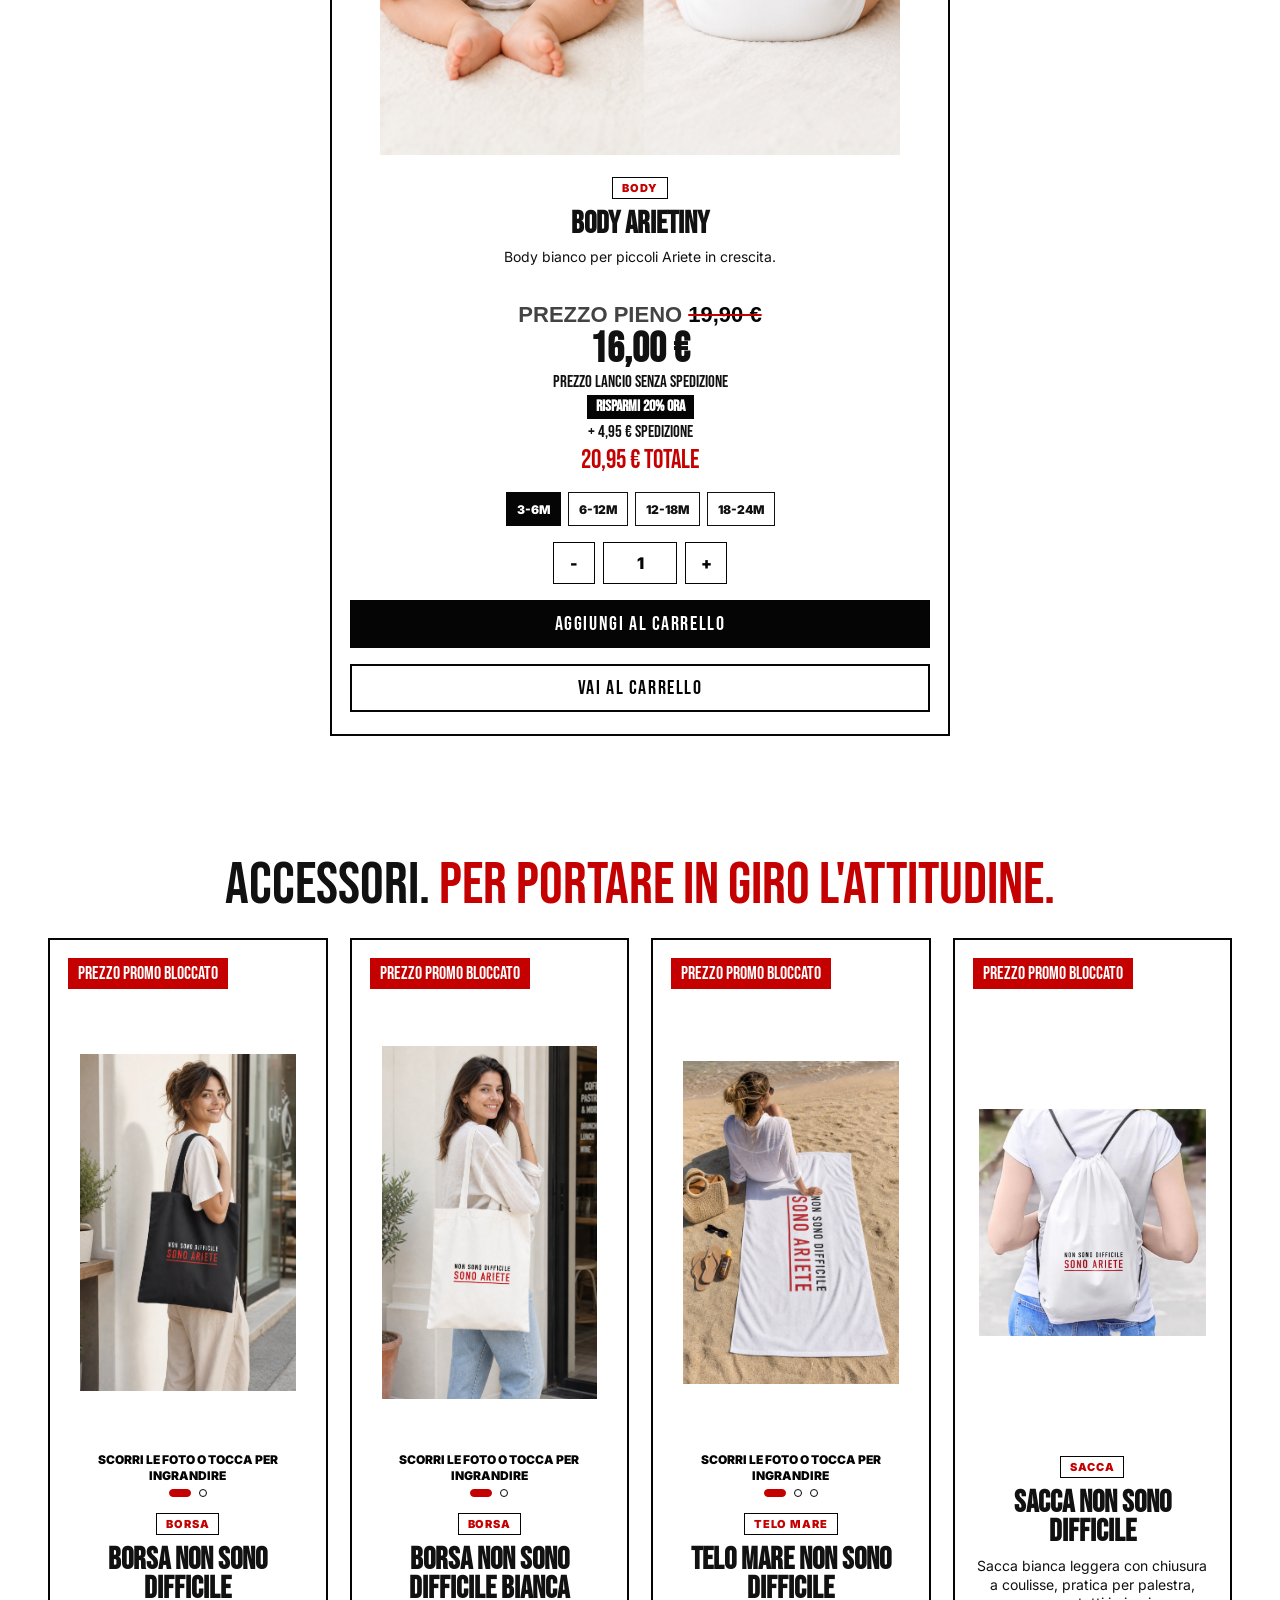
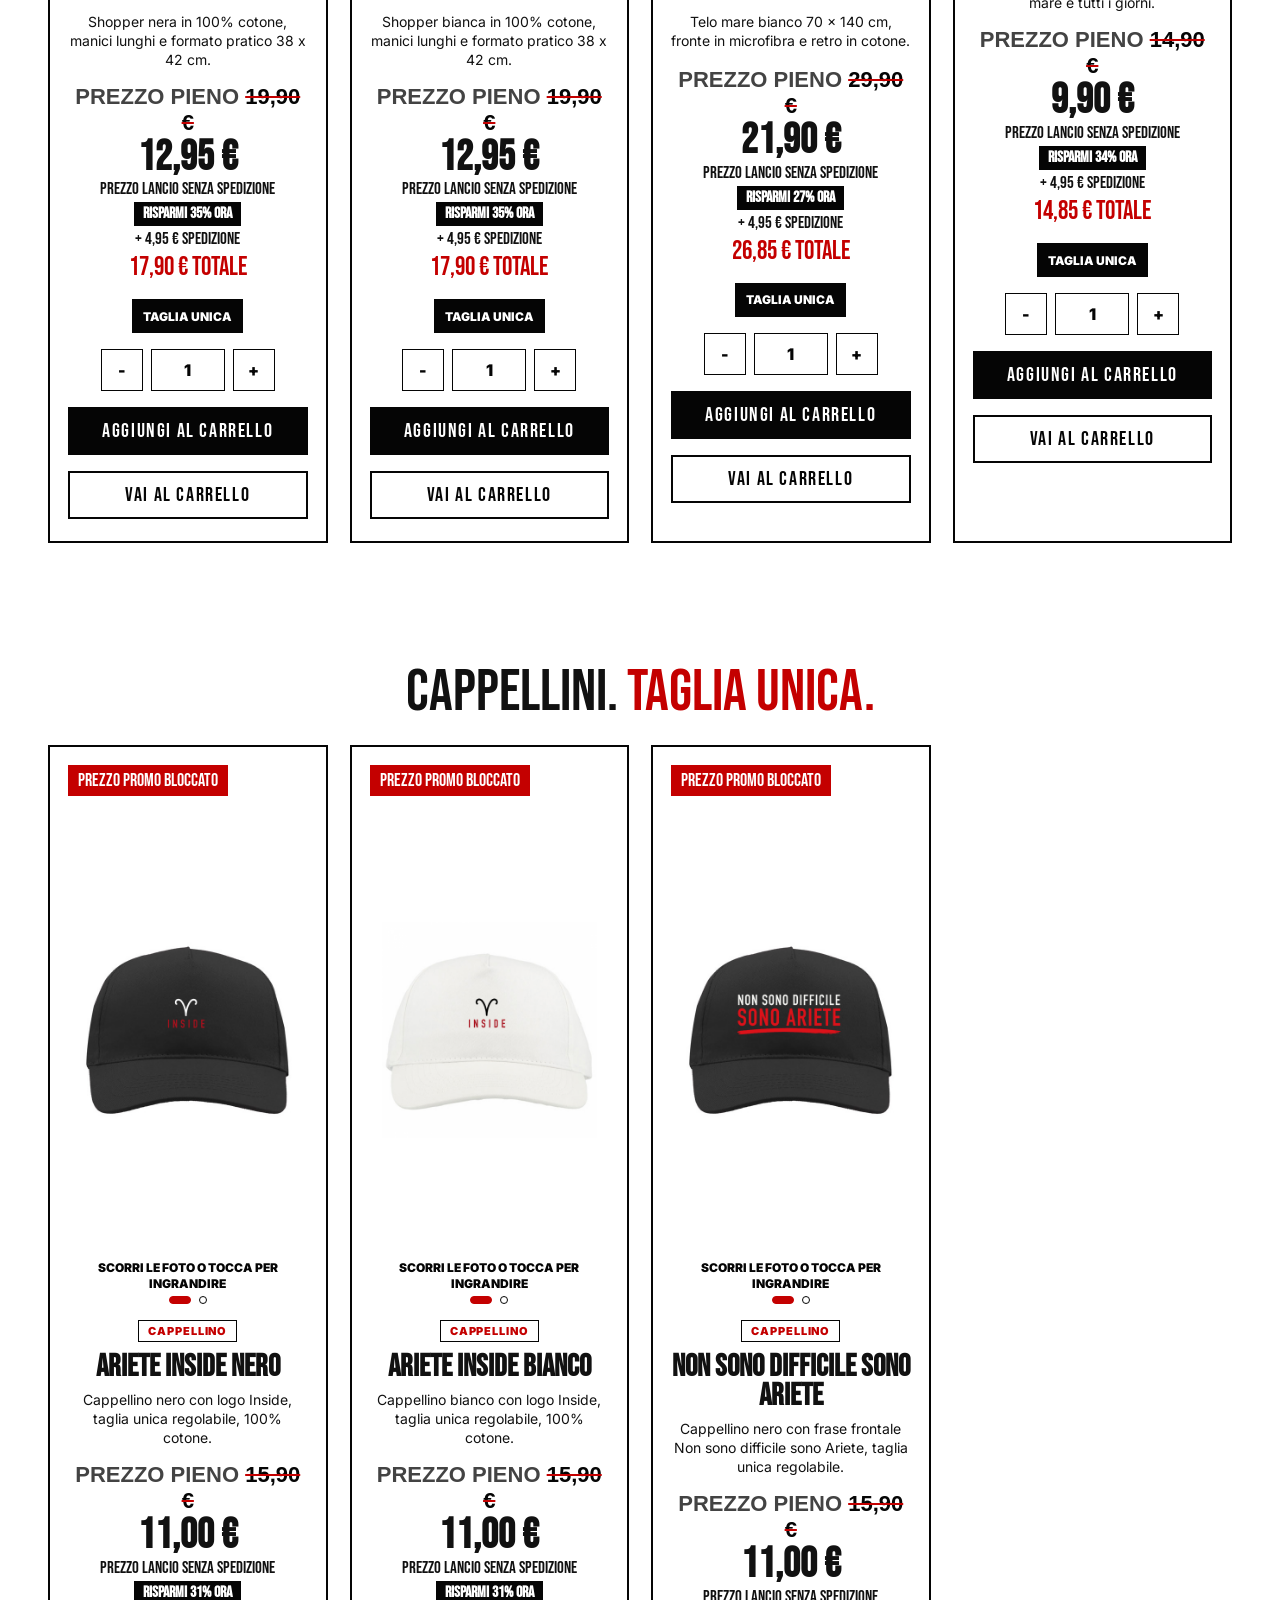
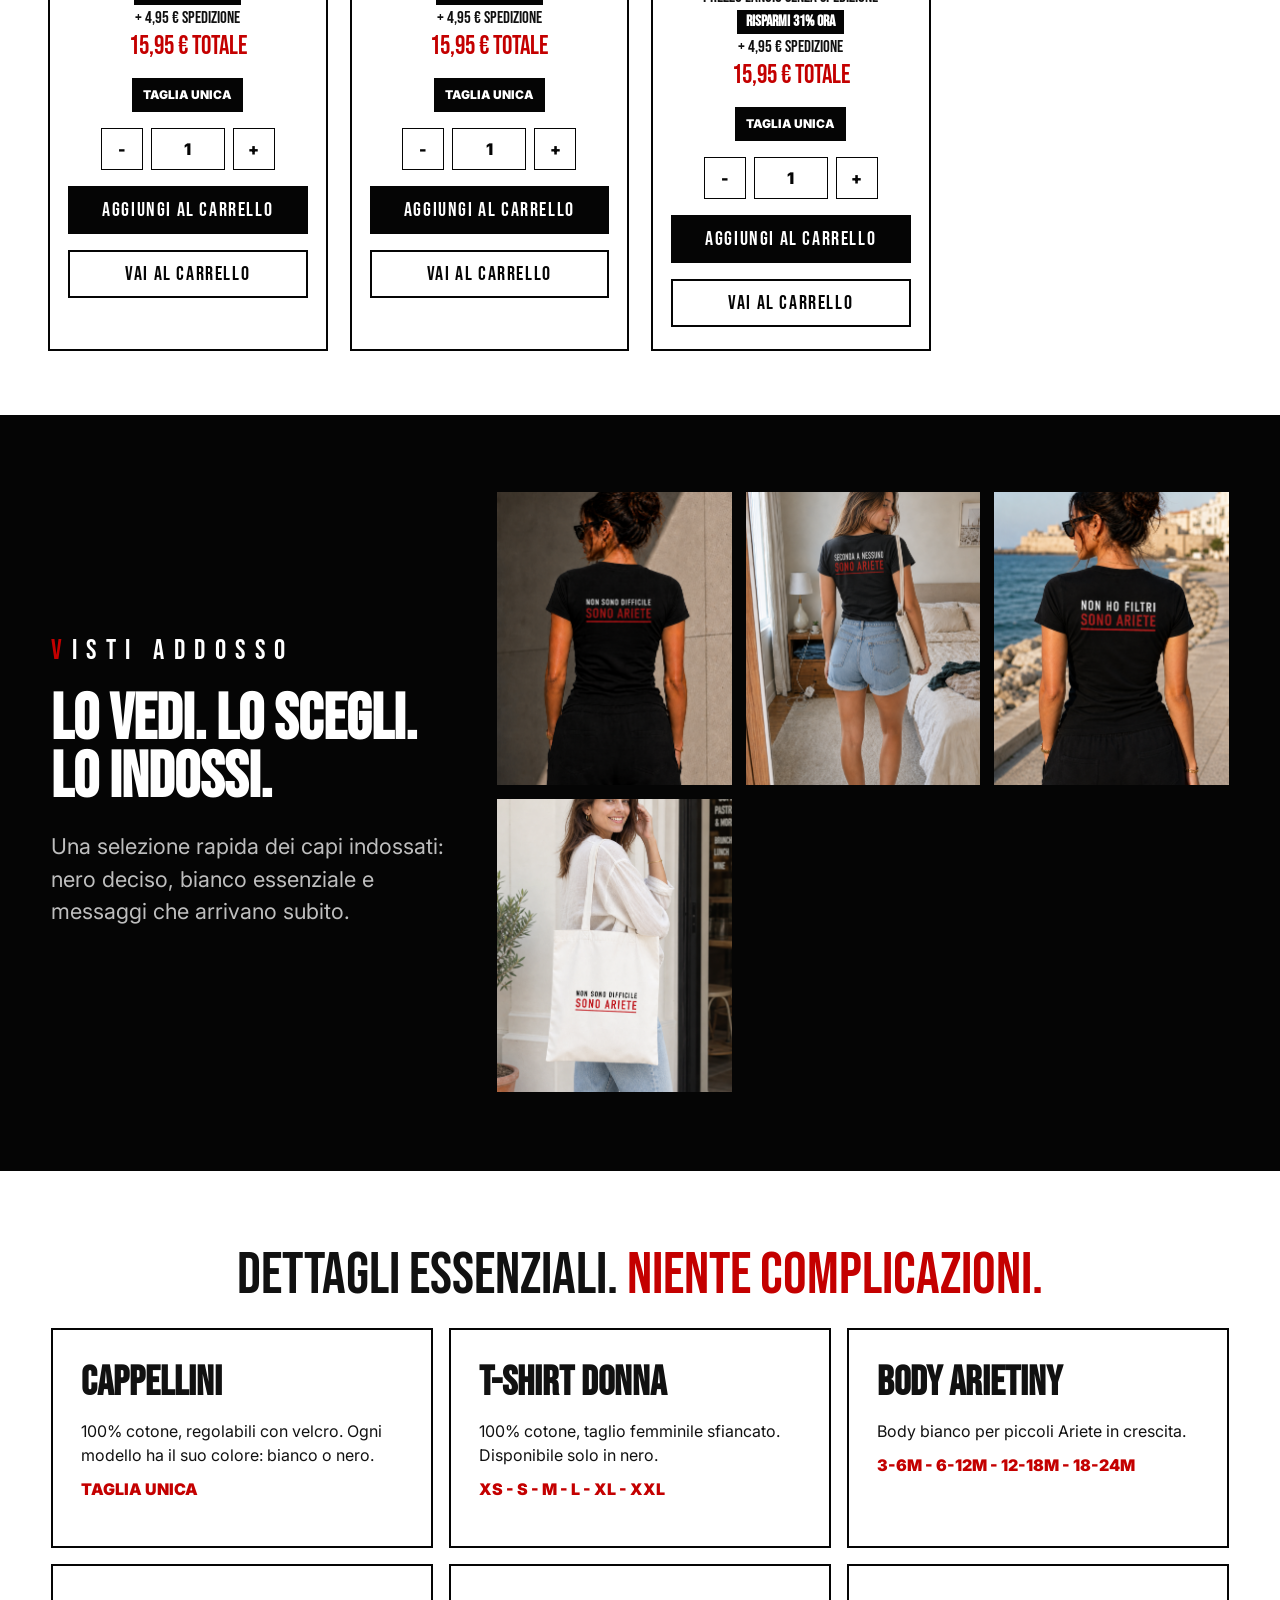
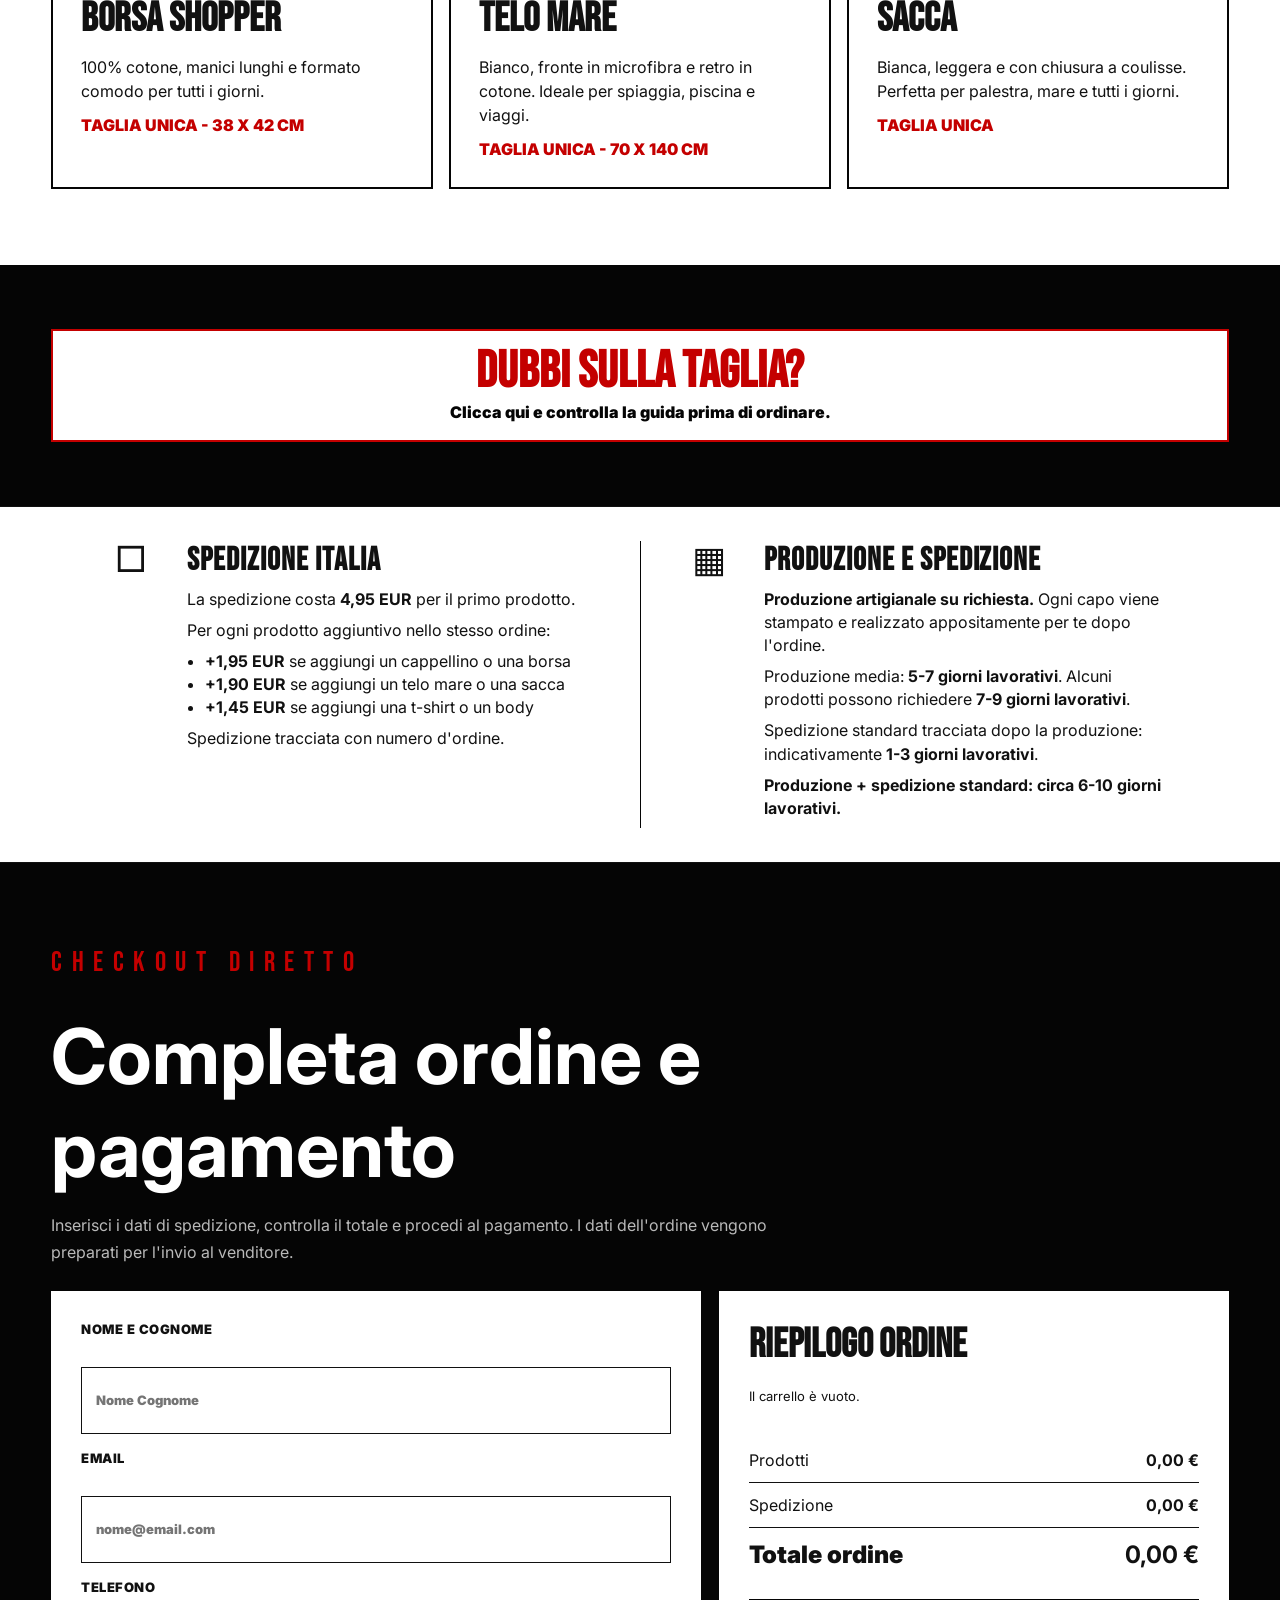
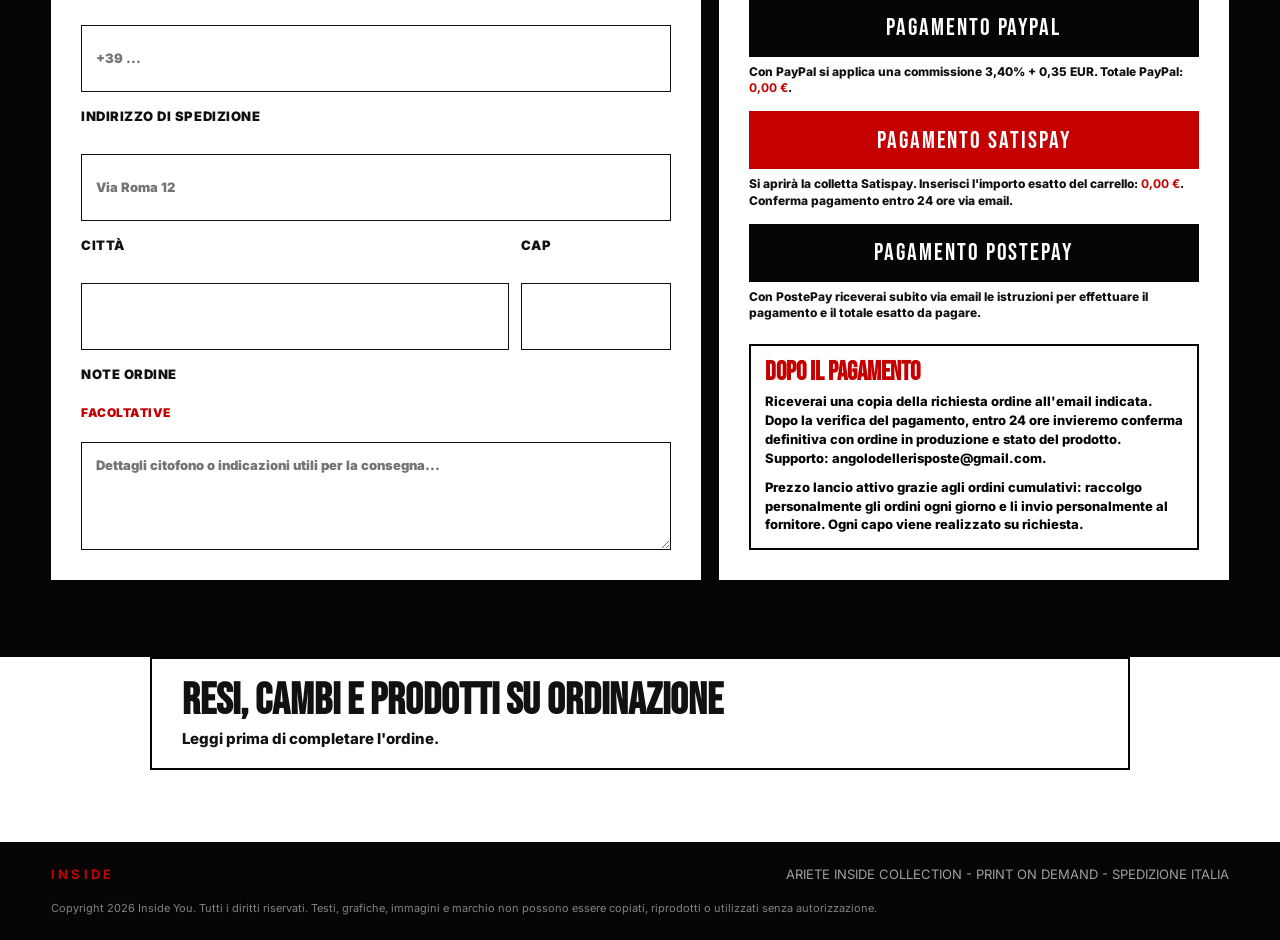
==== commit 7d94f8ab: "Add files via upload" ====
--- a/index.html
+++ b/index.html
@@ -14,7 +14,7 @@
       href="https://fonts.googleapis.com/css2?family=Bebas+Neue&family=Inter:wght@400;600;700;800;900&display=swap"
       rel="stylesheet"
     />
-    <link rel="stylesheet" href="./styles.css?v=37" />
+    <link rel="stylesheet" href="./styles.css?v=38" />
   </head>
   <body>
     <header class="topbar">
@@ -416,7 +416,7 @@
                 Supporto: angolodellerisposte@gmail.com.
               </p>
               <p>
-                Prezzo lancio attivo grazie agli ordini cumulativi: raccolgo gli ordini e li invio insieme al fornitore.
+                Prezzo lancio attivo grazie agli ordini cumulativi: raccolgo personalmente gli ordini ogni giorno e li invio personalmente al fornitore.
                 Ogni capo viene realizzato su richiesta.
               </p>
             </div>
@@ -469,7 +469,7 @@
           Dopo il pagamento, controlleremo tutto e riceverai entro 24 ore una mail con lo stato dell'ordine.
         </p>
         <p>
-          Questo prezzo lancio &egrave; possibile grazie agli ordini cumulativi: raccolgo gli ordini e li invio insieme al fornitore.
+          Questo prezzo lancio &egrave; possibile grazie agli ordini cumulativi: raccolgo personalmente gli ordini ogni giorno e li invio personalmente al fornitore.
         </p>
         <p>
           Controlla bene taglia, prodotto e dati di spedizione: una volta inviato al fornitore, essendo un capo realizzato su richiesta,
@@ -482,12 +482,19 @@
           <button class="pay-button" type="button" data-order-notice-continue>Continua al pagamento</button>
           <button class="checkout-button" type="button" data-order-notice-close>Controlla ancora l'ordine</button>
         </div>
+      </div>
+    </div>
+    <div class="redirect-modal" data-redirect-modal hidden>
+      <div class="redirect-card" role="dialog" aria-modal="true" aria-labelledby="redirect-title">
+        <p class="collection-label">Pagamento</p>
+        <h2 id="redirect-title">Ti stiamo reindirizzando</h2>
+        <p data-redirect-message>Attendi qualche secondo: stiamo aprendo la modalit&agrave; di pagamento scelta.</p>
       </div>
     </div>
     <div class="image-lightbox" data-lightbox hidden>
       <button class="lightbox-close" type="button" data-close-lightbox aria-label="Chiudi immagine">Chiudi</button>
       <img data-lightbox-image alt="" />
     </div>
-    <script src="./app.js?v=66"></script>
+    <script src="./app.js?v=67"></script>
   </body>
 </html>
--- a/styles.css
+++ b/styles.css
@@ -487,7 +487,13 @@
 
 .authenticity-block .collection-label {
   margin-bottom: 16px;
-  color: var(--white);
+  color: var(--red);
+  font-size: clamp(24px, 3vw, 38px);
+  letter-spacing: 0.22em;
+}
+
+.authenticity-block .collection-label::first-letter {
+  color: var(--red);
 }
 
 .authenticity-block h2 {
@@ -1728,6 +1734,53 @@
   letter-spacing: 0.08em;
   text-transform: uppercase;
   cursor: pointer;
+}
+
+.redirect-modal {
+  position: fixed;
+  inset: 0;
+  z-index: 95;
+  display: grid;
+  place-items: center;
+  padding: clamp(16px, 4vw, 42px);
+  background: rgba(0, 0, 0, 0.74);
+}
+
+.redirect-modal[hidden] {
+  display: none;
+}
+
+.redirect-card {
+  display: grid;
+  gap: 16px;
+  width: min(560px, 100%);
+  border: 2px solid var(--red);
+  padding: clamp(26px, 5vw, 42px);
+  background: var(--white);
+  color: var(--black);
+  text-align: center;
+  box-shadow: var(--shadow);
+}
+
+.redirect-card .collection-label {
+  margin: 0;
+  color: var(--red);
+  font-size: clamp(18px, 2vw, 24px);
+}
+
+.redirect-card h2 {
+  margin: 0;
+  font-family: "Bebas Neue", Impact, sans-serif;
+  font-size: clamp(44px, 7vw, 76px);
+  line-height: 0.9;
+  text-transform: uppercase;
+}
+
+.redirect-card p:not(.collection-label) {
+  margin: 0;
+  font-size: clamp(16px, 2.4vw, 20px);
+  font-weight: 900;
+  line-height: 1.45;
 }
 
 .modal-open {
